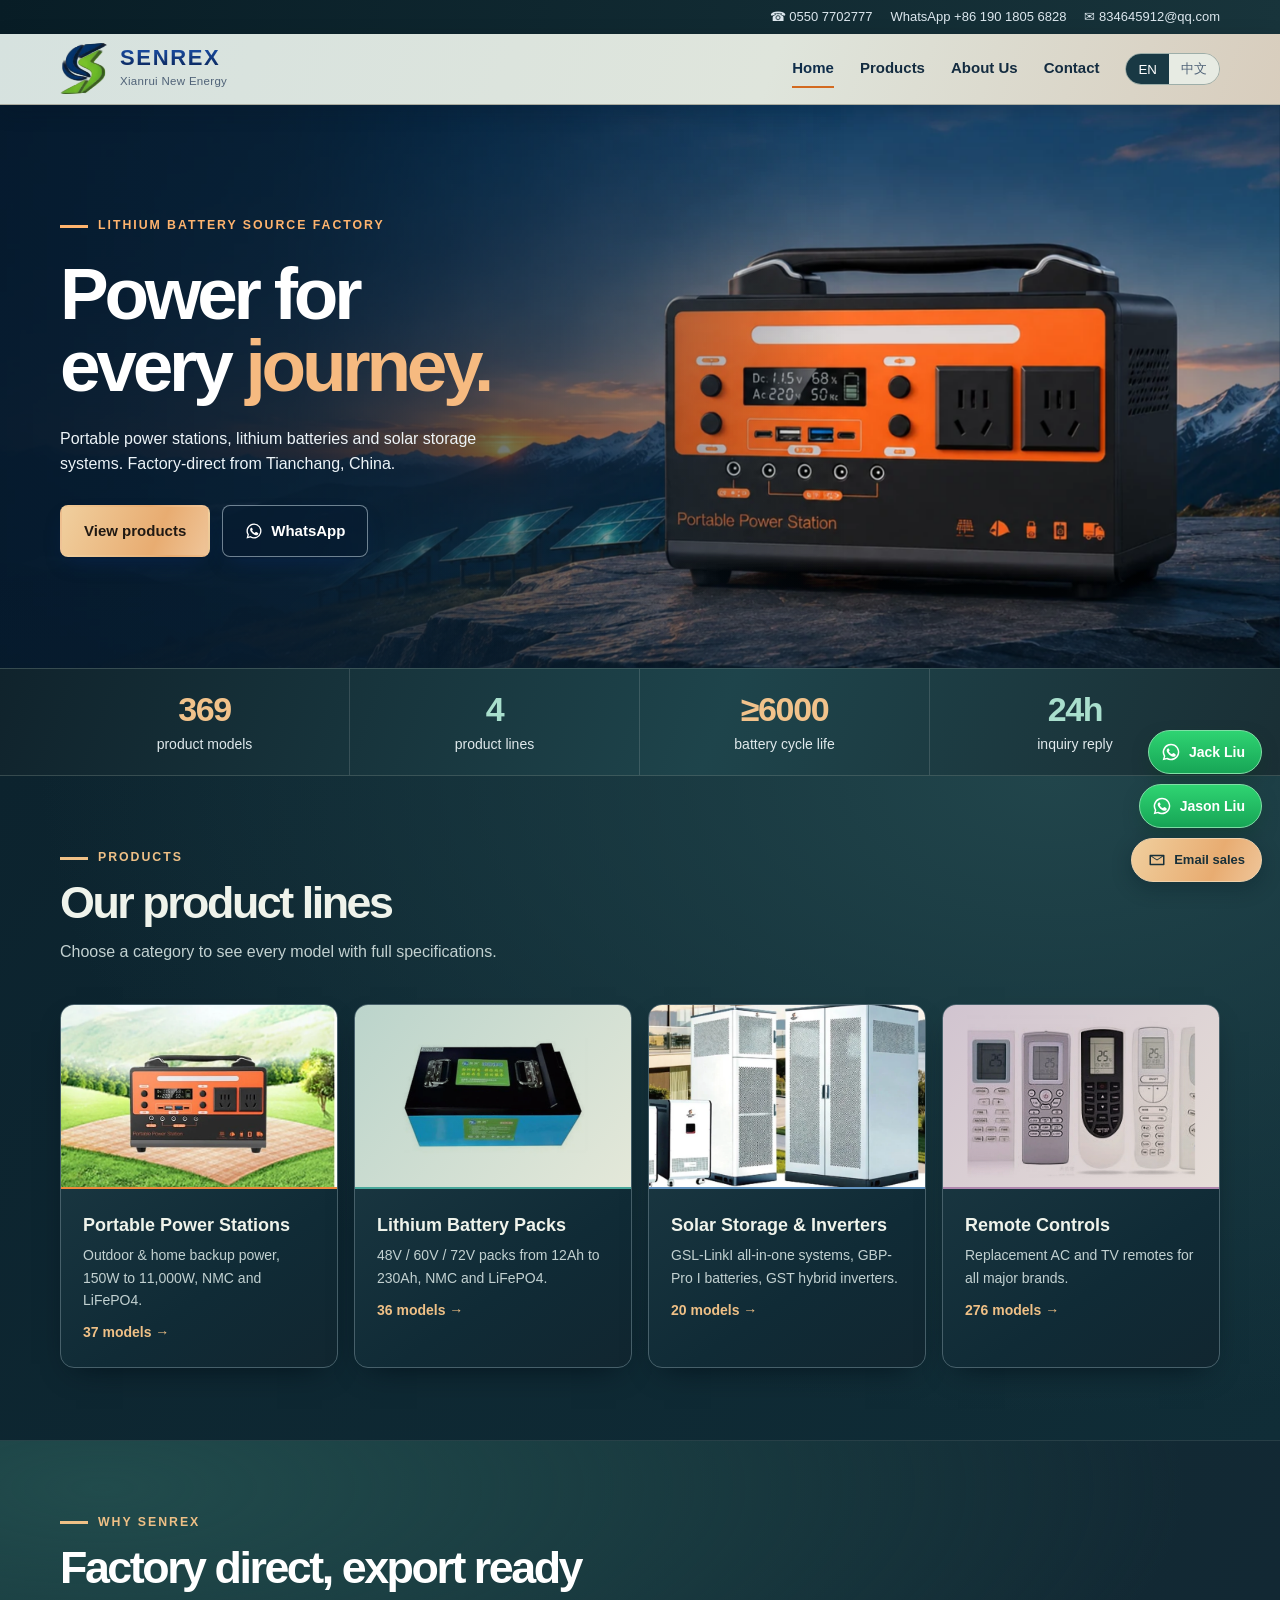
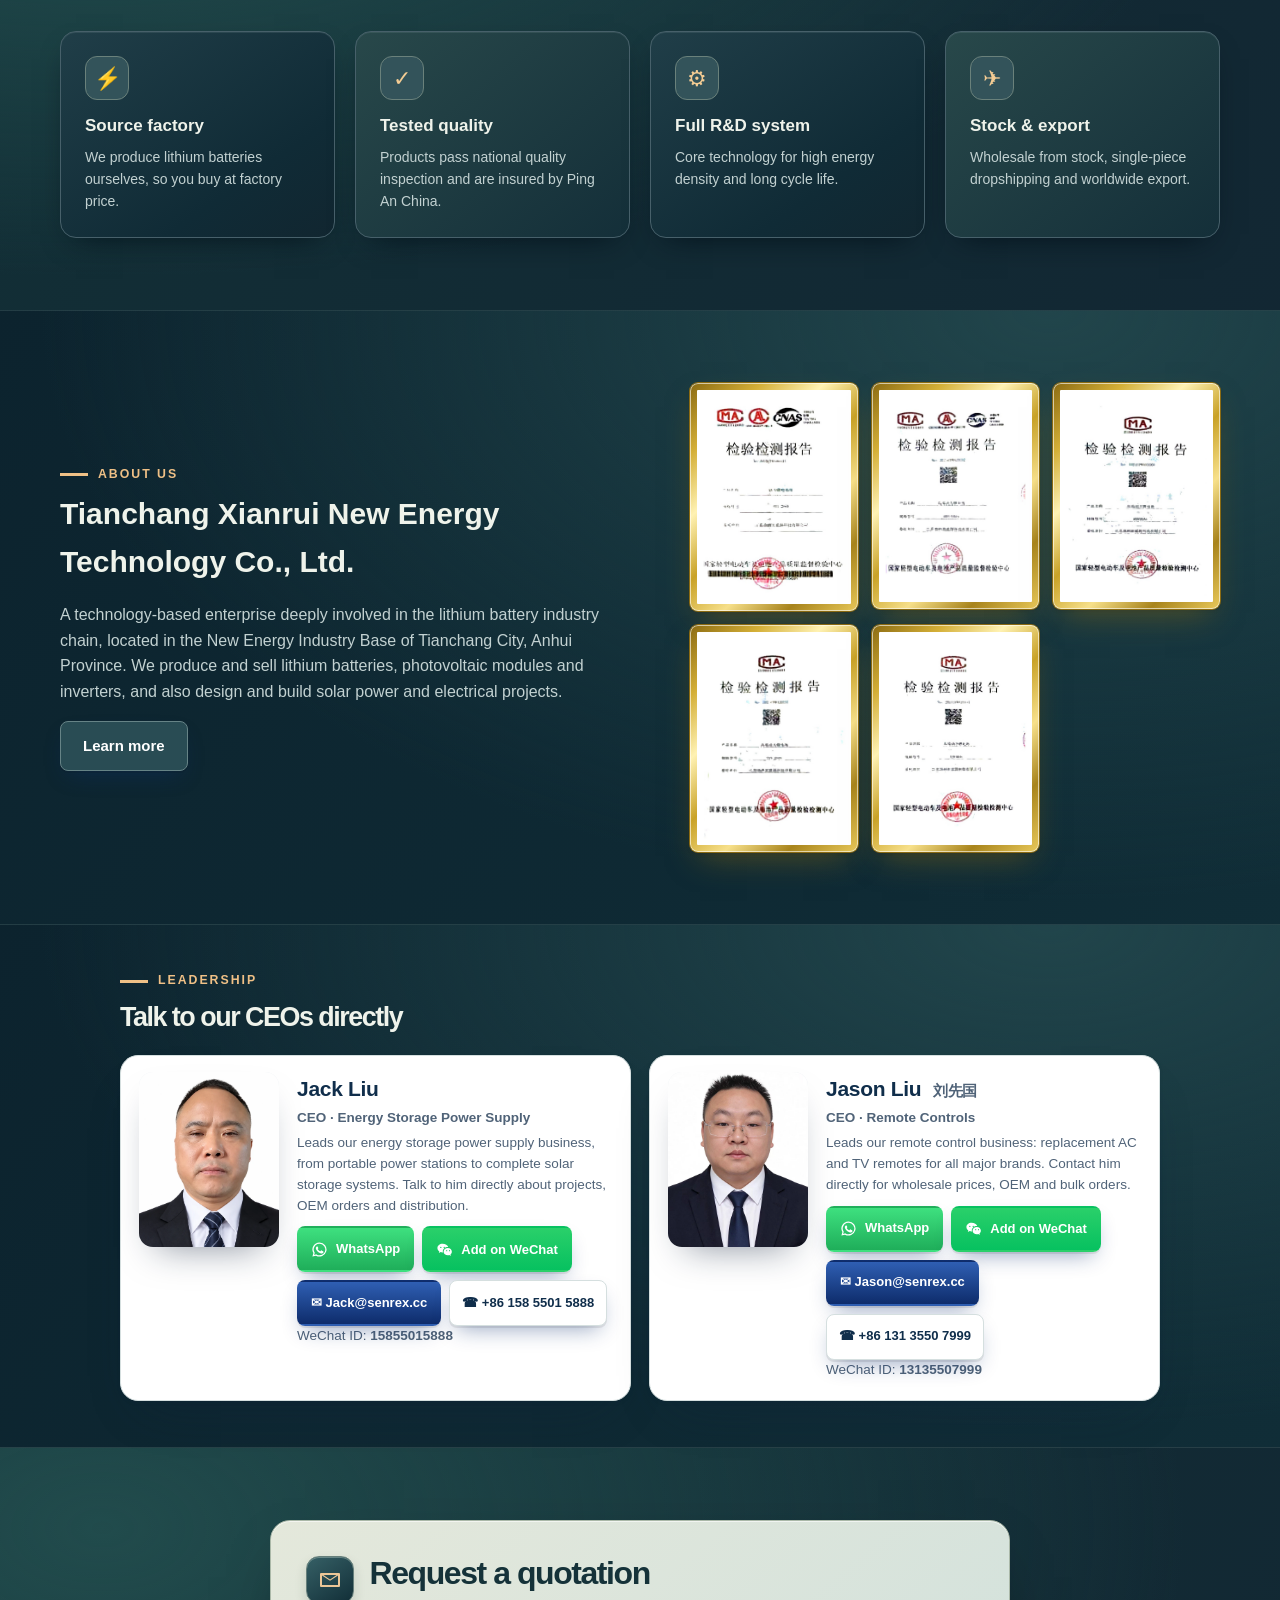
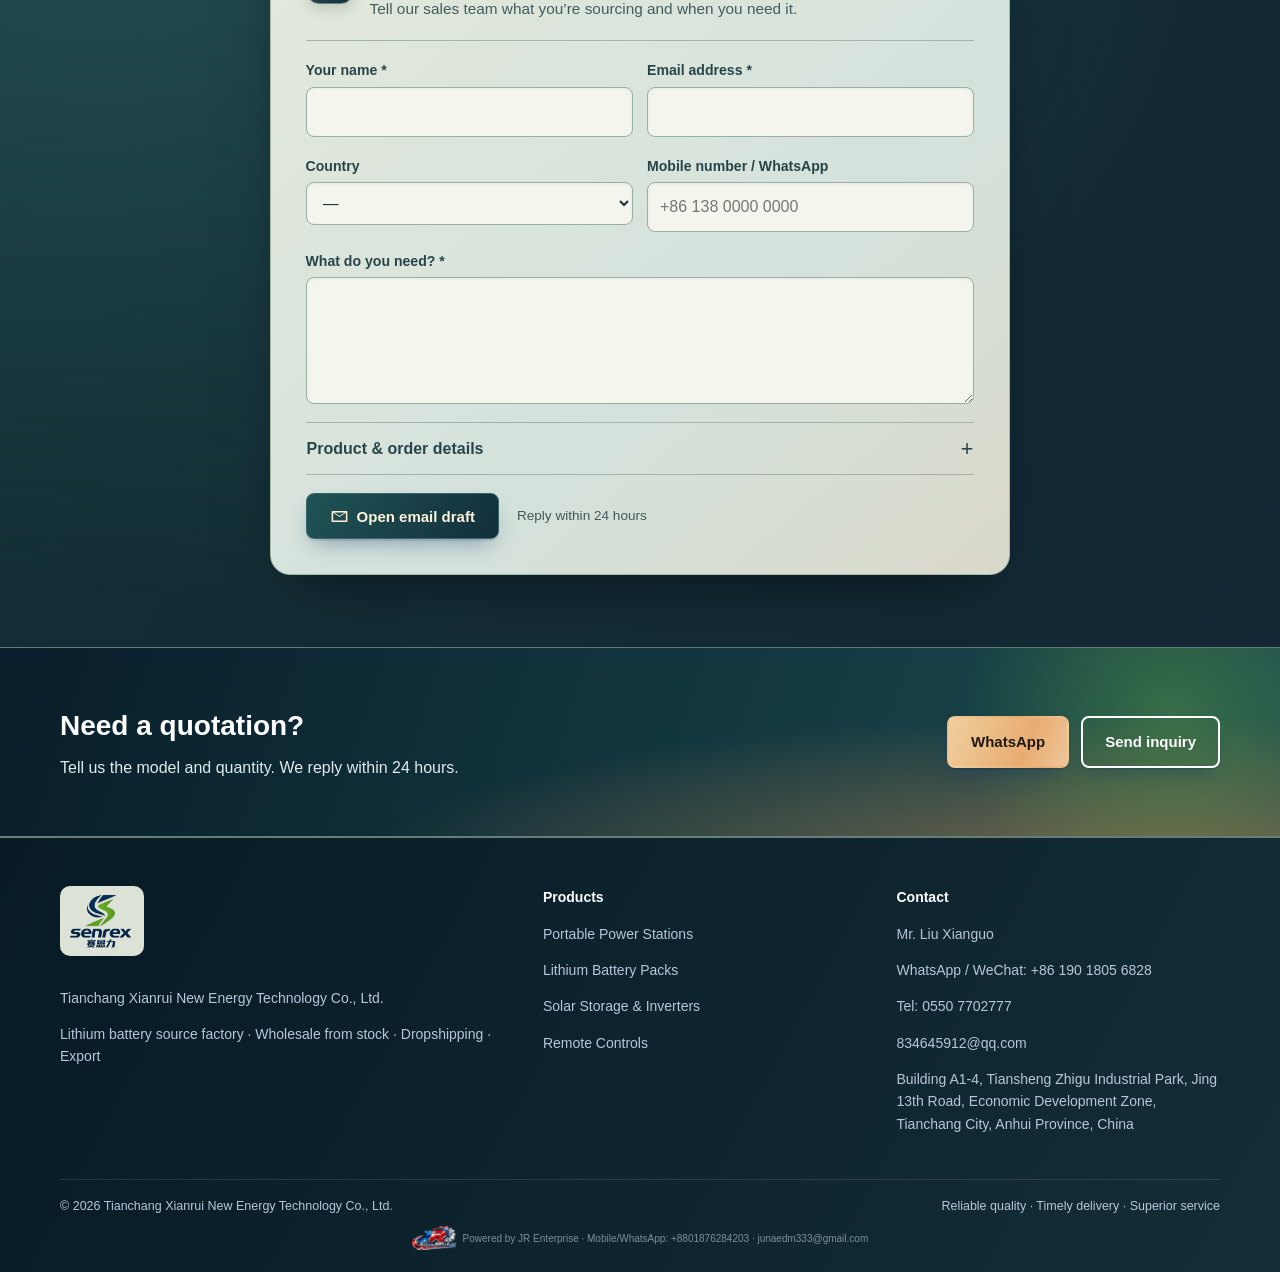
==== index.html @ 0696030a "Add CEO emails (Jack@senrex.cc, Jason@senrex.cc); order WhatsApp, WeChat, Email Co-Authored-By: Clau" ====
<!DOCTYPE html>
<html lang="en">
<head>
<meta charset="utf-8">
<meta name="viewport" content="width=device-width,initial-scale=1">
<title>Lithium Battery Factory | Senrex 赛恩力</title>
<meta name="description" content="Senrex lithium battery factory: portable power stations, 48V/60V/72V lithium battery packs, solar storage systems, inverters and remote controls. Wholesale and export.">
<link rel="icon" href="assets/img/logo_mark.png">
<link rel="stylesheet" href="assets/css/style.css?v=fdbe3cc8">
<link rel="stylesheet" href="assets/css/alpine.css?v=fdbe3cc8">
<script>try{var l=localStorage.getItem('senrex-lang');if(!l){l=(navigator.language||'').toLowerCase().indexOf('zh')===0?'zh-CN':'en'}document.documentElement.lang=l}catch(e){}</script>
</head>
<body data-page="home">
<div class="top"><div class="wrap">
  <a href="tel:+865507702777">☎ 0550 7702777</a>
  <a href="https://wa.me/8619018056828" target="_blank" rel="noopener">WhatsApp +86 190 1805 6828</a>
  <a href="mailto:834645912@qq.com">✉ 834645912@qq.com</a>
</div></div>
<header class="nav"><div class="wrap">
  <a class="brand" href="index.html"><span class="brand-depth" aria-hidden="true"><img src="assets/img/logo_mark.png" width="158" height="160" alt=""><i style="--depth:-3px"></i><i style="--depth:-2px"></i><i style="--depth:-1px"></i><i style="--depth:0px"></i><i style="--depth:1px"></i><i style="--depth:2px"></i><i style="--depth:3px"></i></span><span><b>SENREX</b><small><span class="en">Xianrui New Energy</span><span class="zh">先锐新能源</span></small></span></a>
  <nav class="menu" id="menu">
    <a href="index.html" data-p="home"><span class="en">Home</span><span class="zh">首页</span></a>
    <a href="products.html" data-p="products"><span class="en">Products</span><span class="zh">产品中心</span></a>
    <a href="about.html" data-p="about"><span class="en">About Us</span><span class="zh">关于我们</span></a>
    <a href="contact.html" data-p="contact"><span class="en">Contact</span><span class="zh">联系我们</span></a>
    <div class="lang"><button data-l="en">EN</button><button data-l="zh-CN">中文</button></div>
  </nav>
  <button class="burger" id="burger" aria-label="Menu">☰</button>
</div></header>

<section class="hero alpine">
  <picture class="alpine-scene">
    <img src="assets/img/showcase/alpine-1536.webp" srcset="assets/img/showcase/alpine-900.webp 900w, assets/img/showcase/alpine-1536.webp 1536w" sizes="100vw" width="1536" height="1024" fetchpriority="high" alt="">
  </picture>
  <div class="wrap"><div class="hero-copy">
  <span class="tag"><span class="en">Lithium battery source factory</span><span class="zh">锂电池源头工厂</span></span>
  <h1><span class="en">Power for<br>every <em>journey.</em></span><span class="zh">澎湃动力<br><em>随行致远。</em></span></h1>
  <p><span class="en">Portable power stations, lithium batteries and solar storage systems. Factory-direct from Tianchang, China.</span><span class="zh">便携式储能电源、动力锂电池与光储系统。安徽天长，厂家直供。</span></p>
  <div class="cta">
    <a class="btn btn-green" href="products.html"><span class="en">View products</span><span class="zh">浏览产品</span></a>
    <a class="btn btn-line" href="https://wa.me/8619018056828?text=Hello%20Senrex%2C%20I%20would%20like%20a%20quotation." target="_blank" rel="noopener"><svg width="18" height="18" fill="currentColor" viewBox="0 0 24 24" aria-hidden="true"><path d="M12 2a10 10 0 0 0-8.6 15.1L2 22l5-1.3A10 10 0 1 0 12 2zm0 18.2a8.2 8.2 0 0 1-4.2-1.2l-.3-.2-3 .8.8-2.9-.2-.3A8.2 8.2 0 1 1 12 20.2zm4.5-6.1c-.2-.1-1.5-.7-1.7-.8s-.4-.1-.6.1-.7.8-.8 1-.3.2-.5.1a6.7 6.7 0 0 1-3.3-2.9c-.3-.4.2-.4.7-1.3.1-.2 0-.3 0-.4l-.8-1.8c-.2-.5-.4-.4-.6-.4h-.5a1 1 0 0 0-.7.3 3 3 0 0 0-.9 2.2 5.2 5.2 0 0 0 1.1 2.8 11.9 11.9 0 0 0 4.6 4c1.7.7 2.4.8 3.2.7a2.8 2.8 0 0 0 1.8-1.3 2.3 2.3 0 0 0 .2-1.3c-.1-.1-.3-.2-.5-.3z"/></svg> WhatsApp</a>
  </div>
</div></div></section>
<div class="stats"><div class="wrap">
  <div class="stat"><b>369</b><span><span class="en">product models</span><span class="zh">个产品型号</span></span></div>
  <div class="stat"><b>4</b><span><span class="en">product lines</span><span class="zh">大产品线</span></span></div>
  <div class="stat"><b>≥6000</b><span><span class="en">battery cycle life</span><span class="zh">次电池循环寿命</span></span></div>
  <div class="stat"><b>24h</b><span><span class="en">inquiry reply</span><span class="zh">询盘回复</span></span></div>
</div></div>
<section class="s"><div class="wrap">
  <div class="head"><div class="kicker"><span class="en">Products</span><span class="zh">产品中心</span></div><h2><span class="en">Our product lines</span><span class="zh">我们的产品线</span></h2><p><span class="en">Choose a category to see every model with full specifications.</span><span class="zh">选择类别，查看所有型号及完整参数。</span></p></div>
  <div class="cats"><a class="cat cat-power" href="products.html#power"><div class="pic"><img src="assets/img/showcase/power.webp" alt="Portable Power Stations" loading="lazy"></div>
<div class="txt"><h3><span class="en">Portable Power Stations</span><span class="zh">便携式储能电源</span></h3><p><span class="en">Outdoor & home backup power, 150W to 11,000W, NMC and LiFePO4.</span><span class="zh">户外及家庭备用电源，150W–11000W，三元锂 / 磷酸铁锂。</span></p><span class="n">37 <span class="en">models</span><span class="zh">个型号</span> →</span></div></a><a class="cat cat-battery" href="products.html#battery"><div class="pic"><img src="assets/img/showcase/battery.webp" alt="Lithium Battery Packs" loading="lazy"></div>
<div class="txt"><h3><span class="en">Lithium Battery Packs</span><span class="zh">动力锂电池组</span></h3><p><span class="en">48V / 60V / 72V packs from 12Ah to 230Ah, NMC and LiFePO4.</span><span class="zh">48V / 60V / 72V，12Ah–230Ah，三元锂 / 磷酸铁锂。</span></p><span class="n">36 <span class="en">models</span><span class="zh">个型号</span> →</span></div></a><a class="cat cat-solar" href="products.html#solar"><div class="pic"><img src="assets/img/showcase/solar.webp" alt="Solar Storage &amp; Inverters" loading="lazy"></div>
<div class="txt"><h3><span class="en">Solar Storage & Inverters</span><span class="zh">光储一体机与逆变器</span></h3><p><span class="en">GSL-LinkI all-in-one systems, GBP-Pro I batteries, GST hybrid inverters.</span><span class="zh">GSL-LinkI 光储一体机、GBP-Pro I 低压电池、GST 逆变器。</span></p><span class="n">20 <span class="en">models</span><span class="zh">个型号</span> →</span></div></a><a class="cat cat-remote" href="products.html#remote"><div class="pic"><img src="assets/img/showcase/remote.webp" alt="Remote Controls" loading="lazy"></div>
<div class="txt"><h3><span class="en">Remote Controls</span><span class="zh">遥控器</span></h3><p><span class="en">Replacement AC and TV remotes for all major brands.</span><span class="zh">各大品牌空调与电视替换遥控器。</span></p><span class="n">276 <span class="en">models</span><span class="zh">个型号</span> →</span></div></a></div>
</div></section>
<section class="s alt"><div class="wrap">
  <div class="head"><div class="kicker"><span class="en">Why Senrex</span><span class="zh">为什么选择赛恩力</span></div><h2><span class="en">Factory direct, export ready</span><span class="zh">工厂直供，外贸无忧</span></h2></div>
  <div class="why">
    <div><i>⚡</i><h3><span class="en">Source factory</span><span class="zh">源头工厂</span></h3><p><span class="en">We produce lithium batteries ourselves, so you buy at factory price.</span><span class="zh">自主生产锂电池，工厂直供价格。</span></p></div>
    <div><i>✓</i><h3><span class="en">Tested quality</span><span class="zh">品质检测</span></h3><p><span class="en">Products pass national quality inspection and are insured by Ping An China.</span><span class="zh">产品通过国家质量检测认证，由中国平安承保。</span></p></div>
    <div><i>⚙</i><h3><span class="en">Full R&D system</span><span class="zh">完善研发体系</span></h3><p><span class="en">Core technology for high energy density and long cycle life.</span><span class="zh">掌握高能量密度、长循环寿命核心技术。</span></p></div>
    <div><i>✈</i><h3><span class="en">Stock & export</span><span class="zh">现货与出口</span></h3><p><span class="en">Wholesale from stock, single-piece dropshipping and worldwide export.</span><span class="zh">现货批发，一件代发，全球出口。</span></p></div>
  </div>
</div></section>
<section class="s"><div class="wrap split">
  <div>
    <div class="kicker"><span class="en">About us</span><span class="zh">关于我们</span></div>
    <h2 style="color:var(--navy);font-size:30px;margin:6px 0 12px"><span class="en">Tianchang Xianrui New Energy Technology Co., Ltd.</span><span class="zh">天长市先锐新能源科技有限公司</span></h2>
    <p><span class="en">A technology-based enterprise deeply involved in the lithium battery industry chain, located in the New Energy Industry Base of Tianchang City, Anhui Province. We produce and sell lithium batteries, photovoltaic modules and inverters, and also design and build solar power and electrical projects.</span><span class="zh">一家深耕锂电池产业链的科技型企业，坐落于安徽省天长市新能源产业基地。主营锂电池、光伏组件、逆变器等产品生产销售，同时承接光伏发电及电力工程设计施工业务。</span></p>
    <a class="btn btn-navy" href="about.html"><span class="en">Learn more</span><span class="zh">了解更多</span></a>
  </div>
  <div class="certgrid"><img src="assets/img/certs/cert1.jpg" alt="Inspection report 1" loading="lazy" data-zoom><img src="assets/img/certs/cert2.jpg" alt="Inspection report 2" loading="lazy" data-zoom><img src="assets/img/certs/cert3.jpg" alt="Inspection report 3" loading="lazy" data-zoom><img src="assets/img/certs/cert4.jpg" alt="Inspection report 4" loading="lazy" data-zoom><img src="assets/img/certs/cert5.jpg" alt="Inspection report 5" loading="lazy" data-zoom></div>
</div></section>
<section class="s ceo-s"><div class="wrap">
  <div class="head"><div class="kicker"><span class="en">Leadership</span><span class="zh">公司领导</span></div><h2><span class="en">Talk to our CEOs directly</span><span class="zh">直接联系我们的负责人</span></h2></div>
  <div class="leaders"><div class="ceo">
    <div class="ceo-photo"><img src="assets/img/team/jack-liu.webp" alt="Jack Liu, CEO" loading="lazy"></div>
    <div class="ceo-info">
      <h2>Jack Liu</h2>
      <p class="ceo-role"><span class="en">CEO · Energy Storage Power Supply</span><span class="zh">首席执行官 · 储能电源</span></p>
      <p><span class="en">Leads our energy storage power supply business, from portable power stations to complete solar storage systems. Talk to him directly about projects, OEM orders and distribution.</span><span class="zh">负责储能电源业务，涵盖便携式储能电源到完整光储系统。项目合作、OEM定制与代理经销，欢迎直接联系。</span></p>
      <div class="ceo-btns">
        <a class="btn btn-wa" href="https://wa.me/8615855015888?text=Hello%20Jack%2C%20I%20am%20interested%20in%20Senrex%20products." target="_blank" rel="noopener"><svg width="20" height="20" fill="currentColor" viewBox="0 0 24 24" aria-hidden="true"><path d="M12 2a10 10 0 0 0-8.6 15.1L2 22l5-1.3A10 10 0 1 0 12 2zm0 18.2a8.2 8.2 0 0 1-4.2-1.2l-.3-.2-3 .8.8-2.9-.2-.3A8.2 8.2 0 1 1 12 20.2zm4.5-6.1c-.2-.1-1.5-.7-1.7-.8s-.4-.1-.6.1-.7.8-.8 1-.3.2-.5.1a6.7 6.7 0 0 1-3.3-2.9c-.3-.4.2-.4.7-1.3.1-.2 0-.3 0-.4l-.8-1.8c-.2-.5-.4-.4-.6-.4h-.5a1 1 0 0 0-.7.3 3 3 0 0 0-.9 2.2 5.2 5.2 0 0 0 1.1 2.8 11.9 11.9 0 0 0 4.6 4c1.7.7 2.4.8 3.2.7a2.8 2.8 0 0 0 1.8-1.3 2.3 2.3 0 0 0 .2-1.3c-.1-.1-.3-.2-.5-.3z"/></svg> WhatsApp</a><button class="btn btn-wechat" type="button" data-wechat="15855015888"><svg viewBox="0 0 24 24" width="20" height="20" fill="currentColor" aria-hidden="true"><path d="M9.2 4C5.2 4 2 6.7 2 10c0 1.9 1 3.6 2.7 4.7L4 17l2.6-1.3c.8.2 1.7.4 2.6.4h.6a5.6 5.6 0 0 1-.2-1.5c0-3.4 3.2-6.1 7.2-6.1h.5C16.6 5.9 13.2 4 9.2 4zM6.8 8.2a.9.9 0 1 1 0 1.8.9.9 0 0 1 0-1.8zm4.8 0a.9.9 0 1 1 0 1.8.9.9 0 0 1 0-1.8zM16.8 10c-3.4 0-6.1 2.2-6.1 5s2.7 5 6.1 5c.7 0 1.4-.1 2-.3L21 21l-.6-2c1.2-.9 2-2.3 2-3.9 0-2.9-2.6-5.1-5.6-5.1zm-2 2.9a.8.8 0 1 1 0 1.5.8.8 0 0 1 0-1.5zm4 0a.8.8 0 1 1 0 1.5.8.8 0 0 1 0-1.5z"/></svg><span class="en">Add on WeChat</span><span class="zh">添加微信</span></button><a class="btn btn-mail" href="mailto:Jack@senrex.cc?subject=Senrex%20inquiry">✉ Jack@senrex.cc</a>
        <a class="btn btn-call" href="tel:+8615855015888">☎ +86 158 5501 5888</a>
      </div><p class="ceo-note"><span class="en">WeChat ID</span><span class="zh">微信号</span>: <b>15855015888</b></p>
    </div>
  </div><div class="ceo">
    <div class="ceo-photo"><img src="assets/img/team/jason-liu.webp" alt="Jason Liu, CEO" loading="lazy"></div>
    <div class="ceo-info">
      <h2>Jason Liu <span class="ceo-zh">刘先国</span></h2>
      <p class="ceo-role"><span class="en">CEO · Remote Controls</span><span class="zh">首席执行官 · 遥控器</span></p>
      <p><span class="en">Leads our remote control business: replacement AC and TV remotes for all major brands. Contact him directly for wholesale prices, OEM and bulk orders.</span><span class="zh">负责遥控器业务，提供各大品牌空调与电视替换遥控器。批发价格、OEM定制及大批量订单，欢迎直接联系。</span></p>
      <div class="ceo-btns">
        <a class="btn btn-wa" href="https://wa.me/8613135507999?text=Hello%20Jason%2C%20I%20am%20interested%20in%20Senrex%20products." target="_blank" rel="noopener"><svg width="20" height="20" fill="currentColor" viewBox="0 0 24 24" aria-hidden="true"><path d="M12 2a10 10 0 0 0-8.6 15.1L2 22l5-1.3A10 10 0 1 0 12 2zm0 18.2a8.2 8.2 0 0 1-4.2-1.2l-.3-.2-3 .8.8-2.9-.2-.3A8.2 8.2 0 1 1 12 20.2zm4.5-6.1c-.2-.1-1.5-.7-1.7-.8s-.4-.1-.6.1-.7.8-.8 1-.3.2-.5.1a6.7 6.7 0 0 1-3.3-2.9c-.3-.4.2-.4.7-1.3.1-.2 0-.3 0-.4l-.8-1.8c-.2-.5-.4-.4-.6-.4h-.5a1 1 0 0 0-.7.3 3 3 0 0 0-.9 2.2 5.2 5.2 0 0 0 1.1 2.8 11.9 11.9 0 0 0 4.6 4c1.7.7 2.4.8 3.2.7a2.8 2.8 0 0 0 1.8-1.3 2.3 2.3 0 0 0 .2-1.3c-.1-.1-.3-.2-.5-.3z"/></svg> WhatsApp</a><button class="btn btn-wechat" type="button" data-wechat="13135507999"><svg viewBox="0 0 24 24" width="20" height="20" fill="currentColor" aria-hidden="true"><path d="M9.2 4C5.2 4 2 6.7 2 10c0 1.9 1 3.6 2.7 4.7L4 17l2.6-1.3c.8.2 1.7.4 2.6.4h.6a5.6 5.6 0 0 1-.2-1.5c0-3.4 3.2-6.1 7.2-6.1h.5C16.6 5.9 13.2 4 9.2 4zM6.8 8.2a.9.9 0 1 1 0 1.8.9.9 0 0 1 0-1.8zm4.8 0a.9.9 0 1 1 0 1.8.9.9 0 0 1 0-1.8zM16.8 10c-3.4 0-6.1 2.2-6.1 5s2.7 5 6.1 5c.7 0 1.4-.1 2-.3L21 21l-.6-2c1.2-.9 2-2.3 2-3.9 0-2.9-2.6-5.1-5.6-5.1zm-2 2.9a.8.8 0 1 1 0 1.5.8.8 0 0 1 0-1.5zm4 0a.8.8 0 1 1 0 1.5.8.8 0 0 1 0-1.5z"/></svg><span class="en">Add on WeChat</span><span class="zh">添加微信</span></button><a class="btn btn-mail" href="mailto:Jason@senrex.cc?subject=Senrex%20inquiry">✉ Jason@senrex.cc</a>
        <a class="btn btn-call" href="tel:+8613135507999">☎ +86 131 3550 7999</a>
      </div><p class="ceo-note"><span class="en">WeChat ID</span><span class="zh">微信号</span>: <b>13135507999</b></p>
    </div>
  </div></div>
</div></section>
<section class="s alt" id="inquiry"><div class="wrap contact single">
  <div class="cbox">
    <form class="inq" id="inq-home" novalidate>
  <div class="inquiry-intro"><span class="mail-seal" aria-hidden="true"><svg viewBox="0 0 24 24" aria-hidden="true"><path d="M3 5h18a1 1 0 0 1 1 1v12a1 1 0 0 1-1 1H3a1 1 0 0 1-1-1V6a1 1 0 0 1 1-1zm1 2.4V17h16V7.4l-8 5.3-8-5.3zM5.4 7 12 11.4 18.6 7H5.4z"/></svg></span>
    <div><h2 id="inq-home-title"><span class="en">Request a quotation</span><span class="zh">获取报价</span></h2><p><span class="en">Tell our sales team what you’re sourcing and when you need it.</span><span class="zh">告诉销售团队您想采购的产品及交付时间。</span></p></div>
  </div>
  <div class="row"><div class="field"><label for="inq-home-name"><span class="en">Your name *</span><span class="zh">您的姓名 *</span></label><input id="inq-home-name" name="name" autocomplete="name" required></div><div class="field"><label for="inq-home-email"><span class="en">Email address *</span><span class="zh">电子邮箱 *</span></label><input id="inq-home-email" name="email" type="email" autocomplete="email" required></div></div>
  <div class="row"><div class="field"><label for="inq-home-country"><span class="en">Country</span><span class="zh">国家</span></label><select id="inq-home-country" name="country" class="country-select"><option value="">—</option></select></div><div class="field"><label for="inq-home-phone"><span class="en">Mobile number / WhatsApp</span><span class="zh">手机号码 / WhatsApp</span></label><input id="inq-home-phone" name="phone" type="tel" autocomplete="tel" placeholder="+86 138 0000 0000"></div></div>
  <div class="field"><label for="inq-home-message"><span class="en">What do you need? *</span><span class="zh">您的需求 *</span></label><textarea id="inq-home-message" name="message" rows="4" required></textarea></div>
  <details class="order-details"><summary><span class="en">Product & order details</span><span class="zh">产品与订单信息</span></summary>
    <div class="order-fields"><div class="row"><div class="field"><label for="inq-home-product_line"><span class="en">Product line</span><span class="zh">产品线</span></label><select id="inq-home-product_line" name="product_line" ><option value="">—</option><option value="Portable Power Stations">Portable Power Stations / 便携式储能电源</option><option value="Lithium Battery Packs">Lithium Battery Packs / 动力锂电池组</option><option value="Solar Storage & Inverters">Solar Storage & Inverters / 光储一体机与逆变器</option><option value="Remote Controls">Remote Controls / 遥控器</option></select></div><div class="field"><label for="inq-home-product"><span class="en">Model</span><span class="zh">型号</span></label><input id="inq-home-product" name="product" placeholder="48V100Ah"></div></div><div class="row"><div class="field"><label for="inq-home-quantity"><span class="en">Order quantity</span><span class="zh">采购数量</span></label><input id="inq-home-quantity" name="quantity" ></div><div class="field"><label for="inq-home-company"><span class="en">Company</span><span class="zh">公司名称</span></label><input id="inq-home-company" name="company" autocomplete="organization"></div></div></div>
  </details>
  <input type="text" name="_honey" style="display:none" tabindex="-1" autocomplete="off">
  <div class="inquiry-send"><button class="btn btn-green" type="submit"><svg viewBox="0 0 24 24" aria-hidden="true"><path d="M3 5h18a1 1 0 0 1 1 1v12a1 1 0 0 1-1 1H3a1 1 0 0 1-1-1V6a1 1 0 0 1 1-1zm1 2.4V17h16V7.4l-8 5.3-8-5.3zM5.4 7 12 11.4 18.6 7H5.4z"/></svg><span class="en">Open email draft</span><span class="zh">打开邮件草稿</span></button>
    <span><span class="en">Reply within 24 hours</span><span class="zh">24 小时内回复</span></span></div>
  <p class="note msg" role="status" aria-live="polite"></p>
</form>
  </div>
</div></section>
<section class="ctaband"><div class="wrap">
  <div><h2><span class="en">Need a quotation?</span><span class="zh">需要报价？</span></h2><p><span class="en">Tell us the model and quantity. We reply within 24 hours.</span><span class="zh">告诉我们型号和数量，24小时内回复。</span></p></div>
  <div style="display:flex;gap:12px;flex-wrap:wrap"><a class="btn btn-green" href="https://wa.me/8619018056828?text=Hello%20Senrex%2C%20I%20would%20like%20a%20quotation." target="_blank" rel="noopener">WhatsApp</a><a class="btn btn-line" href="#inquiry"><span class="en">Send inquiry</span><span class="zh">发送询盘</span></a></div>
</div></section>

<footer><div class="wrap">
  <div class="cols">
    <div>
      <div class="logo"><img src="assets/img/logo.png" alt="Senrex 赛恩力"></div>
      <p><span class="en">Tianchang Xianrui New Energy Technology Co., Ltd.</span><span class="zh">天长市先锐新能源科技有限公司</span></p>
      <p><span class="en">Lithium battery source factory · Wholesale from stock · Dropshipping · Export</span><span class="zh">锂电池源头工厂 · 现货批发 · 一件代发 · 外贸出口</span></p>
    </div>
    <div>
      <h4><span class="en">Products</span><span class="zh">产品中心</span></h4>
      <p><a href="products.html#power"><span class="en">Portable Power Stations</span><span class="zh">便携式储能电源</span></a></p><p><a href="products.html#battery"><span class="en">Lithium Battery Packs</span><span class="zh">动力锂电池组</span></a></p><p><a href="products.html#solar"><span class="en">Solar Storage & Inverters</span><span class="zh">光储一体机与逆变器</span></a></p><p><a href="products.html#remote"><span class="en">Remote Controls</span><span class="zh">遥控器</span></a></p>
    </div>
    <div>
      <h4><span class="en">Contact</span><span class="zh">联系我们</span></h4>
      <p><span class="en">Mr. Liu Xianguo</span><span class="zh">刘先国</span></p>
      <p><a href="https://wa.me/8619018056828" target="_blank" rel="noopener">WhatsApp / WeChat: +86 190 1805 6828</a></p>
      <p><a href="tel:+865507702777">Tel: 0550 7702777</a></p>
      <p><a href="mailto:834645912@qq.com">834645912@qq.com</a></p>
      <p><span class="en">Building A1-4, Tiansheng Zhigu Industrial Park, Jing 13th Road, Economic Development Zone, Tianchang City, Anhui Province, China</span><span class="zh">安徽省天长市经济开发区经十三路天盛智谷产业园A1-4栋</span></p>
    </div>
  </div>
  <div class="copy"><span>© 2026 <span class="en">Tianchang Xianrui New Energy Technology Co., Ltd.</span><span class="zh">天长市先锐新能源科技有限公司</span></span><span><span class="en">Reliable quality · Timely delivery · Superior service</span><span class="zh">可靠的质量 · 及时的供货 · 最佳的服务</span></span></div>
  <div class="jr-credit" style="text-align:center;font-size:10px;line-height:1.5;margin-top:10px;display:flex;align-items:center;justify-content:center;gap:6px;flex-wrap:wrap"><img src="assets/img/jr-enterprise-logo.webp" width="45" height="24" alt="JR Enterprise" loading="lazy" style="height:24px;width:auto;display:block"><span style="opacity:.65">Powered by JR Enterprise · Mobile/WhatsApp: <a href="https://wa.me/8801876284203" target="_blank" rel="noopener" style="color:inherit;text-decoration:none">+8801876284203</a> · <a href="mailto:junaedm333@gmail.com" style="color:inherit;text-decoration:none">junaedm333@gmail.com</a></span></div>
</div></footer>
<div class="float">
  <a class="wa wa-name" href="https://wa.me/8615855015888?text=Hello%20Jack%2C%20I%20am%20interested%20in%20Senrex%20energy%20storage%20products." target="_blank" rel="noopener" aria-label="WhatsApp Jack Liu"><svg viewBox="0 0 24 24" aria-hidden="true"><path d="M12 2a10 10 0 0 0-8.6 15.1L2 22l5-1.3A10 10 0 1 0 12 2zm0 18.2a8.2 8.2 0 0 1-4.2-1.2l-.3-.2-3 .8.8-2.9-.2-.3A8.2 8.2 0 1 1 12 20.2zm4.5-6.1c-.2-.1-1.5-.7-1.7-.8s-.4-.1-.6.1-.7.8-.8 1-.3.2-.5.1a6.7 6.7 0 0 1-3.3-2.9c-.3-.4.2-.4.7-1.3.1-.2 0-.3 0-.4l-.8-1.8c-.2-.5-.4-.4-.6-.4h-.5a1 1 0 0 0-.7.3 3 3 0 0 0-.9 2.2 5.2 5.2 0 0 0 1.1 2.8 11.9 11.9 0 0 0 4.6 4c1.7.7 2.4.8 3.2.7a2.8 2.8 0 0 0 1.8-1.3 2.3 2.3 0 0 0 .2-1.3c-.1-.1-.3-.2-.5-.3z"/></svg><span>Jack Liu</span></a>
  <a class="wa wa-name" href="https://wa.me/8613135507999?text=Hello%20Jason%2C%20I%20am%20interested%20in%20Senrex%20remote%20controls." target="_blank" rel="noopener" aria-label="WhatsApp Jason Liu"><svg viewBox="0 0 24 24" aria-hidden="true"><path d="M12 2a10 10 0 0 0-8.6 15.1L2 22l5-1.3A10 10 0 1 0 12 2zm0 18.2a8.2 8.2 0 0 1-4.2-1.2l-.3-.2-3 .8.8-2.9-.2-.3A8.2 8.2 0 1 1 12 20.2zm4.5-6.1c-.2-.1-1.5-.7-1.7-.8s-.4-.1-.6.1-.7.8-.8 1-.3.2-.5.1a6.7 6.7 0 0 1-3.3-2.9c-.3-.4.2-.4.7-1.3.1-.2 0-.3 0-.4l-.8-1.8c-.2-.5-.4-.4-.6-.4h-.5a1 1 0 0 0-.7.3 3 3 0 0 0-.9 2.2 5.2 5.2 0 0 0 1.1 2.8 11.9 11.9 0 0 0 4.6 4c1.7.7 2.4.8 3.2.7a2.8 2.8 0 0 0 1.8-1.3 2.3 2.3 0 0 0 .2-1.3c-.1-.1-.3-.2-.5-.3z"/></svg><span>Jason Liu</span></a>
  <a class="em" href="contact.html#form"><svg viewBox="0 0 24 24" aria-hidden="true"><path d="M3 5h18a1 1 0 0 1 1 1v12a1 1 0 0 1-1 1H3a1 1 0 0 1-1-1V6a1 1 0 0 1 1-1zm1 2.4V17h16V7.4l-8 5.3-8-5.3zM5.4 7 12 11.4 18.6 7H5.4z"/></svg><span class="en">Email sales</span><span class="zh">邮件询价</span></a>
</div>
<div class="modal" id="pmodal"><div class="box"><button class="x" data-close aria-label="Close">×</button><div class="gal"></div><div class="info"></div></div></div>
<div class="modal zoom" id="zmodal"><div class="box"><button class="x" data-close aria-label="Close">×</button><img alt=""></div></div>
<div class="modal" id="imodal" role="dialog" aria-modal="true" aria-labelledby="inq-modal-title"><div class="box" style="display:block;max-width:640px"><button class="x" data-close aria-label="Close">×</button><div class="info"><form class="inq" id="inq-modal" novalidate>
  <div class="inquiry-intro"><span class="mail-seal" aria-hidden="true"><svg viewBox="0 0 24 24" aria-hidden="true"><path d="M3 5h18a1 1 0 0 1 1 1v12a1 1 0 0 1-1 1H3a1 1 0 0 1-1-1V6a1 1 0 0 1 1-1zm1 2.4V17h16V7.4l-8 5.3-8-5.3zM5.4 7 12 11.4 18.6 7H5.4z"/></svg></span>
    <div><h2 id="inq-modal-title"><span class="en">Request a quotation</span><span class="zh">获取报价</span></h2><p><span class="en">Tell our sales team what you’re sourcing and when you need it.</span><span class="zh">告诉销售团队您想采购的产品及交付时间。</span></p></div>
  </div>
  <div class="row"><div class="field"><label for="inq-modal-name"><span class="en">Your name *</span><span class="zh">您的姓名 *</span></label><input id="inq-modal-name" name="name" autocomplete="name" required></div><div class="field"><label for="inq-modal-email"><span class="en">Email address *</span><span class="zh">电子邮箱 *</span></label><input id="inq-modal-email" name="email" type="email" autocomplete="email" required></div></div>
  <div class="row"><div class="field"><label for="inq-modal-country"><span class="en">Country</span><span class="zh">国家</span></label><select id="inq-modal-country" name="country" class="country-select"><option value="">—</option></select></div><div class="field"><label for="inq-modal-phone"><span class="en">Mobile number / WhatsApp</span><span class="zh">手机号码 / WhatsApp</span></label><input id="inq-modal-phone" name="phone" type="tel" autocomplete="tel" placeholder="+86 138 0000 0000"></div></div>
  <div class="field"><label for="inq-modal-message"><span class="en">What do you need? *</span><span class="zh">您的需求 *</span></label><textarea id="inq-modal-message" name="message" rows="4" required></textarea></div>
  <details class="order-details"><summary><span class="en">Product & order details</span><span class="zh">产品与订单信息</span></summary>
    <div class="order-fields"><div class="row"><div class="field"><label for="inq-modal-product_line"><span class="en">Product line</span><span class="zh">产品线</span></label><select id="inq-modal-product_line" name="product_line" ><option value="">—</option><option value="Portable Power Stations">Portable Power Stations / 便携式储能电源</option><option value="Lithium Battery Packs">Lithium Battery Packs / 动力锂电池组</option><option value="Solar Storage & Inverters">Solar Storage & Inverters / 光储一体机与逆变器</option><option value="Remote Controls">Remote Controls / 遥控器</option></select></div><div class="field"><label for="inq-modal-product"><span class="en">Model</span><span class="zh">型号</span></label><input id="inq-modal-product" name="product" placeholder="48V100Ah"></div></div><div class="row"><div class="field"><label for="inq-modal-quantity"><span class="en">Order quantity</span><span class="zh">采购数量</span></label><input id="inq-modal-quantity" name="quantity" ></div><div class="field"><label for="inq-modal-company"><span class="en">Company</span><span class="zh">公司名称</span></label><input id="inq-modal-company" name="company" autocomplete="organization"></div></div></div>
  </details>
  <input type="text" name="_honey" style="display:none" tabindex="-1" autocomplete="off">
  <div class="inquiry-send"><button class="btn btn-green" type="submit"><svg viewBox="0 0 24 24" aria-hidden="true"><path d="M3 5h18a1 1 0 0 1 1 1v12a1 1 0 0 1-1 1H3a1 1 0 0 1-1-1V6a1 1 0 0 1 1-1zm1 2.4V17h16V7.4l-8 5.3-8-5.3zM5.4 7 12 11.4 18.6 7H5.4z"/></svg><span class="en">Open email draft</span><span class="zh">打开邮件草稿</span></button>
    <span><span class="en">Reply within 24 hours</span><span class="zh">24 小时内回复</span></span></div>
  <p class="note msg" role="status" aria-live="polite"></p>
</form></div></div></div>
<script>window.SENREX={email:"834645912@qq.com",wa:"8619018056828"};</script>
<script src="assets/js/data.js?v=fdbe3cc8"></script>
<script src="assets/js/main.js?v=fdbe3cc8"></script>
</body></html>
---- assets/css/style.css ----
:root{
  --navy:#0d2f6e; --navy-2:#0a2456; --green:#6fb83f; --green-2:#5aa22d;
  --ink:#1b2333; --muted:#5b6578; --line:#e3e8f0; --bg:#f5f7fb; --white:#fff;
  --radius:14px; --shadow:0 6px 24px rgba(13,47,110,.08);
}
*{box-sizing:border-box}
html{scroll-behavior:smooth}
body{margin:0;font-family:-apple-system,BlinkMacSystemFont,"Segoe UI",Roboto,"Helvetica Neue",Arial,"PingFang SC","Hiragino Sans GB","Microsoft YaHei","Noto Sans SC",sans-serif;color:var(--ink);background:var(--white);line-height:1.6;-webkit-font-smoothing:antialiased}
img{max-width:100%;display:block}
a{color:inherit;text-decoration:none}
.wrap{max-width:1200px;margin:0 auto;padding:0 20px}

/* language */
html[lang="en"] .zh{display:none!important}
html[lang="zh-CN"] .en{display:none!important}

/* header */
.top{background:var(--navy-2);color:#cfd8ea;font-size:13px}
.top .wrap{display:flex;gap:18px;justify-content:flex-end;align-items:center;min-height:34px;flex-wrap:wrap}
.top a:hover{color:#fff}
header.nav{position:sticky;top:0;z-index:50;background:rgba(255,255,255,.96);backdrop-filter:saturate(1.4) blur(8px);border-bottom:1px solid var(--line)}
header.nav .wrap{display:flex;align-items:center;justify-content:space-between;min-height:70px;gap:16px}
.brand{display:flex;align-items:center;gap:10px}
.brand img{height:44px;width:auto}
.brand b{display:block;font-size:22px;letter-spacing:.5px;color:var(--navy);line-height:1}
.brand small{display:block;font-size:11px;color:var(--muted);letter-spacing:.3px;margin-top:3px}
.menu{display:flex;align-items:center;gap:26px;font-weight:600;font-size:15px}
.menu a{color:var(--ink);padding:6px 0;border-bottom:2px solid transparent}
.menu a:hover,.menu a.on{color:var(--navy);border-color:var(--green)}
.lang{display:flex;border:1px solid var(--line);border-radius:999px;overflow:hidden;font-size:13px;font-weight:700}
.lang button{border:0;background:#fff;padding:6px 12px;cursor:pointer;color:var(--muted)}
.lang button.on{background:var(--navy);color:#fff}
.burger{display:none;border:0;background:none;font-size:26px;cursor:pointer;color:var(--navy)}

/* buttons */
.btn{display:inline-flex;align-items:center;gap:8px;padding:12px 22px;border-radius:999px;font-weight:700;font-size:15px;border:2px solid transparent;cursor:pointer;transition:.15s}
.btn-green{background:var(--green);color:#fff}
.btn-green:hover{background:var(--green-2)}
.btn-line{border-color:#fff;color:#fff}
.btn-line:hover{background:#fff;color:var(--navy)}
.btn-navy{background:var(--navy);color:#fff}
.btn-navy:hover{background:var(--navy-2)}
.btn-sm{padding:8px 14px;font-size:13px}

/* hero */
.hero{position:relative;color:#fff;background:var(--navy) center/cover no-repeat;min-height:560px;display:flex;align-items:center}
.hero::before{content:"";position:absolute;inset:0;background:linear-gradient(90deg,rgba(8,30,72,.92) 0%,rgba(8,30,72,.75) 45%,rgba(8,30,72,.15) 100%)}
.hero .wrap{position:relative;width:100%}
.hero h1{font-size:46px;line-height:1.15;margin:0 0 16px;max-width:640px}
.hero p{font-size:18px;max-width:560px;color:#dbe4f5;margin:0 0 28px}
.tag{display:inline-block;background:rgba(111,184,63,.18);color:#bfe8a3;border:1px solid rgba(111,184,63,.5);padding:5px 14px;border-radius:999px;font-size:13px;font-weight:700;margin-bottom:18px}
.hero .cta{display:flex;gap:12px;flex-wrap:wrap}

.stats{background:#fff;border-bottom:1px solid var(--line)}
.stats .wrap{display:grid;grid-template-columns:repeat(4,1fr);gap:0}
.stat{padding:26px 10px;text-align:center;border-right:1px solid var(--line)}
.stat:last-child{border-right:0}
.stat b{display:block;font-size:30px;color:var(--navy)}
.stat span{color:var(--muted);font-size:14px}

/* sections */
section.s{padding:72px 0}
section.alt{background:var(--bg)}
.head{text-align:center;max-width:720px;margin:0 auto 40px}
.head h2{font-size:32px;margin:0 0 10px;color:var(--navy)}
.head p{color:var(--muted);margin:0}
.kicker{color:var(--green-2);font-weight:800;letter-spacing:1.5px;font-size:13px;text-transform:uppercase}

.cats{display:grid;grid-template-columns:repeat(4,1fr);gap:20px}
.cat{background:#fff;border:1px solid var(--line);border-radius:var(--radius);overflow:hidden;box-shadow:var(--shadow);transition:.2s;display:flex;flex-direction:column}
.cat:hover{transform:translateY(-4px)}
.cat .pic{aspect-ratio:4/3;background:#fff;display:flex;align-items:center;justify-content:center;overflow:hidden}
.cat .pic img{width:100%;height:100%;object-fit:cover}
.cat .txt{padding:18px}
.cat h3{margin:0 0 4px;font-size:18px;color:var(--navy)}
.cat p{margin:0;color:var(--muted);font-size:14px}
.cat .n{display:inline-block;margin-top:10px;font-weight:700;color:var(--green-2);font-size:14px}

.why{display:grid;grid-template-columns:repeat(4,1fr);gap:20px}
.why div{background:#fff;border-radius:var(--radius);padding:24px;border:1px solid var(--line)}
.why i{font-style:normal;display:inline-flex;width:44px;height:44px;border-radius:12px;background:#eaf5e2;color:var(--green-2);align-items:center;justify-content:center;font-size:22px;margin-bottom:12px}
.why h3{margin:0 0 6px;font-size:17px;color:var(--navy)}
.why p{margin:0;color:var(--muted);font-size:14px}

.split{display:grid;grid-template-columns:1.1fr 1fr;gap:48px;align-items:center}
.split p{color:var(--muted)}
.certs{border-radius:var(--radius);border:1px solid var(--line);background:#fff;padding:10px}

.ctaband{background:linear-gradient(110deg,var(--navy) 0%,#163f8c 100%);color:#fff;padding:56px 0}
.ctaband .wrap{display:flex;justify-content:space-between;align-items:center;gap:24px;flex-wrap:wrap}
.ctaband h2{margin:0 0 6px;font-size:28px}
.ctaband p{margin:0;color:#cfd8ea}

/* page title */
.ptitle{background:linear-gradient(110deg,var(--navy) 0%,#163f8c 100%);color:#fff;padding:48px 0 40px}
.ptitle h1{margin:0 0 6px;font-size:34px}
.ptitle p{margin:0;color:#cfd8ea}

/* products */
.tabs{position:sticky;top:70px;z-index:40;background:#fff;border-bottom:1px solid var(--line)}
.tabs .wrap{display:flex;gap:8px;overflow-x:auto;padding-top:12px;padding-bottom:12px;scrollbar-width:none}
.tabs a{white-space:nowrap;padding:9px 16px;border-radius:999px;background:var(--bg);font-weight:700;font-size:14px;color:var(--muted);border:1px solid var(--line)}
.tabs a.on,.tabs a:hover{background:var(--navy);color:#fff;border-color:var(--navy)}
.tabs a em{font-style:normal;opacity:.7;font-weight:600;margin-left:4px}
.group{padding:48px 0 16px;scroll-margin-top:140px}
.group>h2{font-size:26px;color:var(--navy);margin:0 0 4px}
.group>p.sub{color:var(--muted);margin:0 0 24px}
.grid{display:grid;grid-template-columns:repeat(4,1fr);gap:18px}
.card{background:#fff;border:1px solid var(--line);border-radius:var(--radius);overflow:hidden;display:flex;flex-direction:column;transition:.18s;cursor:pointer}
.card:hover{box-shadow:var(--shadow);transform:translateY(-3px);border-color:#cdd7e6}
.card .pic{aspect-ratio:1/1;background:#fff;display:flex;align-items:center;justify-content:center;padding:10px;border-bottom:1px solid var(--line)}
.card .pic img{max-height:100%;object-fit:contain}
.card .body{padding:14px 16px 16px;display:flex;flex-direction:column;gap:6px;flex:1}
.card .code{font-size:12px;font-weight:800;color:var(--green-2);letter-spacing:.5px}
.card h3{margin:0;font-size:16px;line-height:1.35;color:var(--ink)}
.card .meta{font-size:13px;color:var(--muted)}
.card .chips{display:flex;flex-wrap:wrap;gap:6px;margin-top:2px}
.chip{font-size:12px;background:var(--bg);border:1px solid var(--line);border-radius:999px;padding:2px 9px;color:var(--muted);font-weight:600}
.card .go{margin-top:auto;padding-top:8px;font-weight:700;color:var(--navy);font-size:14px}

.series{display:grid;grid-template-columns:1fr 1.4fr;gap:28px;align-items:start;background:#fff;border:1px solid var(--line);border-radius:var(--radius);padding:22px;margin-bottom:22px}
.series img{border-radius:10px}
.series h3{margin:0 0 6px;color:var(--navy);font-size:20px}
.series p{color:var(--muted);margin:0 0 12px;font-size:14px}
table.t{width:100%;border-collapse:collapse;font-size:13.5px}
table.t th,table.t td{border-bottom:1px solid var(--line);padding:8px 10px;text-align:left;vertical-align:top}
table.t th{background:var(--bg);color:var(--navy);font-weight:700;white-space:nowrap}
table.t tr:hover td{background:#fafcff}
.tscroll{overflow-x:auto}

.remotes{display:grid;grid-template-columns:repeat(2,1fr);gap:20px}
.rem{background:#fff;border:1px solid var(--line);border-radius:var(--radius);overflow:hidden}
.rem img{width:100%;max-height:340px;object-fit:contain;background:#fff;border-bottom:1px solid var(--line);cursor:zoom-in}
.rem .body{padding:16px}
.rem h3{margin:0 0 10px;font-size:17px;color:var(--navy)}
.rem h3 span.ty{font-size:12px;background:#eaf5e2;color:var(--green-2);padding:2px 8px;border-radius:999px;margin-left:6px;vertical-align:middle}
.rem .models{display:flex;flex-wrap:wrap;gap:6px}
.rem .models a{font-size:12.5px;border:1px solid var(--line);border-radius:6px;padding:3px 8px;background:var(--bg);font-weight:600;color:var(--ink)}
.rem .models a:hover{border-color:var(--green);color:var(--green-2);background:#fff}

/* modal */
.modal{position:fixed;inset:0;background:rgba(10,20,40,.6);z-index:100;display:none;align-items:center;justify-content:center;padding:20px}
.modal.open{display:flex}
.modal .box{background:#fff;border-radius:16px;max-width:980px;width:100%;max-height:92vh;overflow:auto;position:relative;display:grid;grid-template-columns:1fr 1.15fr}
.modal .x{position:absolute;top:10px;right:12px;border:0;background:#fff;font-size:28px;cursor:pointer;color:var(--muted);z-index:2;line-height:1}
.modal .gal{background:#fff;padding:24px;border-right:1px solid var(--line);display:flex;flex-direction:column;gap:10px}
.modal .gal img{border-radius:10px;max-height:420px;object-fit:contain;margin:0 auto}
.modal .gal .thumbs{display:flex;gap:8px;justify-content:center}
.modal .gal .thumbs img{width:70px;height:70px;object-fit:cover;border:2px solid var(--line);cursor:pointer}
.modal .info{padding:28px 28px 24px}
.modal .info h2{margin:2px 0 6px;color:var(--navy);font-size:22px;padding-right:30px}
.modal .info .actions{display:flex;gap:10px;flex-wrap:wrap;margin-top:18px}
.zoom .box{display:block;max-width:1200px;background:#fff}
.zoom .box img{width:100%}

/* contact */
.contact{display:grid;grid-template-columns:1fr 1fr;gap:28px}
.cbox{background:#fff;border:1px solid var(--line);border-radius:var(--radius);padding:26px}
.cbox h3{margin:0 0 14px;color:var(--navy)}
.cline{display:flex;gap:12px;padding:10px 0;border-bottom:1px solid var(--line)}
.cline:last-child{border-bottom:0}
.cline b{min-width:96px;color:var(--navy)}
.qr{display:flex;gap:20px;margin-top:16px}
.qr figure{margin:0;text-align:center;font-size:13px;color:var(--muted)}
.qr img{width:130px;height:130px;border:1px solid var(--line);border-radius:10px;padding:6px;background:#fff}
form.inq{display:grid;gap:12px}
form.inq label{font-size:13px;font-weight:700;color:var(--navy)}
form.inq input,form.inq textarea,form.inq select{width:100%;padding:11px 12px;border:1px solid #cfd7e4;border-radius:10px;font:inherit;background:#fff}
form.inq textarea{min-height:110px;resize:vertical}
form.inq .row{display:grid;grid-template-columns:1fr 1fr;gap:12px}
.note{font-size:12.5px;color:var(--muted)}

/* footer */
footer{background:var(--navy-2);color:#b9c5dc;padding:48px 0 22px;font-size:14px}
footer .cols{display:grid;grid-template-columns:1.4fr 1fr 1fr;gap:30px}
footer h4{color:#fff;margin:0 0 12px}
footer a:hover{color:#fff}
footer .logo{background:#fff;border-radius:10px;padding:8px;display:inline-block;margin-bottom:10px}
footer .logo img{height:54px}
footer .copy{border-top:1px solid rgba(255,255,255,.12);margin-top:30px;padding-top:16px;font-size:12.5px;display:flex;justify-content:space-between;flex-wrap:wrap;gap:8px}

/* floating contact */
.float{position:fixed;right:18px;bottom:18px;z-index:90;display:flex;flex-direction:column;gap:10px}
.float a{width:52px;height:52px;border-radius:50%;display:flex;align-items:center;justify-content:center;color:#fff;box-shadow:0 6px 18px rgba(0,0,0,.2);font-weight:800;font-size:13px}
.float .wa{background:#25d366}
.float .em{background:var(--navy)}
.float svg{width:26px;height:26px;fill:#fff}

@media (max-width:1024px){
  .cats,.why{grid-template-columns:repeat(2,1fr)}
  .grid{grid-template-columns:repeat(3,1fr)}
  .split,.contact{grid-template-columns:1fr}
  .series{grid-template-columns:1fr}
}
@media (max-width:760px){
  .menu{display:none;position:absolute;top:70px;left:0;right:0;background:#fff;flex-direction:column;align-items:flex-start;padding:14px 20px;border-bottom:1px solid var(--line);gap:12px}
  .menu.open{display:flex}
  .burger{display:block}
  .hero{min-height:480px}
  .hero h1{font-size:32px}
  .hero p{font-size:16px}
  .stats .wrap{grid-template-columns:repeat(2,1fr)}
  .stat:nth-child(2){border-right:0}
  .grid{grid-template-columns:repeat(2,1fr);gap:12px}
  .remotes{grid-template-columns:1fr}
  .modal .box{grid-template-columns:1fr}
  .modal .gal{border-right:0;border-bottom:1px solid var(--line)}
  footer .cols{grid-template-columns:1fr}
  form.inq .row{grid-template-columns:1fr}
  .top .wrap{justify-content:center}
  .brand small{display:none}
  section.s{padding:52px 0}
  .head h2{font-size:26px}
}
@media (max-width:420px){.cats,.why{grid-template-columns:1fr}}

/* ===== Premium 3D layer ===== */
:root{--shadow:0 1px 2px rgba(13,47,110,.06),0 8px 20px rgba(13,47,110,.08),0 24px 48px -12px rgba(13,47,110,.18);--shadow-hi:0 2px 4px rgba(13,47,110,.08),0 18px 36px rgba(13,47,110,.14),0 40px 70px -18px rgba(13,47,110,.32)}
body{background:#fbfcfe}
header.nav{box-shadow:0 6px 24px -10px rgba(13,47,110,.25)}
.brand img{filter:drop-shadow(0 4px 6px rgba(13,47,110,.25))}
.brand b{background:linear-gradient(180deg,#1a4fa8,#0a2456);-webkit-background-clip:text;background-clip:text;color:transparent}
.hero{min-height:620px;overflow:hidden}
.hero::after{content:"";position:absolute;left:0;right:0;bottom:-1px;height:90px;background:linear-gradient(180deg,transparent,rgba(251,252,254,.0) 10%,#fbfcfe);pointer-events:none}
.hero .wrap>*{position:relative;z-index:1}
.hero h1{text-shadow:0 2px 0 rgba(0,0,0,.15),0 10px 30px rgba(0,0,0,.35);letter-spacing:-.5px}
.hero .glass{display:inline-block;background:linear-gradient(135deg,rgba(255,255,255,.14),rgba(255,255,255,.04));border:1px solid rgba(255,255,255,.22);backdrop-filter:blur(10px);-webkit-backdrop-filter:blur(10px);border-radius:22px;padding:34px 36px;box-shadow:0 30px 60px -20px rgba(0,0,0,.45),inset 0 1px 0 rgba(255,255,255,.25);max-width:680px}
.btn{box-shadow:0 2px 0 rgba(0,0,0,.08),0 10px 22px -8px rgba(13,47,110,.45);transform:translateY(0)}
.btn:hover{transform:translateY(-2px);box-shadow:0 4px 0 rgba(0,0,0,.06),0 16px 28px -10px rgba(13,47,110,.55)}
.btn-green{background:linear-gradient(180deg,#83cc52,#5aa22d)}
.btn-navy{background:linear-gradient(180deg,#1b4a9c,#0a2456)}
.stats{position:relative;z-index:2;background:transparent;border:0;margin-top:-56px}
.stats .wrap{background:#fff;border-radius:20px;box-shadow:var(--shadow-hi);overflow:hidden}
.stat b{background:linear-gradient(180deg,#1a4fa8,#0a2456);-webkit-background-clip:text;background-clip:text;color:transparent;font-size:34px}
.head h2,.group>h2,.ptitle h1{letter-spacing:-.3px}
.cat,.card,.series,.rem,.why div,.cbox{box-shadow:var(--shadow);border-color:#e9eef6;transition:transform .35s cubic-bezier(.2,.8,.2,1),box-shadow .35s}
.cat:hover,.card:hover,.rem:hover,.why div:hover{transform:translateY(-6px) perspective(900px) rotateX(2deg);box-shadow:var(--shadow-hi)}
.cat .pic,.card .pic{background:radial-gradient(120% 90% at 50% 15%,#ffffff 0%,#f1f5fb 60%,#e6edf7 100%)}
.card .pic img,.cat .pic img[src*="battery"],.cat .pic img[src*="remote"]{filter:drop-shadow(0 18px 16px rgba(13,47,110,.22)) drop-shadow(0 4px 4px rgba(0,0,0,.08));transition:transform .4s}
.card:hover .pic img{transform:scale(1.05) translateY(-4px)}
.card .pic{position:relative}
.card .pic::after{content:"";position:absolute;left:18%;right:18%;bottom:8%;height:10px;border-radius:50%;background:radial-gradient(closest-side,rgba(13,47,110,.18),transparent);filter:blur(2px)}
.why i{box-shadow:inset 0 -3px 0 rgba(0,0,0,.06),0 8px 16px -6px rgba(90,162,45,.5);background:linear-gradient(180deg,#f2faea,#dff0d0)}
.certs{box-shadow:var(--shadow-hi);border-radius:18px}
.series img,.split img{box-shadow:var(--shadow-hi);border-radius:16px}
.rem img{background:radial-gradient(120% 90% at 50% 15%,#fff 0%,#f3f6fb 100%)}
.ptitle{position:relative;overflow:hidden;padding:64px 0 54px}
.ptitle::before{content:"";position:absolute;right:-120px;top:-120px;width:420px;height:420px;border-radius:50%;background:radial-gradient(closest-side,rgba(111,184,63,.35),transparent)}
.ptitle::after{content:"";position:absolute;left:-80px;bottom:-160px;width:380px;height:380px;border-radius:50%;background:radial-gradient(closest-side,rgba(255,255,255,.12),transparent)}
.ctaband{position:relative;overflow:hidden}
.ctaband::before{content:"";position:absolute;right:-100px;top:-140px;width:420px;height:420px;border-radius:50%;background:radial-gradient(closest-side,rgba(111,184,63,.35),transparent)}
.ctaband .wrap{position:relative}
.tabs{box-shadow:0 10px 24px -16px rgba(13,47,110,.35)}
.tabs a.on{box-shadow:0 8px 18px -8px rgba(13,47,110,.6)}
.modal .box{box-shadow:0 40px 90px -20px rgba(0,0,0,.5)}
.modal .gal{background:radial-gradient(120% 90% at 50% 20%,#fff 0%,#eef3fa 100%)}
.modal .gal img{filter:drop-shadow(0 22px 20px rgba(13,47,110,.25))}
.float a{box-shadow:0 10px 24px -6px rgba(0,0,0,.35),inset 0 -3px 0 rgba(0,0,0,.12)}
footer{background:linear-gradient(180deg,#0a2456,#071a40)}
@media (max-width:760px){.hero .glass{padding:22px}.stats{margin-top:-30px}}
.card[data-kind="power"] .pic{padding:0;aspect-ratio:4/5;overflow:hidden}
.card[data-kind="power"] .pic img{width:100%;height:100%;max-height:none;object-fit:cover;filter:none}
.card[data-kind="power"] .pic::after{display:none}
.series-head{margin:26px 0 16px;scroll-margin-top:140px}
.series-head h3{margin:0 0 4px;color:var(--navy);font-size:20px}
.series-head p{margin:0;color:var(--muted);font-size:14px}
.card[data-kind="solar"] .pic{padding:0;overflow:hidden}
.card[data-kind="solar"] .pic img{width:100%;height:100%;max-height:none;object-fit:cover;filter:none}
.card[data-kind="solar"] .pic::after{display:none}
.card .pic img{image-rendering:auto}
.certgrid{display:grid;grid-template-columns:repeat(5,1fr);gap:14px}
.certgrid img{background:#fff;border-radius:6px;box-shadow:0 1px 2px rgba(0,0,0,.08),0 10px 24px -8px rgba(13,47,110,.28);transition:transform .3s;cursor:zoom-in}
.certgrid img:hover{transform:translateY(-6px) rotate(-.6deg)}
.split .certgrid{grid-template-columns:repeat(3,1fr)}
@media (max-width:760px){.certgrid{grid-template-columns:repeat(3,1fr)}}
.card[data-kind="solar"] .pic{padding:8px;background:#fff}
.card[data-kind="solar"] .pic img{object-fit:contain;height:auto;border-radius:8px}
.card[data-kind="power"] .pic.fit{padding:14px;background:radial-gradient(120% 90% at 50% 15%,#fff 0%,#f1f5fb 60%,#e6edf7 100%)}
.card[data-kind="power"] .pic.fit img{object-fit:contain;filter:drop-shadow(0 16px 14px rgba(13,47,110,.22))}
/* golden frame around certificates */
.certgrid img{padding:7px;border-radius:8px;background:linear-gradient(135deg,#8a6a12 0%,#d4af37 18%,#fff2b3 34%,#c9a227 50%,#f7e08a 66%,#a8841c 82%,#e9c95a 100%);box-shadow:0 0 0 1px #8a6a12,inset 0 0 0 1px rgba(255,255,255,.6),0 2px 4px rgba(0,0,0,.12),0 14px 30px -10px rgba(138,106,18,.55)}
.certgrid img:hover{box-shadow:0 0 0 1px #8a6a12,0 4px 8px rgba(0,0,0,.14),0 22px 40px -12px rgba(138,106,18,.7)}
---- assets/css/alpine.css ----
/* The mountain light in the campaign photograph carries through the catalogue. */
:root {
  --navy: #102e4b;
  --navy-2: #081c30;
  --ink: #142c40;
  --muted: #506378;
  --green-2: #25614d;
  --bg: #eef4f3;
  --line: #d5dfdf;
  --sun: #ff9a45;
  --radius: 16px;
}
body { background: #f5f7f3; }
.top { background: #081c30; color: #dce7ee; }
header.nav { background: #fcfdf8; box-shadow: 0 3px 20px #06122415; }
.brand { perspective: 320px; gap: 13px; }
.brand .brand-depth {
  width: 47px; height: 48px; display: grid; position: relative;
  transform-style: preserve-3d;
  transform: rotateY(-16deg) rotateX(7deg) rotateZ(-3deg);
}
.brand-depth i, .brand-depth::after, .brand .brand-depth img {
  position: absolute; inset: 0; width: 100%; height: 100%;
}
.brand-depth i, .brand-depth::after { background: center / contain no-repeat url("../img/logo_mark.png"); }
.brand-depth i { transform: translateZ(var(--depth)); filter: brightness(.54); }
.brand-depth::after { content: ""; transform: translateZ(-4px); }
.brand .brand-depth img { transform: translateZ(4px); filter: none; }
.brand b { font-weight: 900; letter-spacing: .075em; }
.brand small { font-size: .72rem; }
.menu a:hover, .menu a.on { border-color: #d36a20; }
.lang button.on, .btn-navy { background: var(--navy); color: white; }
.btn { min-height: 46px; border-radius: 8px; justify-content: center; }
.btn-green { color: #201913; background: var(--sun); }
.btn-green:hover { color: #201913; background: #ffae67; }
:focus-visible { outline: 3px solid #e88734; outline-offset: 4px; }

.hero.alpine {
  display: grid; align-items: center; isolation: isolate; background: #0b243a;
  min-height: clamp(540px,44vw,760px);
}
.alpine-scene, .alpine::before, .alpine::after { position: absolute; inset: 0; pointer-events: none; }
.alpine-scene { z-index: -3; overflow: hidden; }
.alpine-scene img { width: 100%; height: 100%; object-fit: cover; object-position: 58% 56%; }
.alpine::before {
  z-index: -2; background: linear-gradient(90deg,#061a2def 0%,#091f32d9 23%,#09223783 43%,transparent 66%);
}
.alpine::after { z-index: -1; height: auto; background: linear-gradient(0deg,#071b2d70,transparent 19%); }
.alpine .wrap { padding-block: 64px; }
.hero-copy { max-width: min(47%,560px); }
.alpine .tag, .kicker {
  display: flex; align-items: center; gap: 10px; padding: 0; border: 0; border-radius: 0; background: transparent;
  text-transform: uppercase; font-size: .77rem; letter-spacing: .16em; font-weight: 800;
}
.alpine .tag { color: #ffb46e; margin-bottom: 22px; }
.alpine .tag::before, .kicker::before { content: ""; width: 28px; height: 3px; background: currentColor; }
.alpine h1 {
  font-size: clamp(3.5rem,5.7vw,6.15rem); font-weight: 760; line-height: .99;
  letter-spacing: -.058em; text-shadow: none; margin-bottom: 23px;
}
.alpine h1 em { color: #ffab61; font-style: normal; }
.alpine p { color: #edf4f8; max-width: 430px; font-size: clamp(1rem,1.22vw,1.125rem); line-height: 1.6; }
.alpine .btn-line { border: 1px solid #c0d3dd8f; background: #071b3080; }
.alpine .btn-line:hover { color: white; background: #163949; }
.stats { margin: 0; background: #0d293b; }
.stats .wrap { border-radius: 0; box-shadow: none; background: transparent; }
.stat { border-color: #ffffff24; padding: 19px 12px; }
.stat b { color: #ffd09a; background: none; letter-spacing: -.04em; line-height: 1.25; }
.stat:nth-child(even) b { color: #a9dfcd; }
.stat span { color: #e0e9ec; }

.head { max-width: none; text-align: left; }
.head .kicker, .split .kicker, .cbox .kicker { color: #35715c; }
.head h2, .ptitle h1 { font-size: clamp(2.15rem,3.5vw,3.6rem); line-height: 1.09; letter-spacing: -.055em; margin-block: 10px 12px; }
.cats { gap: 16px; }
.cat { --accent: #ed893b; border: 1px solid #ccd8d5; box-shadow: 0 8px 22px #162d4310; border-radius: 14px; }
.cat-battery { --accent: #48a79a; }
.cat-solar { --accent: #6292be; }
.cat-remote { --accent: #ae86ae; }
.cat .pic { aspect-ratio: 1.5; border-bottom: 4px solid var(--accent); position: relative; }
.cat .pic img { width: 100%; height: 100%; object-fit: cover; filter: none !important; }
.cat-battery .pic, .cat-remote .pic { background: #e9f3f0; }
.cat-remote .pic { background: #f1eaf3; }
.cat-battery .pic img, .cat-remote .pic img { mix-blend-mode: multiply; object-fit: contain; padding: 10px; }
.cat .txt { padding: 21px; }
.cat .n { color: #255247; }
.card .pic img { filter: none; }
.card .pic::after { display: none; }
section.alt { background: #e3eeea; }
body[data-page="home"] section.s.alt:has(.why) { background: #10394a; }
section.alt:has(.why) .kicker { color: #9cd9bd; }
section.alt:has(.why) .head h2 { color: white; }
.why div { box-shadow: none; border-color: #b9cfc8; }
.why i { color: #214e46; background: #dff0e5; }
.why div:nth-child(2n) i { background: #ffdfbb; color: #78390e; }
.cbox { border-top: 4px solid #3e9583; }
.cbox:has(form) { border-top-color: #e58842; }
.ptitle, .ctaband {
  background: radial-gradient(ellipse at 94% 110%,#7a593b 0%,transparent 41%),linear-gradient(110deg,#102a42 4%,#144751 66%,#27766c);
}
.ptitle .wrap { position: relative; z-index: 1; }
.ptitle p, .ctaband p { color: #dfebed; }
.ptitle::after, .ctaband::before { pointer-events: none; }
.tabs { background: #f7faf7; }
.group { --stripe: #dd843a; }
#battery.group { --stripe: #298677; }
#solar.group { --stripe: #5281ae; }
#remote.group { --stripe: #986a97; }
.group > h2 { border-inline-start: 5px solid var(--stripe); padding-inline-start: 12px; }
.card, .rem { box-shadow: 0 5px 18px #0c343b0d; border-color: #d2deda; }
footer { background: #0b2536; }
@keyframes brand-turn {
  from { transform: rotateX(5deg) rotateY(-10deg); }
  to { transform: rotateX(5deg) rotateY(350deg); }
}
@keyframes scene-arrive {
  from { transform: perspective(1500px) scale(1.044) rotateY(-.65deg); }
  to { transform: none; }
}
@media (prefers-reduced-motion: no-preference) {
  .brand-depth { animation: brand-turn 18s linear infinite; }
  .alpine-scene img { animation: scene-arrive 2.4s cubic-bezier(.15,.7,.35,1) both; }
}
@media (hover: hover) and (pointer: fine) and (prefers-reduced-motion: no-preference) {
  .cat { transition: transform .35s ease, box-shadow .35s; }
  .cat:hover { transform: perspective(900px) rotateX(3deg) rotateY(-2deg) translateY(-5px); }
  .cat:hover img { transform: scale(1.04); transition: transform .45s; }
}
@media (max-width: 760px) {
  .alpine.hero { min-height: 0; display: flex; flex-direction: column; }
  .alpine .wrap { order: 0; padding: 35px 20px 19px; }
  .hero-copy { max-width: 100%; }
  .alpine h1 { font-size: clamp(3.2rem,9.5vw,4.4rem); margin-bottom: 16px; }
  .alpine .tag { margin-bottom: 15px; }
  .alpine p { margin-bottom: 18px; max-width: 38ch; }
  .alpine-scene { position: relative; inset: auto; order: 1; z-index: 0; width: 100%; aspect-ratio: 1.95; }
  .alpine-scene img { object-position: 50% 61%; }
  .alpine-scene::after { content: ""; position: absolute; inset: -1px 0 0; background: linear-gradient(#0b243a,transparent 32%); }
  .alpine::before,.alpine::after { display: none; }
  .stat { padding: 14px 8px; }
  .stat b { font-size: 1.65rem; }
  .stat:nth-child(-n+2) { border-bottom: 1px solid #ffffff24; }
  .top .wrap { gap: 3px 12px; padding-block: 4px; }
  .head { margin-bottom: 25px; }
  .group, .grid, .split > *, .contact > * { min-width: 0; }
  .cline { overflow-wrap: anywhere; }
  .float { right: 10px; }
}
@media (prefers-reduced-motion: reduce) {
  html { scroll-behavior: auto; }
  *, *::before, *::after { animation-duration: .01ms !important; transition-duration: .01ms !important; animation-iteration-count: 1 !important; }
  .cat:hover, .card:hover, .card:hover img, .why div:hover, .rem:hover, .btn:hover, .certgrid img:hover { transform: none; }
}

/* Smoked jade, ink and brushed brass throughout the public pages. */
:root {
  --night: #0b2029;
  --pearl: #eff3eb;
  --silver: #c2d1d1;
  --brass: #efc086;
  --edge: #47606a;
  --enamel: linear-gradient(145deg,#203e48,#102b36 70%,#112630);
  --metal: linear-gradient(112deg,#f0cf9e,#e8ac71 65%,#efc599);
}
body {
  background: radial-gradient(ellipse 80% 680px at 90% 0,#1e4d52,transparent 80%), var(--night);
  color: var(--pearl);
}
header.nav {
  background: linear-gradient(110deg,#d6e2df,#dfe5dc 60%,#d8cdbd);
  border-bottom: 1px solid #abaca0; box-shadow: 0 6px 20px #0514212e;
}
.lang { border-color: #9daea9; }
.lang button { background: #e7ebe3; }
.lang button.on { background: #193944; }
.top { background: linear-gradient(100deg,#081d26,#18343b); }
.alpine .btn-green,.ctaband .btn-green { background: var(--metal); }
.alpine h1 em { color: #f6ba80; }
.stats { background: linear-gradient(110deg,#10232c,#1e444b 56%,#1a2f35); border-block: 1px solid #61777577; }
.stat b { color: #f1c28b; }
section.s {
  background: radial-gradient(ellipse at 82% 0%,#21454b,transparent 68%),linear-gradient(130deg,#0c232e,#102d37);
}
section.s.alt,body[data-page="home"] section.s.alt:has(.why) {
  background: radial-gradient(ellipse at 8% 10%,#214b4c,transparent 65%),linear-gradient(120deg,#122f36,#122733);
}
section.s + section.s { border-top: 1px solid #75928d36; }
.head h2,.group>h2,.series-head h3,.why h3 { color: var(--pearl); }
.head .kicker,.split .kicker,.cbox .kicker,section.alt:has(.why) .kicker { color: var(--brass); }
.head p,.group>p.sub,.series-head p,.why p { color: var(--silver); }
.split { --navy: var(--pearl); --muted: var(--silver); }
.split .btn-navy { background: #294c54; border: 1px solid #668386; }
.cat,.why div,.card,.rem,.contact .cbox:first-child {
  background: var(--enamel); border: 1px solid var(--edge);
  box-shadow: inset 0 1px #c7dad41a,0 12px 30px -16px #020e17;
}
.cat .txt { padding: 22px; }
.cat h3,.card h3,.rem h3 { color: var(--pearl); }
.cat p,.card .meta { color: var(--silver); }
.cat .n,.card .go,.card .code { color: var(--brass); }
.cat .pic { border-bottom-width: 2px; }
.cat-battery .pic { background: linear-gradient(130deg,#bbd4cb,#e4e8d9); }
.cat-remote .pic { background: linear-gradient(130deg,#d1c4d0,#e6ded8); }
.why div:nth-child(even) { background: linear-gradient(140deg,#28484a,#142f39); }
.why i, .why div:nth-child(2n) i { background: #33535a; color: #f4cc93; border: 1px solid #6a817b; box-shadow: none; }
.ptitle,.ctaband {
  background: radial-gradient(ellipse at 90% 112%,#71634a 0%,transparent 48%),linear-gradient(108deg,#091e2a,#1b4c50);
  border-block: 1px solid #637c75;
}
.tabs { background: #102a34; border-color: #49636b; }
.tabs a,.rem .models a,.chip { background: #203e49; border-color: #546b71; color: #dae5df; }
.tabs a.on,.tabs a:hover,.rem .models a:hover { background: var(--metal); border-color: #dcb47c; color: #182c34; }
.card[data-kind="solar"] .pic,.card[data-kind="power"] .pic.fit,.card[data-kind="battery"] .pic { background: linear-gradient(135deg,#d3ddd6,#e6e6d9); }
.card[data-kind="battery"] .pic img,.card[data-kind="solar"] .pic img,.rem>img { mix-blend-mode: multiply; }
.rem>img { background: #dee4da; mix-blend-mode: normal; }
.modal { background: #061720cc; }
#pmodal .box,#pmodal .x,.zoom .box { color: var(--ink); background: #e7ede6; }
#pmodal table.t th { background: #d5e1da; }
#pmodal table.t tr:hover td { background: #dfe9e0; }

.contact { grid-template-columns: minmax(0,.85fr) minmax(0,1.15fr); align-items: start; gap: clamp(16px,3vw,40px); }
.contact .cbox { border-radius: 20px; padding: clamp(22px,2.7vw,38px); }
.contact .cbox:first-child { --navy: var(--pearl); --muted: var(--silver); color: var(--pearl); }
.contact .cline { border-color: #61797c70; }
.contact .cline b { color: #eac897; }
.contact .cline a:hover { color: #f6cc9c; }
.qr figure { color: #d0dcda; }
.qr img { border: 1px solid #b9c7b9; box-shadow: 0 4px 16px #07192244; }
.contact .cbox:has(.inq),#imodal .box {
  background: linear-gradient(140deg,#e4e8db,#d4e2dc 60%,#dad9ca);
  border: 1px solid #aab8a8; color: #172e34; box-shadow: inset 0 1px #fff9,0 22px 65px -35px #000c;
}
#imodal .box { border-radius: 20px; }
#imodal .info { padding: clamp(23px,4vw,38px); }
#imodal .x { background: #cbd8ce; border-radius: 50%; color: #264047; width: 32px; height: 32px; }
form.inq { gap: 18px; }
.inquiry-intro { display: flex; gap: 16px; align-items: flex-start; padding-bottom: 20px; border-bottom: 1px solid #a1b5aa; }
.mail-seal {
  flex: 0 0 48px; height: 48px; display: grid; place-items: center; color: #ecc697; border-radius: 13px;
  background: linear-gradient(145deg,#366066,#112e37); border: 1px solid #667f7b; box-shadow: inset 0 1px #d6e8dc55,0 6px 12px #16352e25;
}
.mail-seal svg { width: 24px; fill: currentColor; }
.inquiry-intro h2,#imodal .inquiry-intro h2 { margin: 0; color: #153239; font-size: clamp(1.65rem,2.5vw,2.35rem); line-height: 1.1; letter-spacing: -.045em; padding: 0; }
#imodal .inquiry-intro { padding-inline-end: 18px; }
.inquiry-intro p { margin: 7px 0 0; color: #425b5d; line-height: 1.45; font-size: .96rem; }
form.inq .row { grid-template-columns: repeat(2,minmax(0,1fr)); gap: 14px; }
.field { min-width: 0; }
form.inq label { display: block; color: #284449; margin-bottom: 5px; font-size: .88rem; }
form.inq :is(input,textarea,select) { background: #f4f6ee; border: 1px solid #98afa5; border-radius: 8px; color: #153239; box-shadow: inset 0 1px 3px #203d3910; font-size: 1rem; }
form.inq :is(input,textarea,select):focus-visible { outline: 2px solid #35756c; outline-offset: 1px; border-color: #35756c; }
form.inq textarea { display:block; min-height: 112px; }
.order-details { border-block: 1px solid #a1b5aa; }
.order-details summary { display:flex; justify-content:space-between; align-items:center; gap:12px; color:#28464a; font-weight:650; cursor:pointer; padding:13px 1px; list-style:none; }
.order-details summary::-webkit-details-marker { display:none; }
.order-details summary::after { content:"+"; font-size:1.35rem; font-weight:400; line-height:1; }
.order-details[open] summary::after { content:"−"; }
.order-fields { display:grid; gap:14px; padding: 0 0 18px; }
.inquiry-send { display:flex; align-items:center; flex-wrap:wrap; gap:10px 18px; }
.inquiry-send .btn { background:linear-gradient(115deg,#1f5356,#122f3b); color:#fff2d9; border:1px solid #39666a; padding:12px 23px; }
.inquiry-send .btn:hover { background:#26575b; }
.inquiry-send .btn:disabled { opacity:.7; cursor:progress; }
.inquiry-send svg { width:19px; fill:currentColor; }
.inquiry-send>span { color:#41595a; font-size:.85rem; }
.inq .msg:empty { display:none; }
.inq .msg { margin:0; padding:10px 14px; border-inline-start:3px solid currentColor; background:#ffffff69; color:#22524b; font-size:.9rem; }
.inq .msg[data-state="error"] { color:#8b3327; }
.float { align-items:flex-end; }
.float .em { width:auto; height:44px; padding:0 16px; gap:8px; background:var(--metal); color:#183039; border:1px solid #efd1ab; border-radius:999px; box-shadow:0 6px 20px #07182055; }
.float .em svg { width:18px; fill:currentColor; }
.float .wa { width:44px; height:44px; background:#195a4f; border:1px solid #6ca694; }
footer { background:linear-gradient(118deg,#071a25,#132d36); border-top:1px solid #69807a; }
footer .logo { background:#dce2d5; }
footer .logo img { mix-blend-mode:multiply; }
#form, #inquiry { scroll-margin-top:84px; }
@media (max-width:900px) {
  .contact { grid-template-columns:1fr; }
  .contact .cbox:has(form) { order:-1; }
}
@media (max-width:760px) {
  .menu { background:#d9e2dc; }
  .float .em { height:42px; padding:0 12px; }
  .float { gap:6px; bottom:10px; }
  .float .wa { width:40px; height:40px; }
  footer { padding-bottom:65px; }
}
@media (max-width:480px) {
  form.inq .row { grid-template-columns:1fr; }
  .contact .cbox { padding:20px; }
  .inquiry-intro { gap:12px; }
  .mail-seal { flex-basis:40px; height:40px; }
  .inquiry-send { align-items:flex-start; flex-direction:column; }
}
@media (max-width:480px) {
  #imodal .inquiry-intro { padding-inline-end:26px; }
  #imodal .inquiry-intro h2 { font-size:1.5rem; }
}
/* transparent cut-out product photos: no white box, soft shadow */
.card .pic img[src$=".webp"],.modal .gal img[src$=".webp"]{mix-blend-mode:normal !important;object-fit:contain;padding:10px;filter:drop-shadow(0 16px 14px rgba(8,28,36,.38)) drop-shadow(0 3px 3px rgba(0,0,0,.12)) !important}
/* CEO profile */
.ceo-s{background:linear-gradient(180deg,#f5f7f3,#e8f0ee)}
.ceo{display:grid;grid-template-columns:minmax(220px,340px) 1fr;gap:44px;align-items:center;background:#fff;border:1px solid var(--line);border-radius:22px;padding:28px;box-shadow:0 2px 4px #10203a10,0 24px 50px -24px #10203a55}
.ceo-photo{border-radius:18px;overflow:hidden;background:linear-gradient(160deg,#eef3f6,#dfe8ee);box-shadow:0 18px 36px -18px #10203a80;aspect-ratio:4/5}
.ceo-photo img{width:100%;height:100%;object-fit:cover;object-position:top}
.ceo-info h2{font-size:34px;margin:6px 0 2px;color:var(--navy);letter-spacing:-.3px}
.ceo-role{margin:0 0 14px;font-weight:800;color:var(--green-2);font-size:16px}
.ceo-info>p{color:var(--muted)}
.ceo-btns{display:flex;gap:10px;flex-wrap:wrap;margin-top:18px}
.btn-wechat{background:linear-gradient(180deg,#2ad06a,#07c160);color:#fff}
.btn-wa{background:linear-gradient(180deg,#3ee07f,#1fae5a);color:#fff}
.btn-call{background:#fff;color:var(--navy);border:1px solid var(--line)}
.btn-mail{background:linear-gradient(180deg,#2f5fb3,#0e2c6b);color:#fff}
.ceo-note{font-size:14px;margin-top:12px}
.toast{position:fixed;left:50%;bottom:90px;transform:translateX(-50%);background:#102e4b;color:#fff;padding:12px 18px;border-radius:12px;box-shadow:0 12px 30px -8px #0008;z-index:200;font-size:14px;max-width:90vw;text-align:center}
@media (max-width:760px){.ceo{grid-template-columns:1fr;gap:20px;padding:18px}.ceo-photo{max-width:300px;margin:0 auto}.ceo-info h2{font-size:28px}}
.leaders{display:grid;grid-template-columns:1fr 1fr;gap:22px}
.leaders .ceo{grid-template-columns:200px 1fr;gap:24px;padding:22px;align-items:start}
.leaders .ceo-info h2{font-size:26px;margin-top:2px}
.ceo-zh{font-size:.7em;color:var(--muted);font-weight:700;margin-left:6px}
.leaders .ceo-btns .btn{padding:10px 14px;font-size:14px}
@media (max-width:1100px){.leaders{grid-template-columns:1fr}}
@media (max-width:760px){.leaders .ceo{grid-template-columns:1fr}.leaders .ceo-photo{max-width:260px;margin:0 auto}}
/* single-column inquiry on home */
.contact.single{grid-template-columns:1fr;max-width:780px}
/* two named WhatsApp buttons */
.float .wa.wa-name{width:auto;height:44px;padding:0 16px 0 12px;gap:8px;border-radius:999px;background:linear-gradient(180deg,#2fd472,#17a556);border:1px solid #7fe0a6;color:#fff;font-weight:800;font-size:14px;box-shadow:0 8px 20px -6px #0b3a2299}
.float .wa.wa-name svg{width:20px;height:20px;fill:#fff}
@media (max-width:760px){.float .wa.wa-name{height:40px;padding:0 12px 0 10px;font-size:13px}.float .wa.wa-name svg{width:18px;height:18px}}
/* compact leadership block on desktop */
.ceo-s{padding:46px 0 !important}
.ceo-s .head{margin-bottom:22px}
.ceo-s .head h2{font-size:clamp(22px,2.1vw,28px) !important;line-height:1.2}
.ceo-s .leaders{max-width:1040px;margin:0 auto;gap:18px}
.leaders .ceo{grid-template-columns:140px 1fr;gap:18px;padding:16px 18px;border-radius:18px}
.leaders .ceo-photo{border-radius:14px}
.leaders .ceo-info h2{font-size:21px;margin:0 0 2px}
.leaders .ceo-role{font-size:14px;margin-bottom:8px}
.leaders .ceo-info>p{font-size:13.5px;line-height:1.55;margin:0 0 4px}
.leaders .ceo-btns{margin-top:10px;gap:8px}
.leaders .ceo-btns .btn{padding:8px 12px;font-size:13px}
.leaders .ceo-btns .btn svg{width:17px;height:17px}
.leaders .ceo-note{font-size:12.5px;margin-top:8px}
@media (max-width:760px){.leaders .ceo{grid-template-columns:1fr}.leaders .ceo-photo{max-width:220px}}
.ceo-s .head{max-width:1040px;margin-left:auto;margin-right:auto}
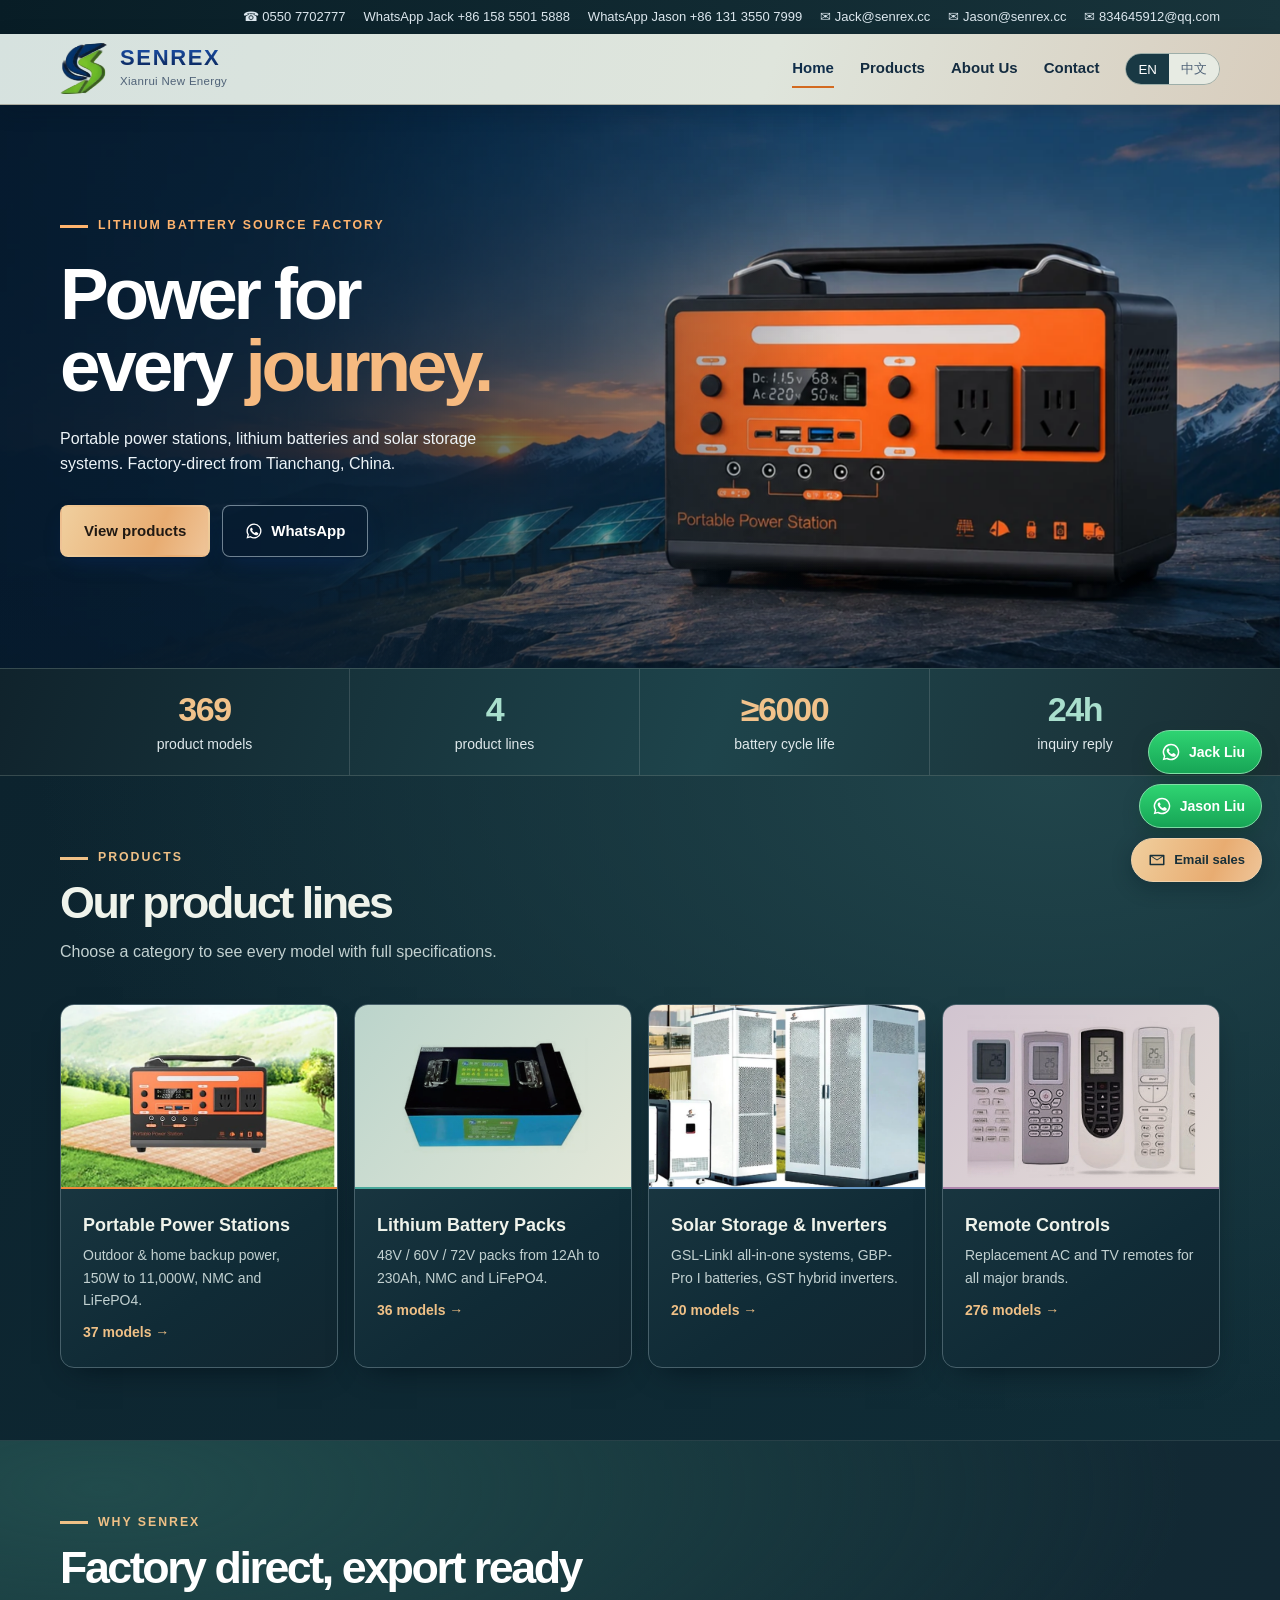
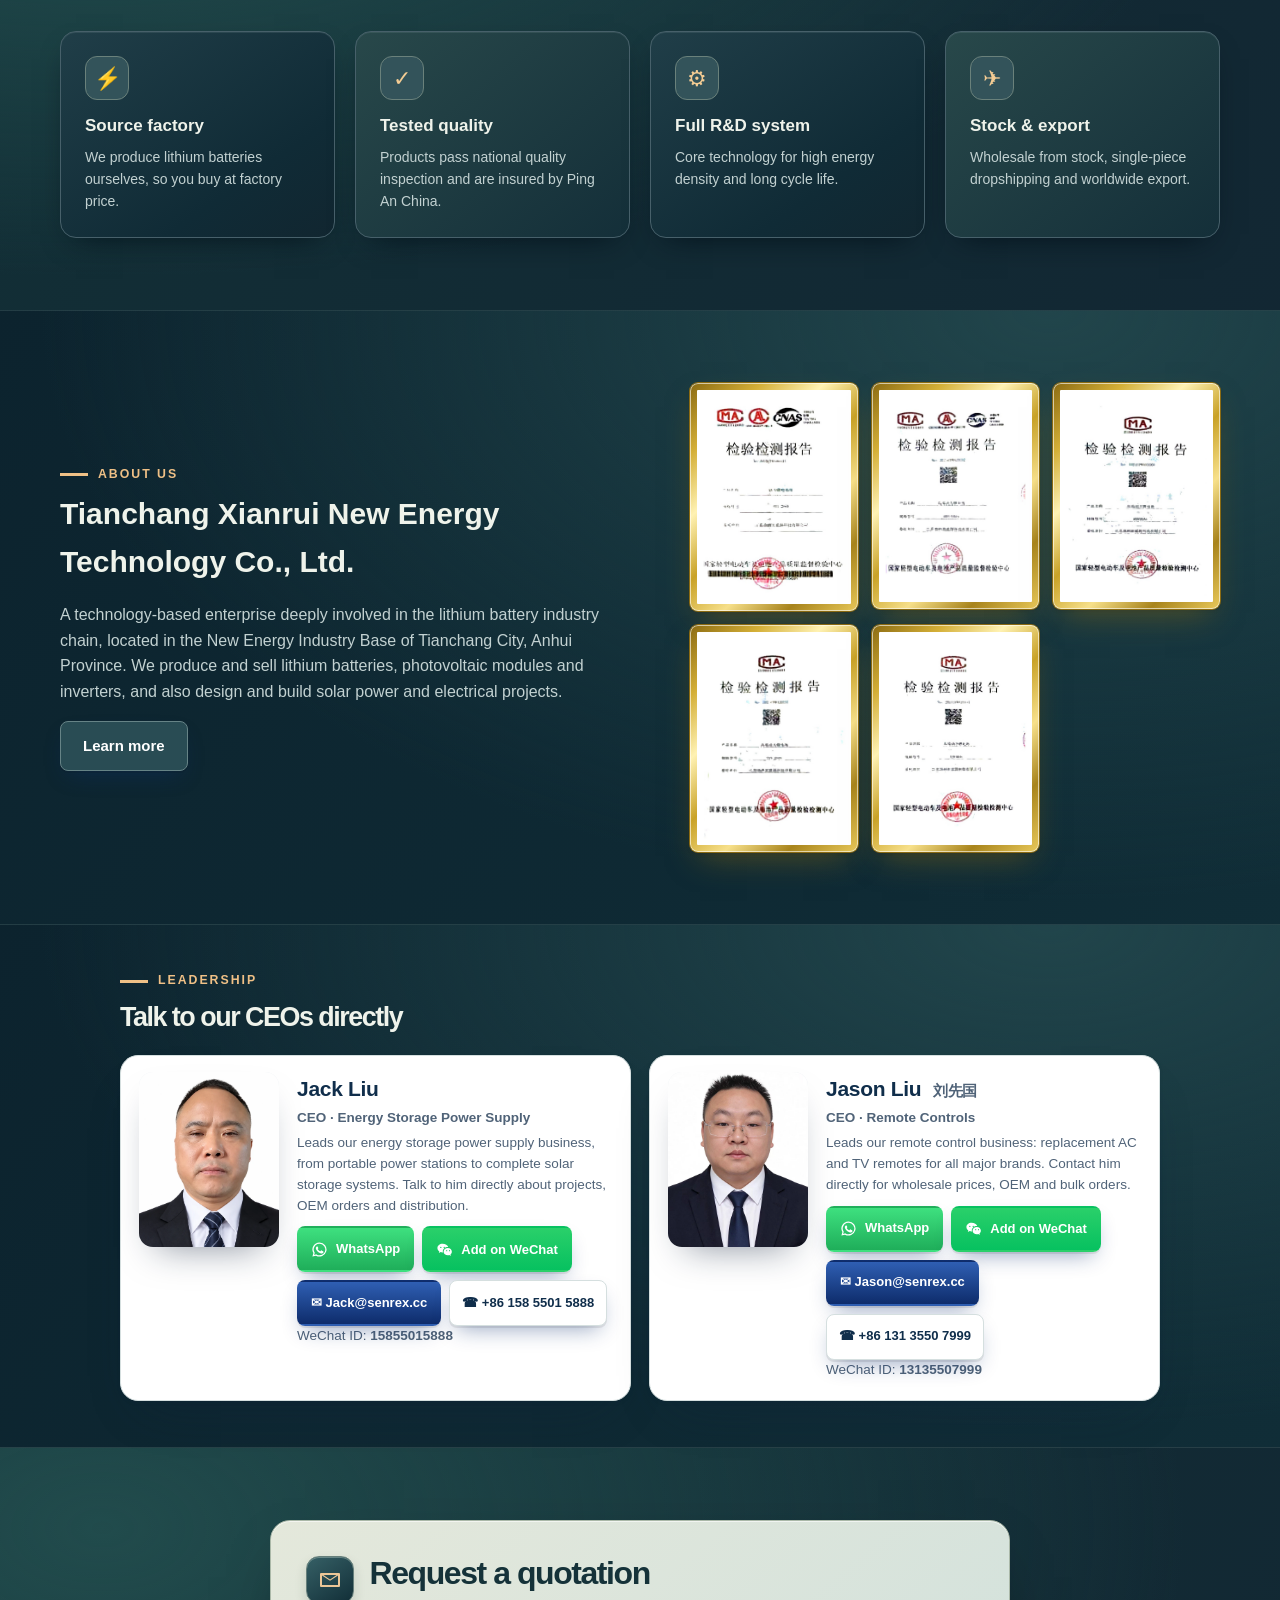
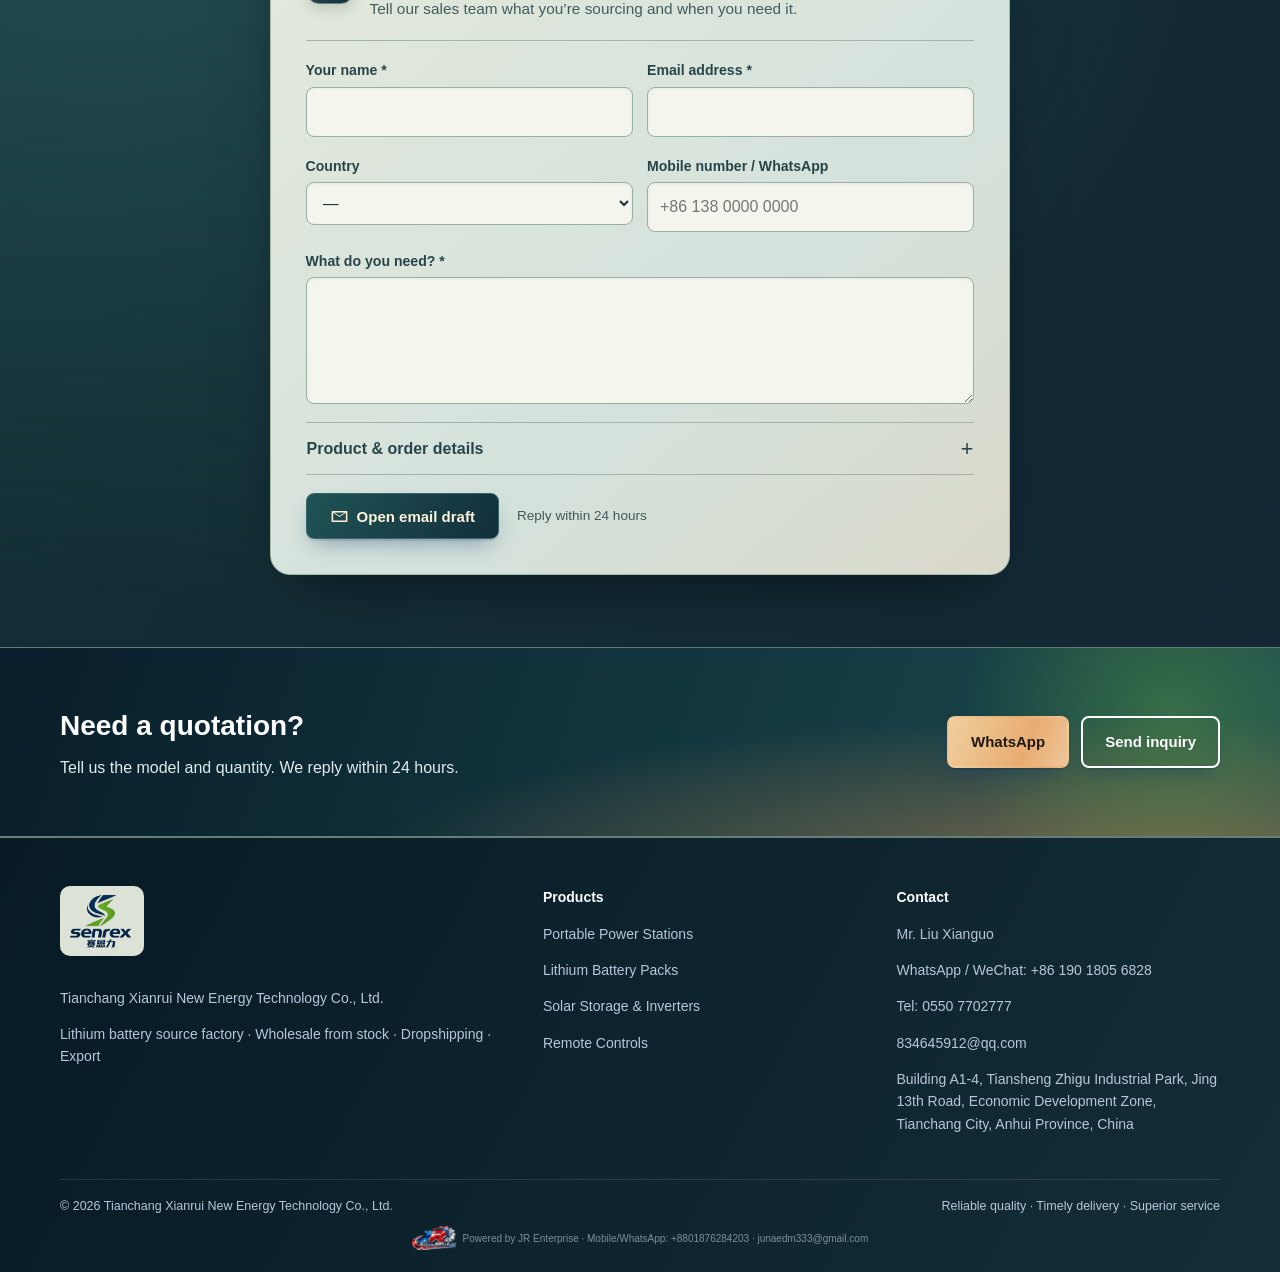
==== commit e516d2d1: "Top bar: both CEOs' WhatsApp numbers and emails, keep QQ mail Co-Authored-By: Claude Opus 5.5 <norep" ====
--- a/index.html
+++ b/index.html
@@ -13,7 +13,10 @@
 <body data-page="home">
 <div class="top"><div class="wrap">
   <a href="tel:+865507702777">☎ 0550 7702777</a>
-  <a href="https://wa.me/8619018056828" target="_blank" rel="noopener">WhatsApp +86 190 1805 6828</a>
+  <a href="https://wa.me/8615855015888" target="_blank" rel="noopener">WhatsApp Jack +86 158 5501 5888</a>
+  <a href="https://wa.me/8613135507999" target="_blank" rel="noopener">WhatsApp Jason +86 131 3550 7999</a>
+  <a href="mailto:Jack@senrex.cc">✉ Jack@senrex.cc</a>
+  <a href="mailto:Jason@senrex.cc">✉ Jason@senrex.cc</a>
   <a href="mailto:834645912@qq.com">✉ 834645912@qq.com</a>
 </div></div>
 <header class="nav"><div class="wrap">
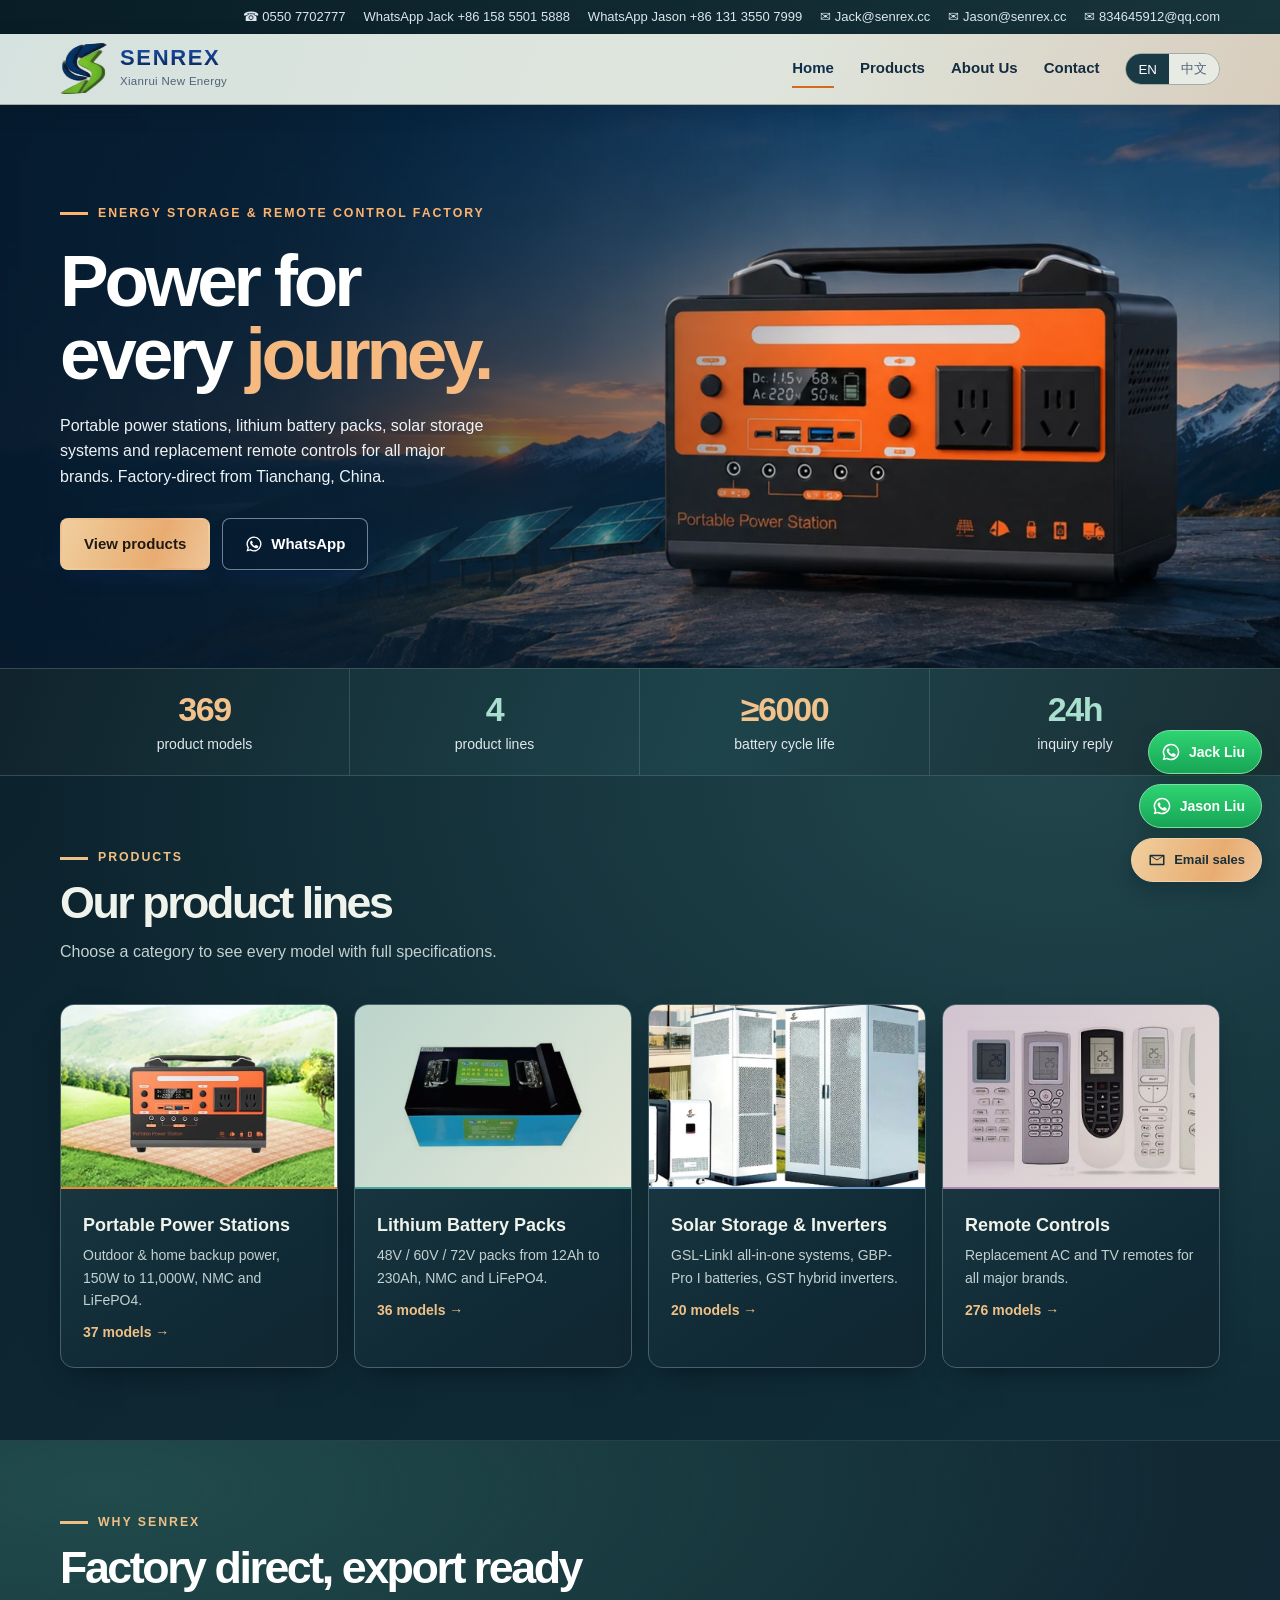
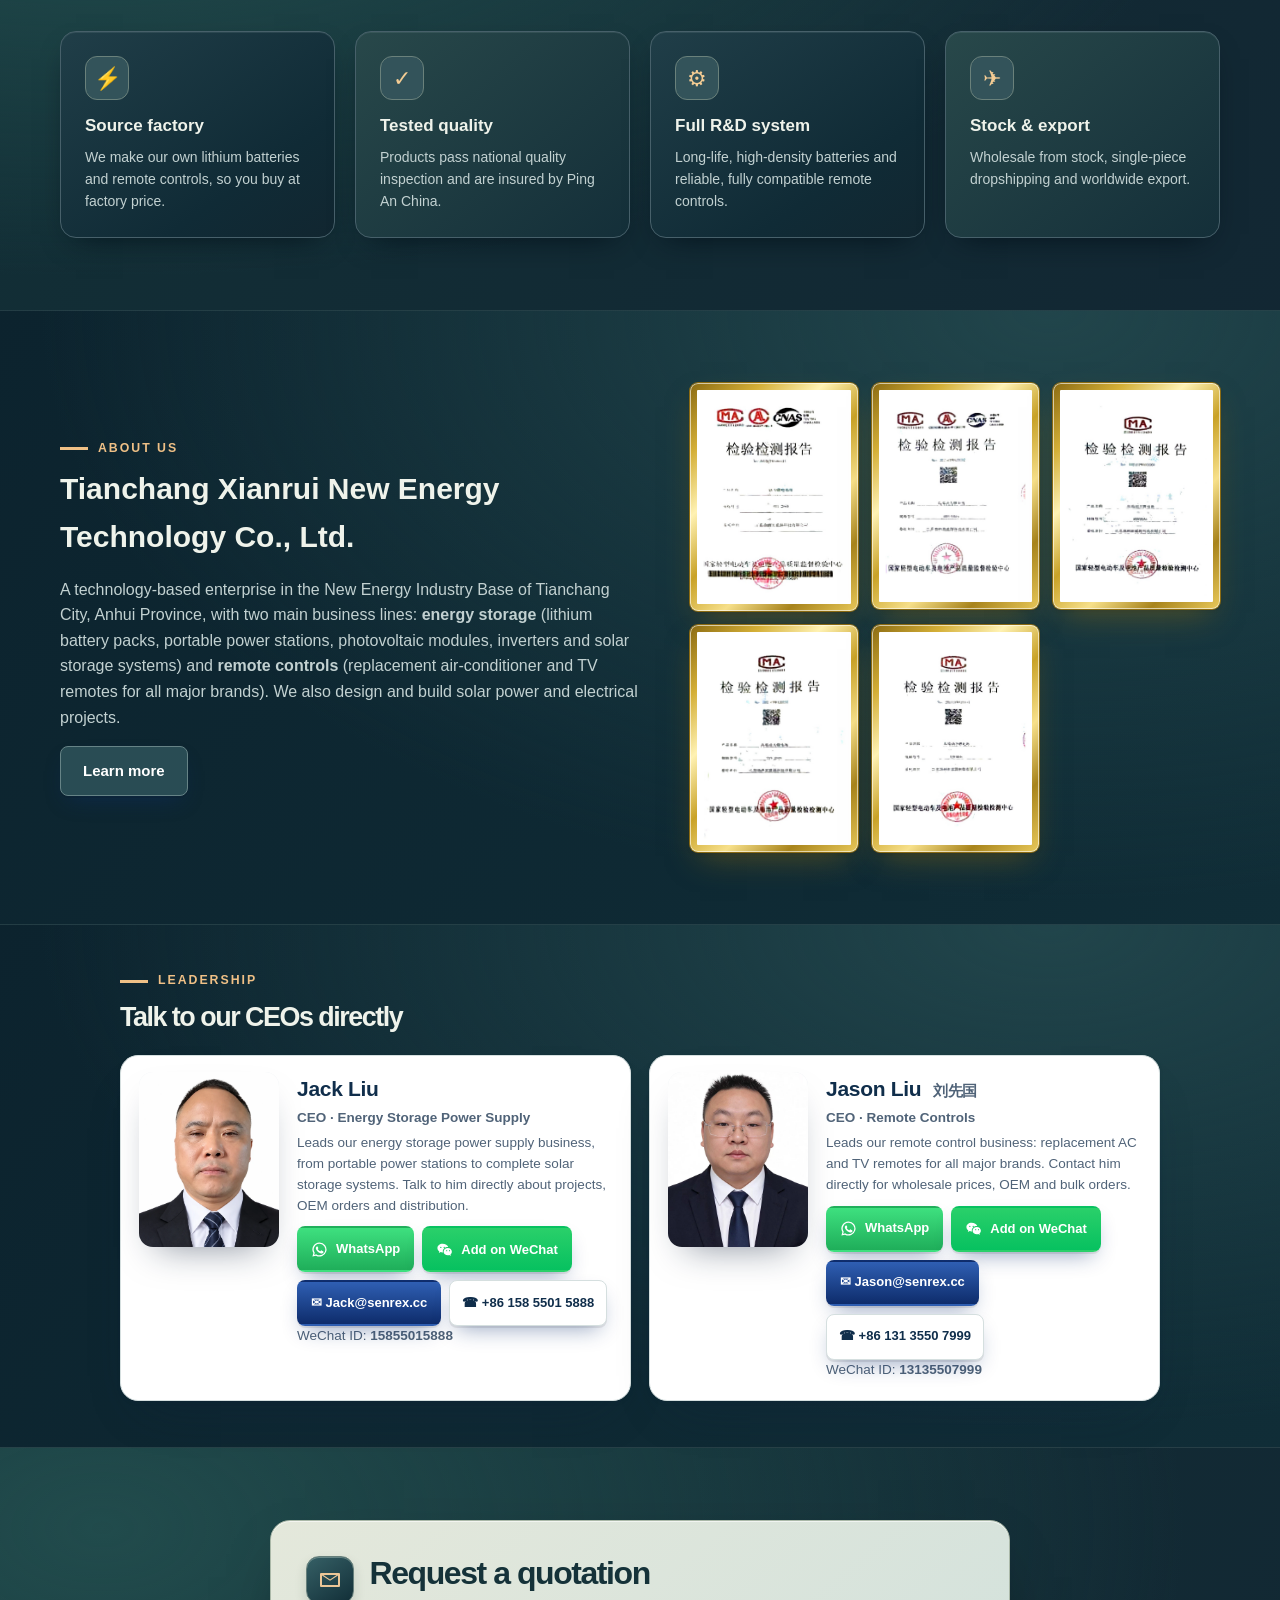
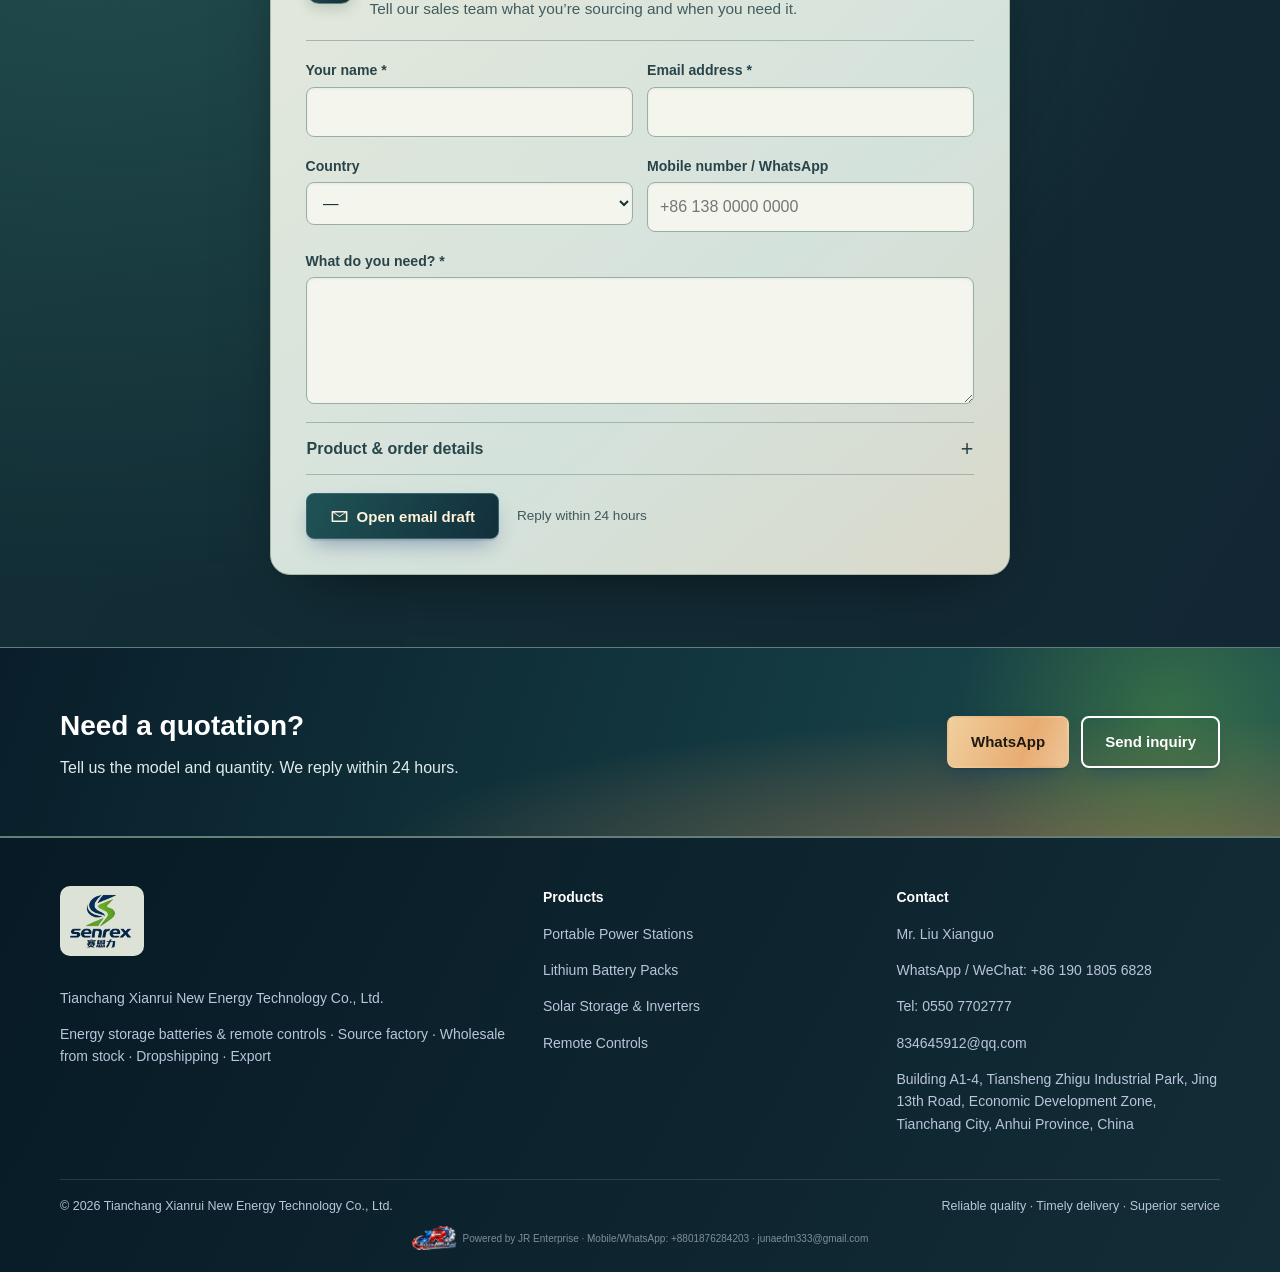
==== commit 6fca7e83: "Describe both business lines: energy storage batteries and remote controls (EN/中文) Co-Authored-By: C" ====
--- a/index.html
+++ b/index.html
@@ -6,8 +6,8 @@
 <title>Lithium Battery Factory | Senrex 赛恩力</title>
 <meta name="description" content="Senrex lithium battery factory: portable power stations, 48V/60V/72V lithium battery packs, solar storage systems, inverters and remote controls. Wholesale and export.">
 <link rel="icon" href="assets/img/logo_mark.png">
-<link rel="stylesheet" href="assets/css/style.css?v=fdbe3cc8">
-<link rel="stylesheet" href="assets/css/alpine.css?v=fdbe3cc8">
+<link rel="stylesheet" href="assets/css/style.css?v=d3caae30">
+<link rel="stylesheet" href="assets/css/alpine.css?v=d3caae30">
 <script>try{var l=localStorage.getItem('senrex-lang');if(!l){l=(navigator.language||'').toLowerCase().indexOf('zh')===0?'zh-CN':'en'}document.documentElement.lang=l}catch(e){}</script>
 </head>
 <body data-page="home">
@@ -36,9 +36,9 @@
     <img src="assets/img/showcase/alpine-1536.webp" srcset="assets/img/showcase/alpine-900.webp 900w, assets/img/showcase/alpine-1536.webp 1536w" sizes="100vw" width="1536" height="1024" fetchpriority="high" alt="">
   </picture>
   <div class="wrap"><div class="hero-copy">
-  <span class="tag"><span class="en">Lithium battery source factory</span><span class="zh">锂电池源头工厂</span></span>
+  <span class="tag"><span class="en">Energy storage &amp; remote control factory</span><span class="zh">储能电池 · 遥控器 源头工厂</span></span>
   <h1><span class="en">Power for<br>every <em>journey.</em></span><span class="zh">澎湃动力<br><em>随行致远。</em></span></h1>
-  <p><span class="en">Portable power stations, lithium batteries and solar storage systems. Factory-direct from Tianchang, China.</span><span class="zh">便携式储能电源、动力锂电池与光储系统。安徽天长，厂家直供。</span></p>
+  <p><span class="en">Portable power stations, lithium battery packs, solar storage systems and replacement remote controls for all major brands. Factory-direct from Tianchang, China.</span><span class="zh">便携式储能电源、动力锂电池、光储系统，以及各大品牌替换遥控器。安徽天长，厂家直供。</span></p>
   <div class="cta">
     <a class="btn btn-green" href="products.html"><span class="en">View products</span><span class="zh">浏览产品</span></a>
     <a class="btn btn-line" href="https://wa.me/8619018056828?text=Hello%20Senrex%2C%20I%20would%20like%20a%20quotation." target="_blank" rel="noopener"><svg width="18" height="18" fill="currentColor" viewBox="0 0 24 24" aria-hidden="true"><path d="M12 2a10 10 0 0 0-8.6 15.1L2 22l5-1.3A10 10 0 1 0 12 2zm0 18.2a8.2 8.2 0 0 1-4.2-1.2l-.3-.2-3 .8.8-2.9-.2-.3A8.2 8.2 0 1 1 12 20.2zm4.5-6.1c-.2-.1-1.5-.7-1.7-.8s-.4-.1-.6.1-.7.8-.8 1-.3.2-.5.1a6.7 6.7 0 0 1-3.3-2.9c-.3-.4.2-.4.7-1.3.1-.2 0-.3 0-.4l-.8-1.8c-.2-.5-.4-.4-.6-.4h-.5a1 1 0 0 0-.7.3 3 3 0 0 0-.9 2.2 5.2 5.2 0 0 0 1.1 2.8 11.9 11.9 0 0 0 4.6 4c1.7.7 2.4.8 3.2.7a2.8 2.8 0 0 0 1.8-1.3 2.3 2.3 0 0 0 .2-1.3c-.1-.1-.3-.2-.5-.3z"/></svg> WhatsApp</a>
@@ -61,9 +61,9 @@
 <section class="s alt"><div class="wrap">
   <div class="head"><div class="kicker"><span class="en">Why Senrex</span><span class="zh">为什么选择赛恩力</span></div><h2><span class="en">Factory direct, export ready</span><span class="zh">工厂直供，外贸无忧</span></h2></div>
   <div class="why">
-    <div><i>⚡</i><h3><span class="en">Source factory</span><span class="zh">源头工厂</span></h3><p><span class="en">We produce lithium batteries ourselves, so you buy at factory price.</span><span class="zh">自主生产锂电池，工厂直供价格。</span></p></div>
+    <div><i>⚡</i><h3><span class="en">Source factory</span><span class="zh">源头工厂</span></h3><p><span class="en">We make our own lithium batteries and remote controls, so you buy at factory price.</span><span class="zh">自主生产锂电池与遥控器，工厂直供价格。</span></p></div>
     <div><i>✓</i><h3><span class="en">Tested quality</span><span class="zh">品质检测</span></h3><p><span class="en">Products pass national quality inspection and are insured by Ping An China.</span><span class="zh">产品通过国家质量检测认证，由中国平安承保。</span></p></div>
-    <div><i>⚙</i><h3><span class="en">Full R&D system</span><span class="zh">完善研发体系</span></h3><p><span class="en">Core technology for high energy density and long cycle life.</span><span class="zh">掌握高能量密度、长循环寿命核心技术。</span></p></div>
+    <div><i>⚙</i><h3><span class="en">Full R&D system</span><span class="zh">完善研发体系</span></h3><p><span class="en">Long-life, high-density batteries and reliable, fully compatible remote controls.</span><span class="zh">掌握高能量密度、长循环寿命电池技术，遥控器兼容稳定、经久耐用。</span></p></div>
     <div><i>✈</i><h3><span class="en">Stock & export</span><span class="zh">现货与出口</span></h3><p><span class="en">Wholesale from stock, single-piece dropshipping and worldwide export.</span><span class="zh">现货批发，一件代发，全球出口。</span></p></div>
   </div>
 </div></section>
@@ -71,7 +71,7 @@
   <div>
     <div class="kicker"><span class="en">About us</span><span class="zh">关于我们</span></div>
     <h2 style="color:var(--navy);font-size:30px;margin:6px 0 12px"><span class="en">Tianchang Xianrui New Energy Technology Co., Ltd.</span><span class="zh">天长市先锐新能源科技有限公司</span></h2>
-    <p><span class="en">A technology-based enterprise deeply involved in the lithium battery industry chain, located in the New Energy Industry Base of Tianchang City, Anhui Province. We produce and sell lithium batteries, photovoltaic modules and inverters, and also design and build solar power and electrical projects.</span><span class="zh">一家深耕锂电池产业链的科技型企业，坐落于安徽省天长市新能源产业基地。主营锂电池、光伏组件、逆变器等产品生产销售，同时承接光伏发电及电力工程设计施工业务。</span></p>
+    <p><span class="en">A technology-based enterprise in the New Energy Industry Base of Tianchang City, Anhui Province, with two main business lines: <b>energy storage</b> (lithium battery packs, portable power stations, photovoltaic modules, inverters and solar storage systems) and <b>remote controls</b> (replacement air-conditioner and TV remotes for all major brands). We also design and build solar power and electrical projects.</span><span class="zh">一家坐落于安徽省天长市新能源产业基地的科技型企业，拥有两大主营业务：<b>储能电池</b>（动力锂电池组、便携式储能电源、光伏组件、逆变器及光储系统）与<b>遥控器</b>（各大品牌空调、电视替换遥控器）。同时承接光伏发电及电力工程设计施工业务。</span></p>
     <a class="btn btn-navy" href="about.html"><span class="en">Learn more</span><span class="zh">了解更多</span></a>
   </div>
   <div class="certgrid"><img src="assets/img/certs/cert1.jpg" alt="Inspection report 1" loading="lazy" data-zoom><img src="assets/img/certs/cert2.jpg" alt="Inspection report 2" loading="lazy" data-zoom><img src="assets/img/certs/cert3.jpg" alt="Inspection report 3" loading="lazy" data-zoom><img src="assets/img/certs/cert4.jpg" alt="Inspection report 4" loading="lazy" data-zoom><img src="assets/img/certs/cert5.jpg" alt="Inspection report 5" loading="lazy" data-zoom></div>
@@ -131,7 +131,7 @@
     <div>
       <div class="logo"><img src="assets/img/logo.png" alt="Senrex 赛恩力"></div>
       <p><span class="en">Tianchang Xianrui New Energy Technology Co., Ltd.</span><span class="zh">天长市先锐新能源科技有限公司</span></p>
-      <p><span class="en">Lithium battery source factory · Wholesale from stock · Dropshipping · Export</span><span class="zh">锂电池源头工厂 · 现货批发 · 一件代发 · 外贸出口</span></p>
+      <p><span class="en">Energy storage batteries &amp; remote controls · Source factory · Wholesale from stock · Dropshipping · Export</span><span class="zh">储能电池与遥控器源头工厂 · 现货批发 · 一件代发 · 外贸出口</span></p>
     </div>
     <div>
       <h4><span class="en">Products</span><span class="zh">产品中心</span></h4>
@@ -172,6 +172,6 @@
   <p class="note msg" role="status" aria-live="polite"></p>
 </form></div></div></div>
 <script>window.SENREX={email:"834645912@qq.com",wa:"8619018056828"};</script>
-<script src="assets/js/data.js?v=fdbe3cc8"></script>
-<script src="assets/js/main.js?v=fdbe3cc8"></script>
+<script src="assets/js/data.js?v=d3caae30"></script>
+<script src="assets/js/main.js?v=d3caae30"></script>
 </body></html>
--- a/assets/css/alpine.css
+++ b/assets/css/alpine.css
@@ -341,3 +341,6 @@
 .leaders .ceo-note{font-size:12.5px;margin-top:8px}
 @media (max-width:760px){.leaders .ceo{grid-template-columns:1fr}.leaders .ceo-photo{max-width:220px}}
 .ceo-s .head{max-width:1040px;margin-left:auto;margin-right:auto}
+.inq .msg[data-state="ok"] { color:#1f7a3a; font-weight:700; }
+.inq .msg[data-state="sending"] { color:#4a5a70; }
+.inq [type=submit]:disabled { opacity:.6; cursor:wait; }
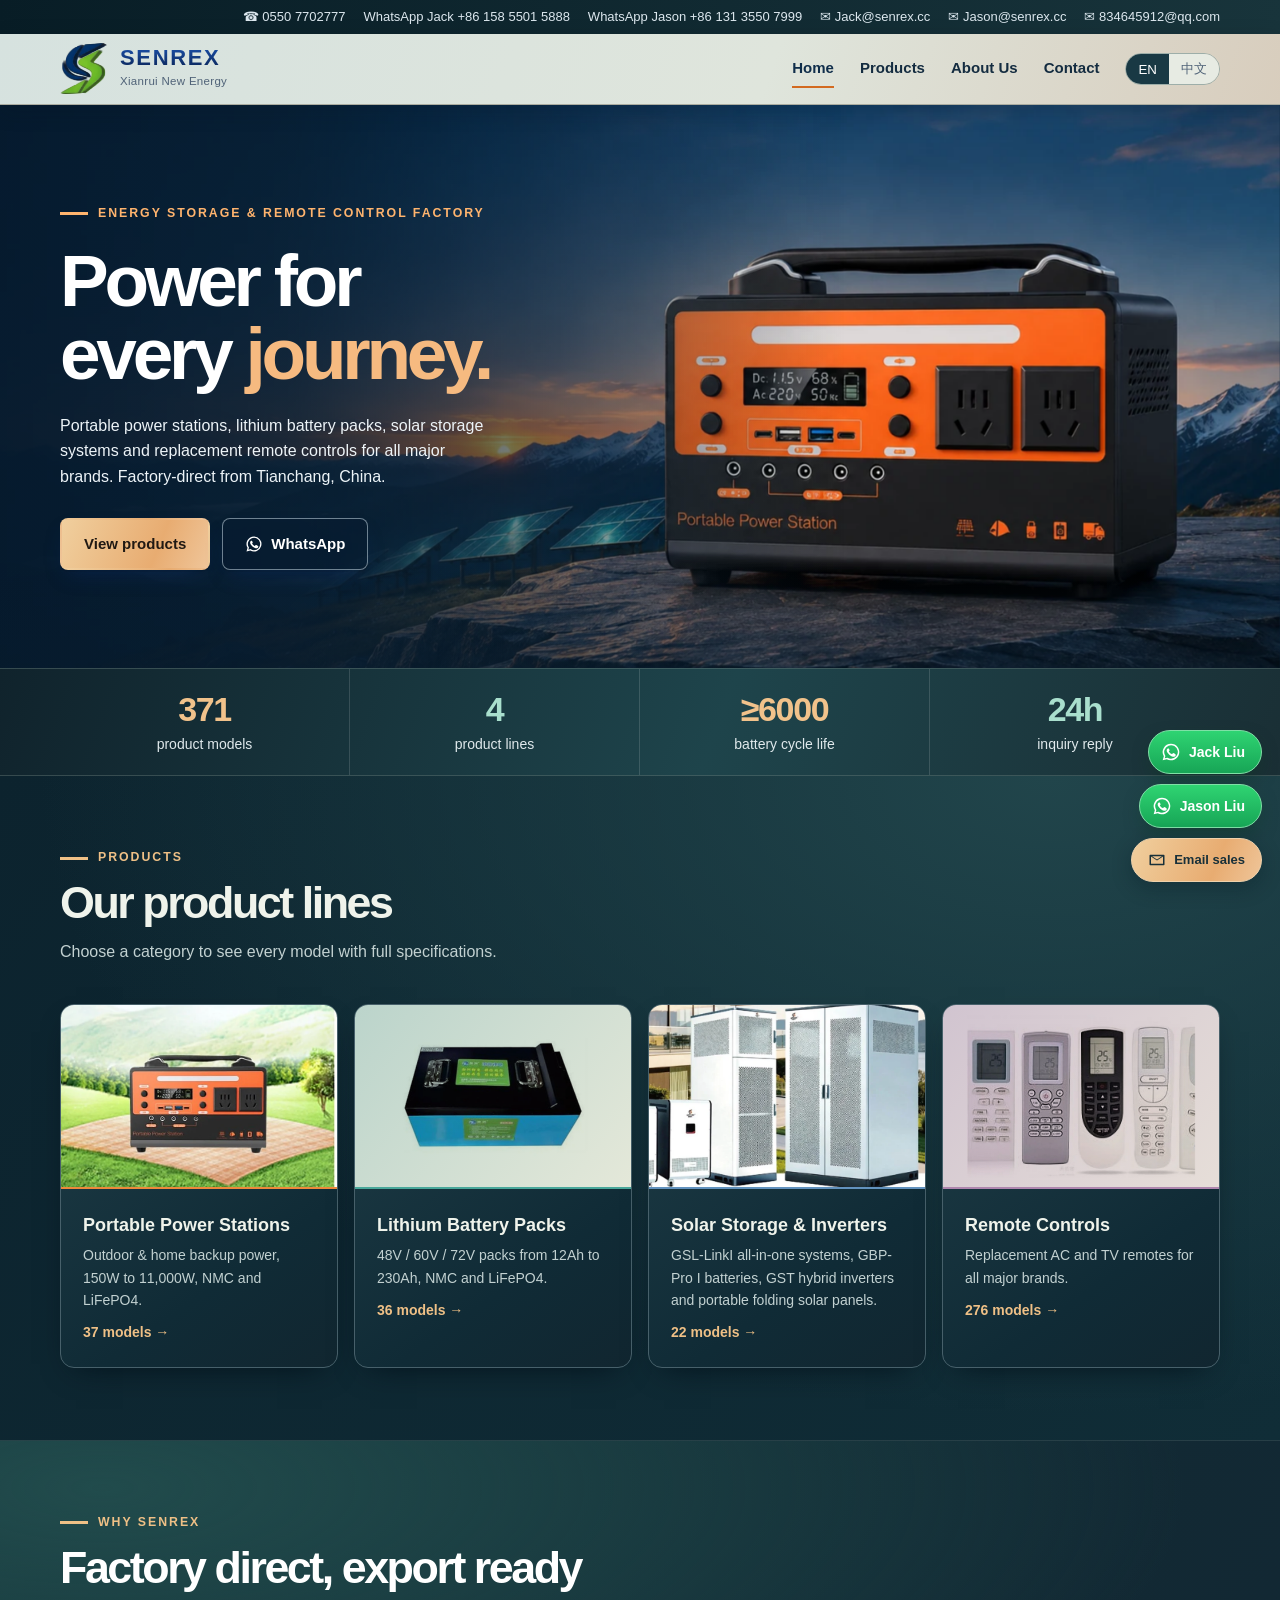
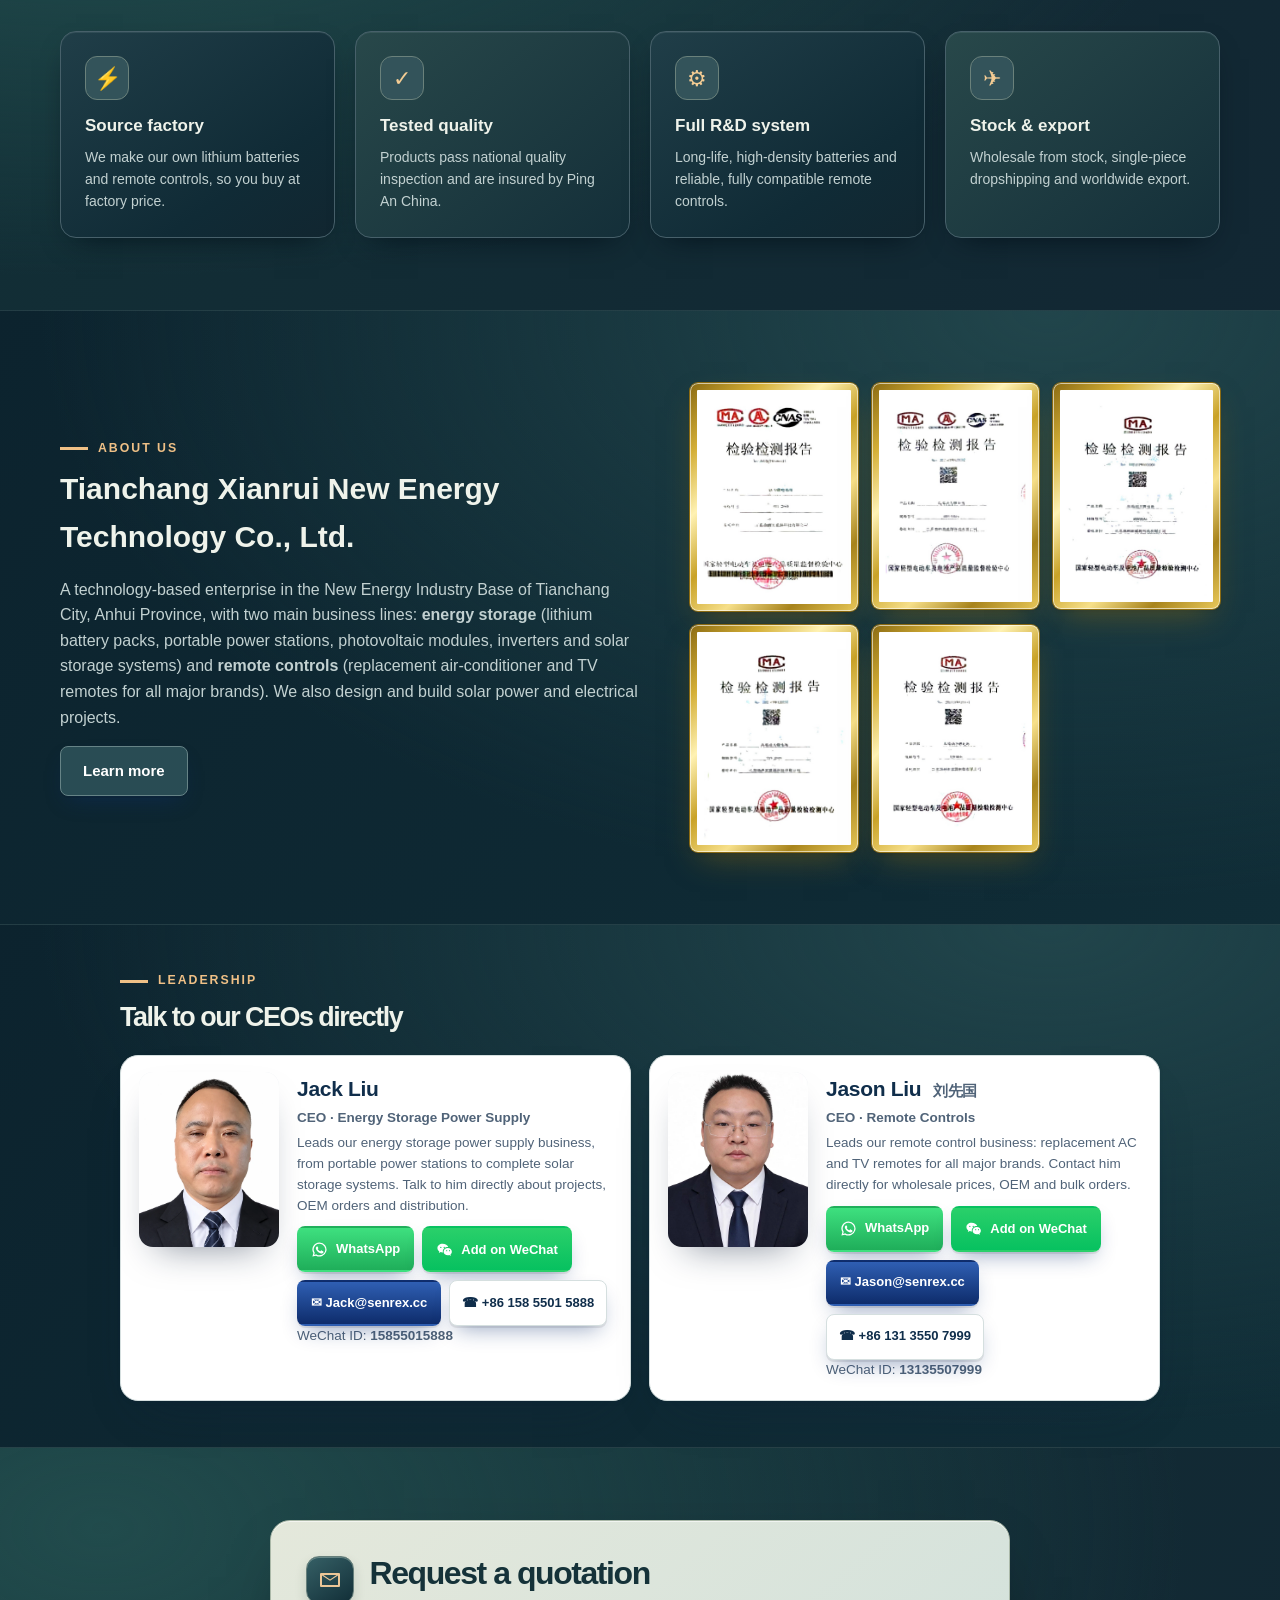
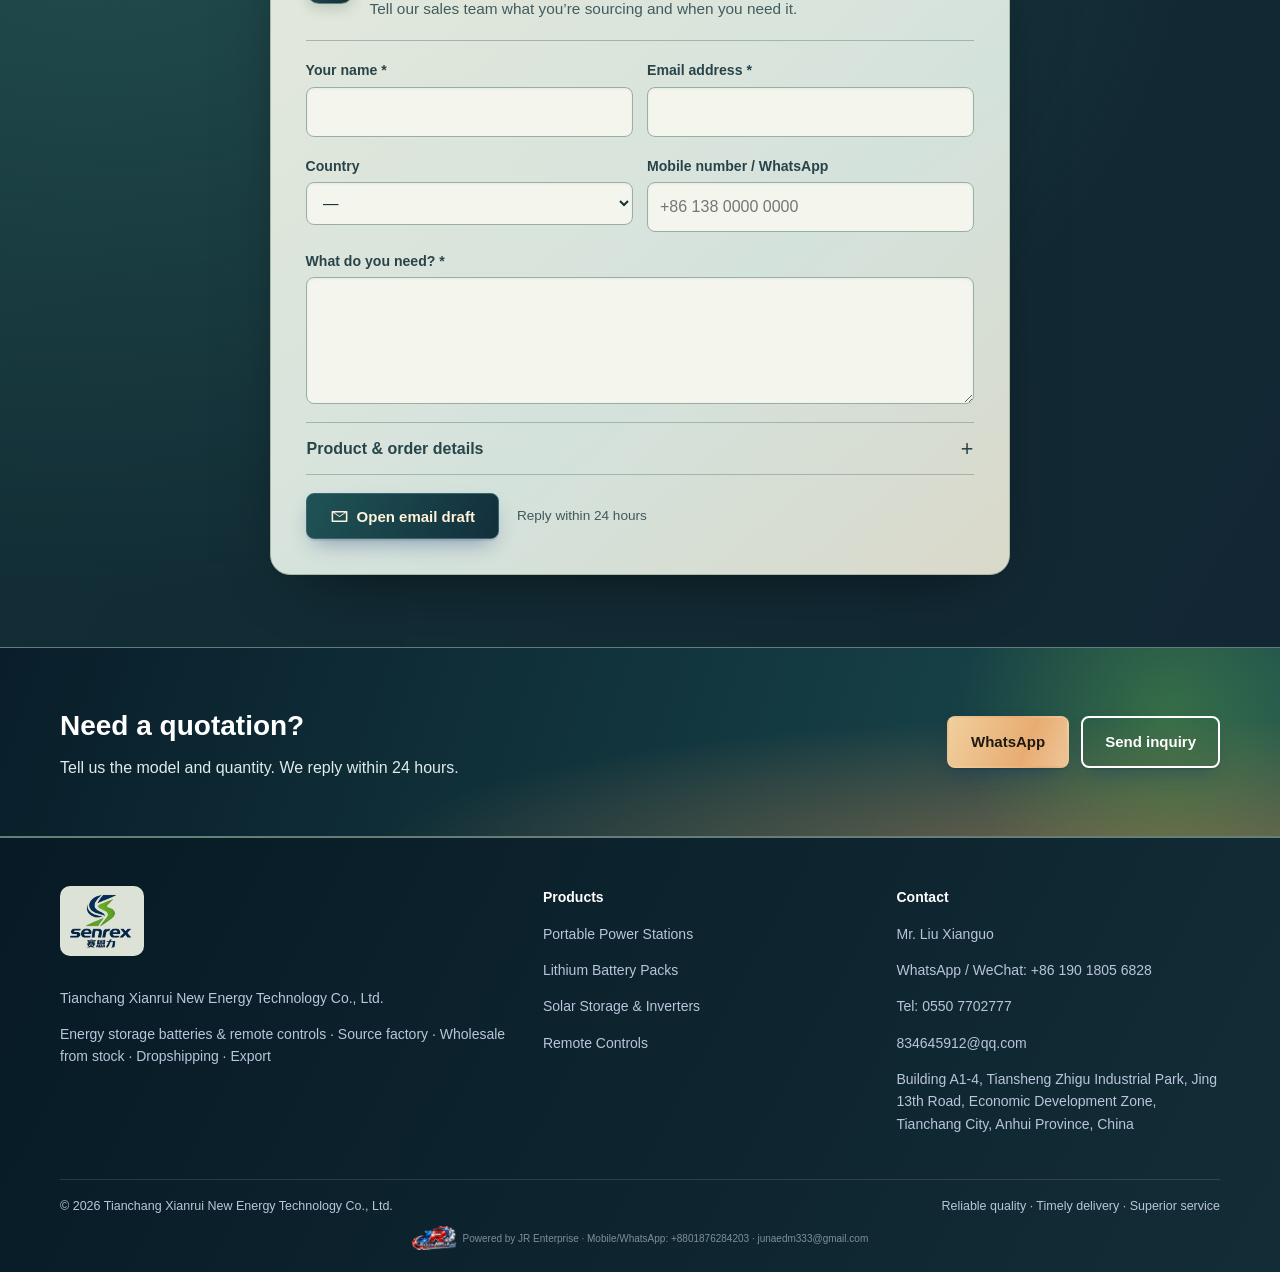
==== commit 5191f34b: "Add portable folding solar panels (multi-fold & double-fold), EN/中文 Co-Authored-By: Claude Opus 5.5 " ====
--- a/index.html
+++ b/index.html
@@ -6,8 +6,8 @@
 <title>Lithium Battery Factory | Senrex 赛恩力</title>
 <meta name="description" content="Senrex lithium battery factory: portable power stations, 48V/60V/72V lithium battery packs, solar storage systems, inverters and remote controls. Wholesale and export.">
 <link rel="icon" href="assets/img/logo_mark.png">
-<link rel="stylesheet" href="assets/css/style.css?v=d3caae30">
-<link rel="stylesheet" href="assets/css/alpine.css?v=d3caae30">
+<link rel="stylesheet" href="assets/css/style.css?v=abf9cbbb">
+<link rel="stylesheet" href="assets/css/alpine.css?v=abf9cbbb">
 <script>try{var l=localStorage.getItem('senrex-lang');if(!l){l=(navigator.language||'').toLowerCase().indexOf('zh')===0?'zh-CN':'en'}document.documentElement.lang=l}catch(e){}</script>
 </head>
 <body data-page="home">
@@ -45,7 +45,7 @@
   </div>
 </div></div></section>
 <div class="stats"><div class="wrap">
-  <div class="stat"><b>369</b><span><span class="en">product models</span><span class="zh">个产品型号</span></span></div>
+  <div class="stat"><b>371</b><span><span class="en">product models</span><span class="zh">个产品型号</span></span></div>
   <div class="stat"><b>4</b><span><span class="en">product lines</span><span class="zh">大产品线</span></span></div>
   <div class="stat"><b>≥6000</b><span><span class="en">battery cycle life</span><span class="zh">次电池循环寿命</span></span></div>
   <div class="stat"><b>24h</b><span><span class="en">inquiry reply</span><span class="zh">询盘回复</span></span></div>
@@ -55,7 +55,7 @@
   <div class="cats"><a class="cat cat-power" href="products.html#power"><div class="pic"><img src="assets/img/showcase/power.webp" alt="Portable Power Stations" loading="lazy"></div>
 <div class="txt"><h3><span class="en">Portable Power Stations</span><span class="zh">便携式储能电源</span></h3><p><span class="en">Outdoor & home backup power, 150W to 11,000W, NMC and LiFePO4.</span><span class="zh">户外及家庭备用电源，150W–11000W，三元锂 / 磷酸铁锂。</span></p><span class="n">37 <span class="en">models</span><span class="zh">个型号</span> →</span></div></a><a class="cat cat-battery" href="products.html#battery"><div class="pic"><img src="assets/img/showcase/battery.webp" alt="Lithium Battery Packs" loading="lazy"></div>
 <div class="txt"><h3><span class="en">Lithium Battery Packs</span><span class="zh">动力锂电池组</span></h3><p><span class="en">48V / 60V / 72V packs from 12Ah to 230Ah, NMC and LiFePO4.</span><span class="zh">48V / 60V / 72V，12Ah–230Ah，三元锂 / 磷酸铁锂。</span></p><span class="n">36 <span class="en">models</span><span class="zh">个型号</span> →</span></div></a><a class="cat cat-solar" href="products.html#solar"><div class="pic"><img src="assets/img/showcase/solar.webp" alt="Solar Storage &amp; Inverters" loading="lazy"></div>
-<div class="txt"><h3><span class="en">Solar Storage & Inverters</span><span class="zh">光储一体机与逆变器</span></h3><p><span class="en">GSL-LinkI all-in-one systems, GBP-Pro I batteries, GST hybrid inverters.</span><span class="zh">GSL-LinkI 光储一体机、GBP-Pro I 低压电池、GST 逆变器。</span></p><span class="n">20 <span class="en">models</span><span class="zh">个型号</span> →</span></div></a><a class="cat cat-remote" href="products.html#remote"><div class="pic"><img src="assets/img/showcase/remote.webp" alt="Remote Controls" loading="lazy"></div>
+<div class="txt"><h3><span class="en">Solar Storage & Inverters</span><span class="zh">光储一体机与逆变器</span></h3><p><span class="en">GSL-LinkI all-in-one systems, GBP-Pro I batteries, GST hybrid inverters and portable folding solar panels.</span><span class="zh">GSL-LinkI 光储一体机、GBP-Pro I 低压电池、GST 逆变器及便携式折叠太阳能板。</span></p><span class="n">22 <span class="en">models</span><span class="zh">个型号</span> →</span></div></a><a class="cat cat-remote" href="products.html#remote"><div class="pic"><img src="assets/img/showcase/remote.webp" alt="Remote Controls" loading="lazy"></div>
 <div class="txt"><h3><span class="en">Remote Controls</span><span class="zh">遥控器</span></h3><p><span class="en">Replacement AC and TV remotes for all major brands.</span><span class="zh">各大品牌空调与电视替换遥控器。</span></p><span class="n">276 <span class="en">models</span><span class="zh">个型号</span> →</span></div></a></div>
 </div></section>
 <section class="s alt"><div class="wrap">
@@ -172,6 +172,6 @@
   <p class="note msg" role="status" aria-live="polite"></p>
 </form></div></div></div>
 <script>window.SENREX={email:"834645912@qq.com",wa:"8619018056828"};</script>
-<script src="assets/js/data.js?v=d3caae30"></script>
-<script src="assets/js/main.js?v=d3caae30"></script>
+<script src="assets/js/data.js?v=abf9cbbb"></script>
+<script src="assets/js/main.js?v=abf9cbbb"></script>
 </body></html>
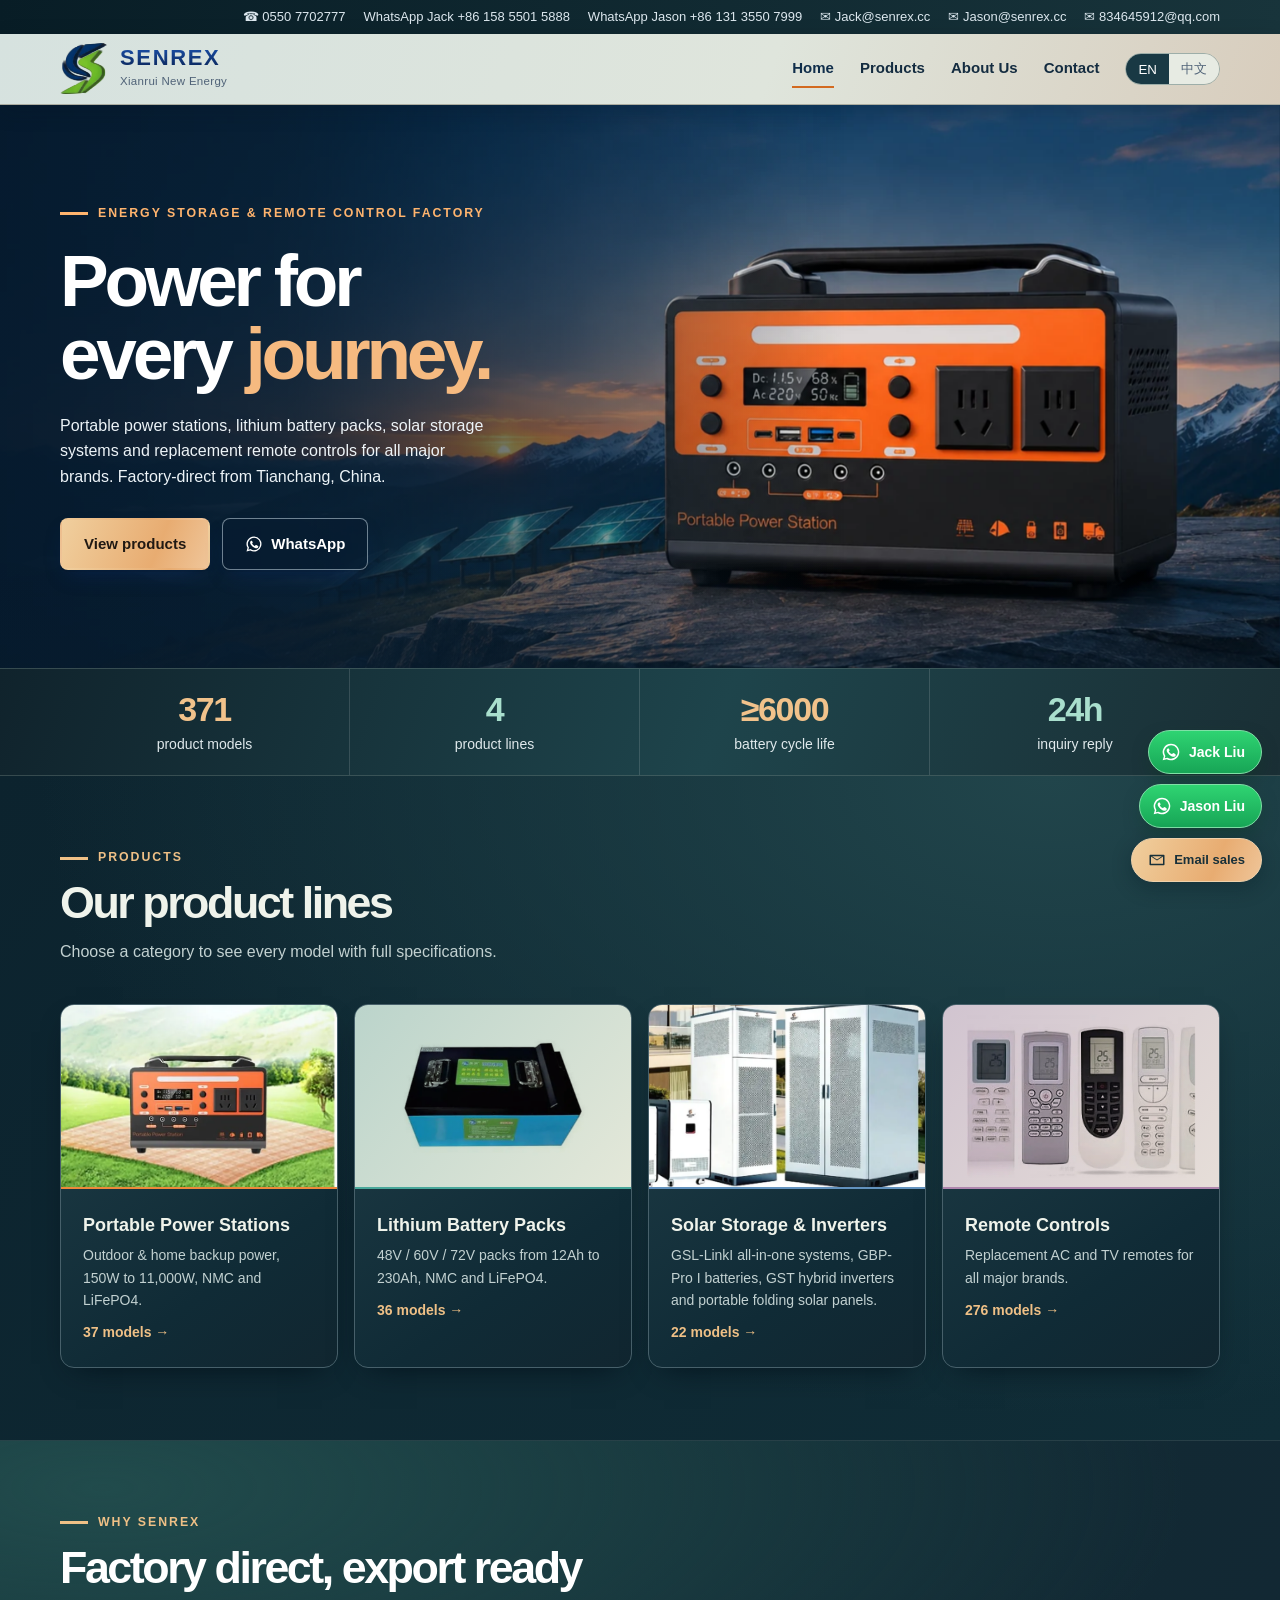
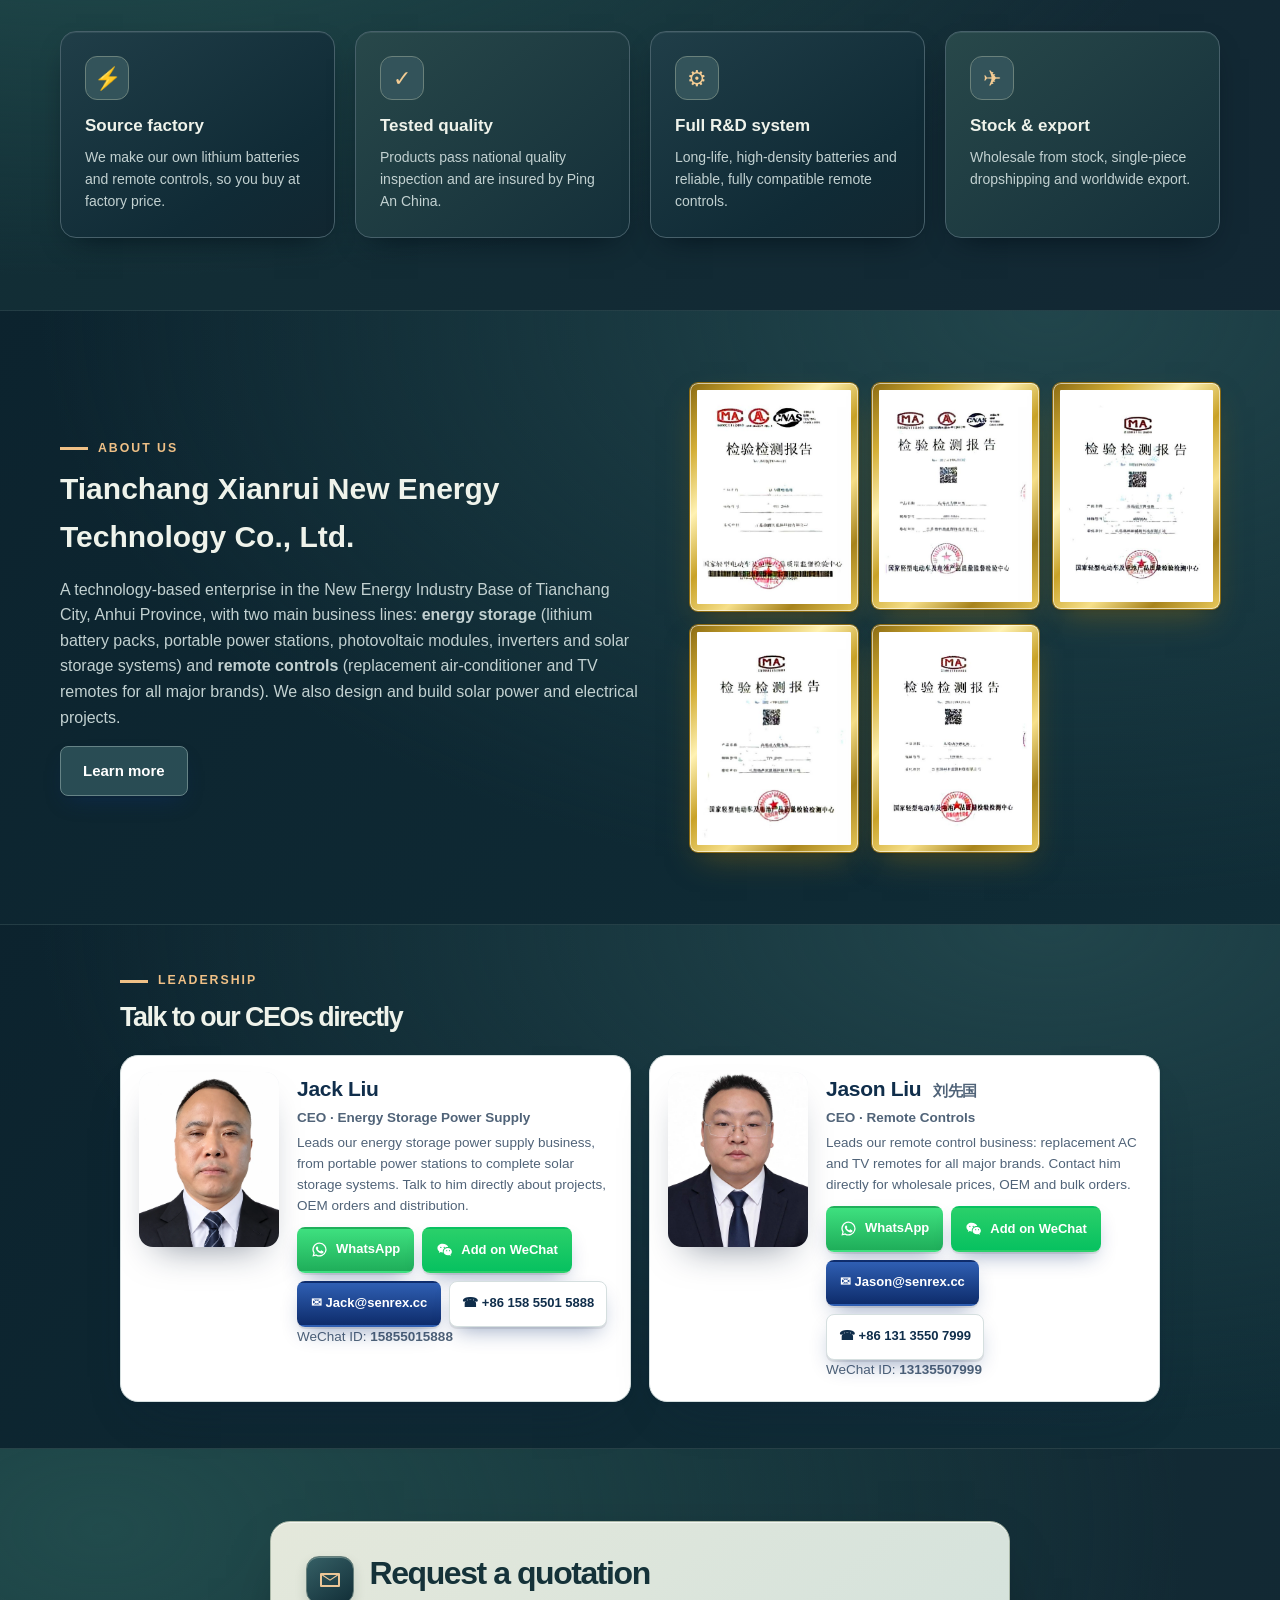
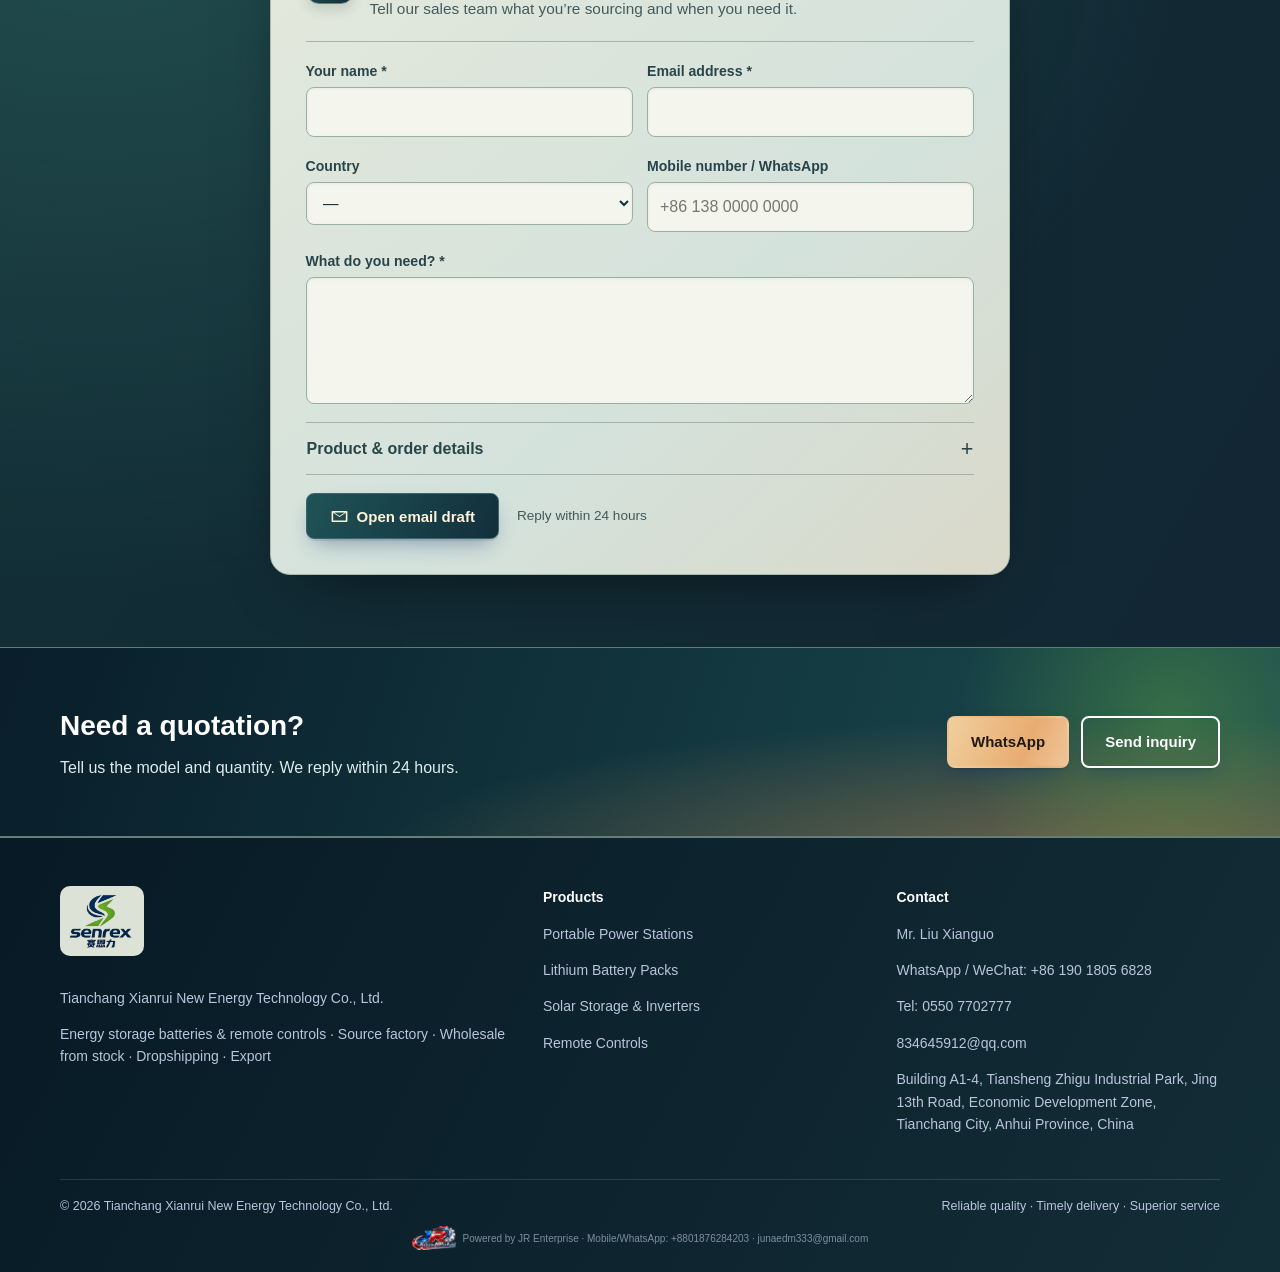
==== commit 32c533f3: "Send remote control inquiries to Jason Liu's WhatsApp; speed up pages with compressed photos and thu" ====
--- a/index.html
+++ b/index.html
@@ -6,8 +6,8 @@
 <title>Lithium Battery Factory | Senrex 赛恩力</title>
 <meta name="description" content="Senrex lithium battery factory: portable power stations, 48V/60V/72V lithium battery packs, solar storage systems, inverters and remote controls. Wholesale and export.">
 <link rel="icon" href="assets/img/logo_mark.png">
-<link rel="stylesheet" href="assets/css/style.css?v=abf9cbbb">
-<link rel="stylesheet" href="assets/css/alpine.css?v=abf9cbbb">
+<link rel="stylesheet" href="assets/css/style.css?v=3957d001">
+<link rel="stylesheet" href="assets/css/alpine.css?v=3957d001">
 <script>try{var l=localStorage.getItem('senrex-lang');if(!l){l=(navigator.language||'').toLowerCase().indexOf('zh')===0?'zh-CN':'en'}document.documentElement.lang=l}catch(e){}</script>
 </head>
 <body data-page="home">
@@ -52,10 +52,10 @@
 </div></div>
 <section class="s"><div class="wrap">
   <div class="head"><div class="kicker"><span class="en">Products</span><span class="zh">产品中心</span></div><h2><span class="en">Our product lines</span><span class="zh">我们的产品线</span></h2><p><span class="en">Choose a category to see every model with full specifications.</span><span class="zh">选择类别，查看所有型号及完整参数。</span></p></div>
-  <div class="cats"><a class="cat cat-power" href="products.html#power"><div class="pic"><img src="assets/img/showcase/power.webp" alt="Portable Power Stations" loading="lazy"></div>
-<div class="txt"><h3><span class="en">Portable Power Stations</span><span class="zh">便携式储能电源</span></h3><p><span class="en">Outdoor & home backup power, 150W to 11,000W, NMC and LiFePO4.</span><span class="zh">户外及家庭备用电源，150W–11000W，三元锂 / 磷酸铁锂。</span></p><span class="n">37 <span class="en">models</span><span class="zh">个型号</span> →</span></div></a><a class="cat cat-battery" href="products.html#battery"><div class="pic"><img src="assets/img/showcase/battery.webp" alt="Lithium Battery Packs" loading="lazy"></div>
-<div class="txt"><h3><span class="en">Lithium Battery Packs</span><span class="zh">动力锂电池组</span></h3><p><span class="en">48V / 60V / 72V packs from 12Ah to 230Ah, NMC and LiFePO4.</span><span class="zh">48V / 60V / 72V，12Ah–230Ah，三元锂 / 磷酸铁锂。</span></p><span class="n">36 <span class="en">models</span><span class="zh">个型号</span> →</span></div></a><a class="cat cat-solar" href="products.html#solar"><div class="pic"><img src="assets/img/showcase/solar.webp" alt="Solar Storage &amp; Inverters" loading="lazy"></div>
-<div class="txt"><h3><span class="en">Solar Storage & Inverters</span><span class="zh">光储一体机与逆变器</span></h3><p><span class="en">GSL-LinkI all-in-one systems, GBP-Pro I batteries, GST hybrid inverters and portable folding solar panels.</span><span class="zh">GSL-LinkI 光储一体机、GBP-Pro I 低压电池、GST 逆变器及便携式折叠太阳能板。</span></p><span class="n">22 <span class="en">models</span><span class="zh">个型号</span> →</span></div></a><a class="cat cat-remote" href="products.html#remote"><div class="pic"><img src="assets/img/showcase/remote.webp" alt="Remote Controls" loading="lazy"></div>
+  <div class="cats"><a class="cat cat-power" href="products.html#power"><div class="pic"><img src="assets/img/thumbs/showcase/power.webp" alt="Portable Power Stations" loading="lazy"></div>
+<div class="txt"><h3><span class="en">Portable Power Stations</span><span class="zh">便携式储能电源</span></h3><p><span class="en">Outdoor & home backup power, 150W to 11,000W, NMC and LiFePO4.</span><span class="zh">户外及家庭备用电源，150W–11000W，三元锂 / 磷酸铁锂。</span></p><span class="n">37 <span class="en">models</span><span class="zh">个型号</span> →</span></div></a><a class="cat cat-battery" href="products.html#battery"><div class="pic"><img src="assets/img/thumbs/showcase/battery.webp" alt="Lithium Battery Packs" loading="lazy"></div>
+<div class="txt"><h3><span class="en">Lithium Battery Packs</span><span class="zh">动力锂电池组</span></h3><p><span class="en">48V / 60V / 72V packs from 12Ah to 230Ah, NMC and LiFePO4.</span><span class="zh">48V / 60V / 72V，12Ah–230Ah，三元锂 / 磷酸铁锂。</span></p><span class="n">36 <span class="en">models</span><span class="zh">个型号</span> →</span></div></a><a class="cat cat-solar" href="products.html#solar"><div class="pic"><img src="assets/img/thumbs/showcase/solar.webp" alt="Solar Storage &amp; Inverters" loading="lazy"></div>
+<div class="txt"><h3><span class="en">Solar Storage & Inverters</span><span class="zh">光储一体机与逆变器</span></h3><p><span class="en">GSL-LinkI all-in-one systems, GBP-Pro I batteries, GST hybrid inverters and portable folding solar panels.</span><span class="zh">GSL-LinkI 光储一体机、GBP-Pro I 低压电池、GST 逆变器及便携式折叠太阳能板。</span></p><span class="n">22 <span class="en">models</span><span class="zh">个型号</span> →</span></div></a><a class="cat cat-remote" href="products.html#remote"><div class="pic"><img src="assets/img/thumbs/showcase/remote.webp" alt="Remote Controls" loading="lazy"></div>
 <div class="txt"><h3><span class="en">Remote Controls</span><span class="zh">遥控器</span></h3><p><span class="en">Replacement AC and TV remotes for all major brands.</span><span class="zh">各大品牌空调与电视替换遥控器。</span></p><span class="n">276 <span class="en">models</span><span class="zh">个型号</span> →</span></div></a></div>
 </div></section>
 <section class="s alt"><div class="wrap">
@@ -74,7 +74,7 @@
     <p><span class="en">A technology-based enterprise in the New Energy Industry Base of Tianchang City, Anhui Province, with two main business lines: <b>energy storage</b> (lithium battery packs, portable power stations, photovoltaic modules, inverters and solar storage systems) and <b>remote controls</b> (replacement air-conditioner and TV remotes for all major brands). We also design and build solar power and electrical projects.</span><span class="zh">一家坐落于安徽省天长市新能源产业基地的科技型企业，拥有两大主营业务：<b>储能电池</b>（动力锂电池组、便携式储能电源、光伏组件、逆变器及光储系统）与<b>遥控器</b>（各大品牌空调、电视替换遥控器）。同时承接光伏发电及电力工程设计施工业务。</span></p>
     <a class="btn btn-navy" href="about.html"><span class="en">Learn more</span><span class="zh">了解更多</span></a>
   </div>
-  <div class="certgrid"><img src="assets/img/certs/cert1.jpg" alt="Inspection report 1" loading="lazy" data-zoom><img src="assets/img/certs/cert2.jpg" alt="Inspection report 2" loading="lazy" data-zoom><img src="assets/img/certs/cert3.jpg" alt="Inspection report 3" loading="lazy" data-zoom><img src="assets/img/certs/cert4.jpg" alt="Inspection report 4" loading="lazy" data-zoom><img src="assets/img/certs/cert5.jpg" alt="Inspection report 5" loading="lazy" data-zoom></div>
+  <div class="certgrid"><img src="assets/img/thumbs/certs/cert1.jpg" data-full="assets/img/certs/cert1.jpg" alt="Inspection report 1" loading="lazy" data-zoom><img src="assets/img/thumbs/certs/cert2.jpg" data-full="assets/img/certs/cert2.jpg" alt="Inspection report 2" loading="lazy" data-zoom><img src="assets/img/thumbs/certs/cert3.jpg" data-full="assets/img/certs/cert3.jpg" alt="Inspection report 3" loading="lazy" data-zoom><img src="assets/img/thumbs/certs/cert4.jpg" data-full="assets/img/certs/cert4.jpg" alt="Inspection report 4" loading="lazy" data-zoom><img src="assets/img/thumbs/certs/cert5.jpg" data-full="assets/img/certs/cert5.jpg" alt="Inspection report 5" loading="lazy" data-zoom></div>
 </div></section>
 <section class="s ceo-s"><div class="wrap">
   <div class="head"><div class="kicker"><span class="en">Leadership</span><span class="zh">公司领导</span></div><h2><span class="en">Talk to our CEOs directly</span><span class="zh">直接联系我们的负责人</span></h2></div>
@@ -129,7 +129,7 @@
 <footer><div class="wrap">
   <div class="cols">
     <div>
-      <div class="logo"><img src="assets/img/logo.png" alt="Senrex 赛恩力"></div>
+      <div class="logo"><img src="assets/img/thumbs/logo.png" alt="Senrex 赛恩力"></div>
       <p><span class="en">Tianchang Xianrui New Energy Technology Co., Ltd.</span><span class="zh">天长市先锐新能源科技有限公司</span></p>
       <p><span class="en">Energy storage batteries &amp; remote controls · Source factory · Wholesale from stock · Dropshipping · Export</span><span class="zh">储能电池与遥控器源头工厂 · 现货批发 · 一件代发 · 外贸出口</span></p>
     </div>
@@ -172,6 +172,6 @@
   <p class="note msg" role="status" aria-live="polite"></p>
 </form></div></div></div>
 <script>window.SENREX={email:"834645912@qq.com",wa:"8619018056828"};</script>
-<script src="assets/js/data.js?v=abf9cbbb"></script>
-<script src="assets/js/main.js?v=abf9cbbb"></script>
+<script src="assets/js/data.js?v=3957d001"></script>
+<script src="assets/js/main.js?v=3957d001"></script>
 </body></html>
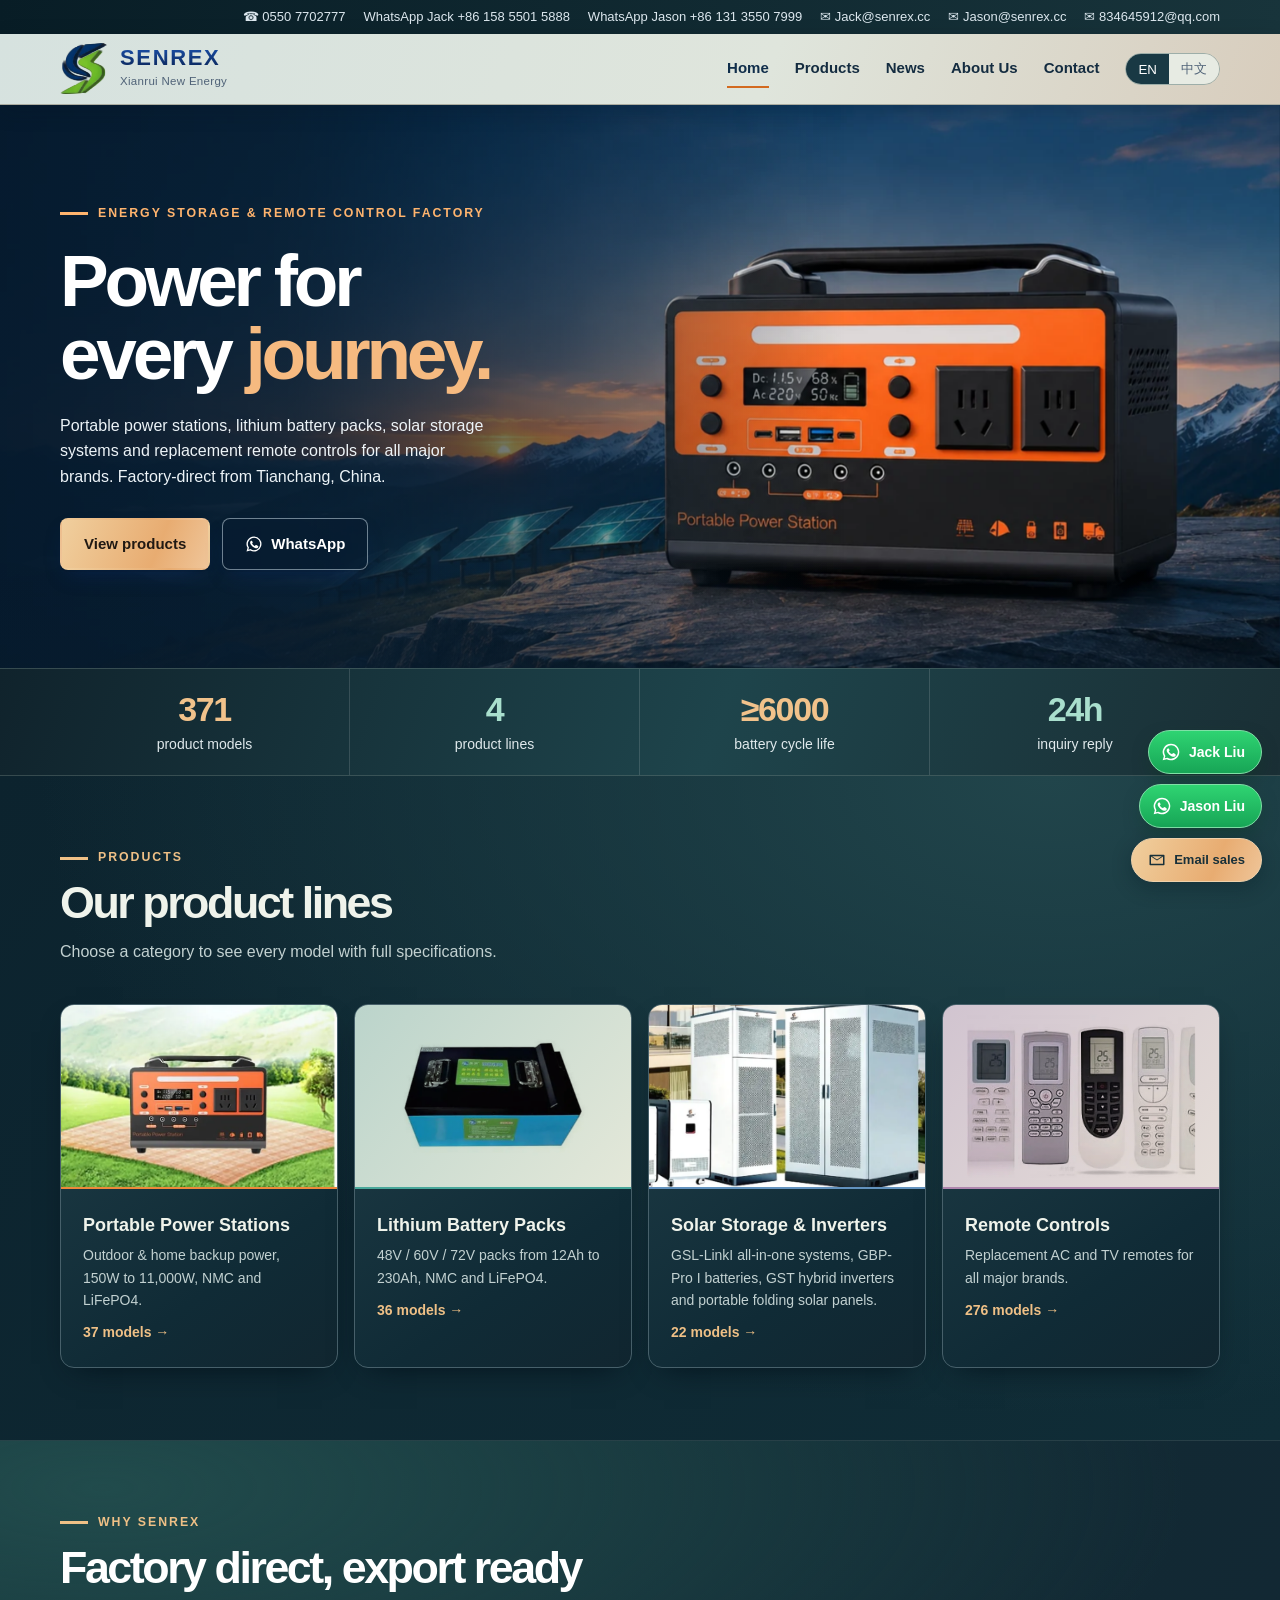
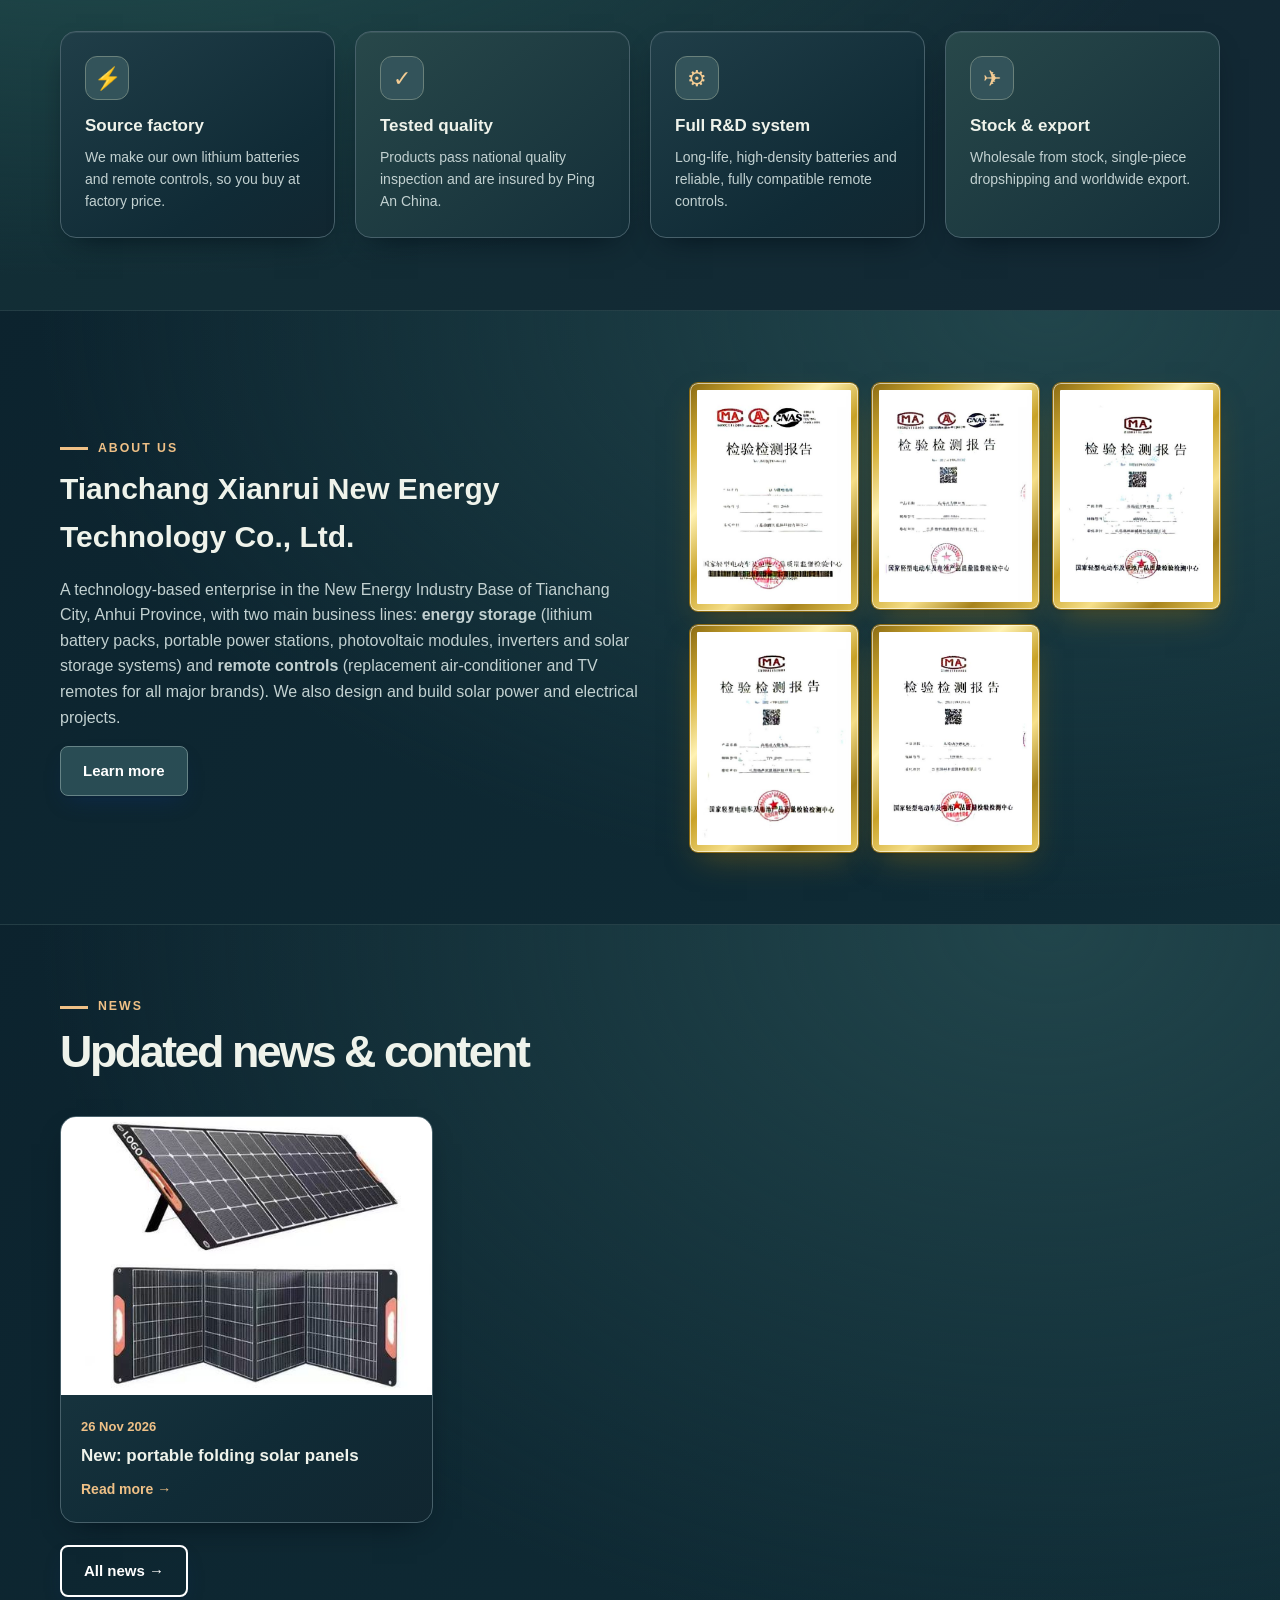
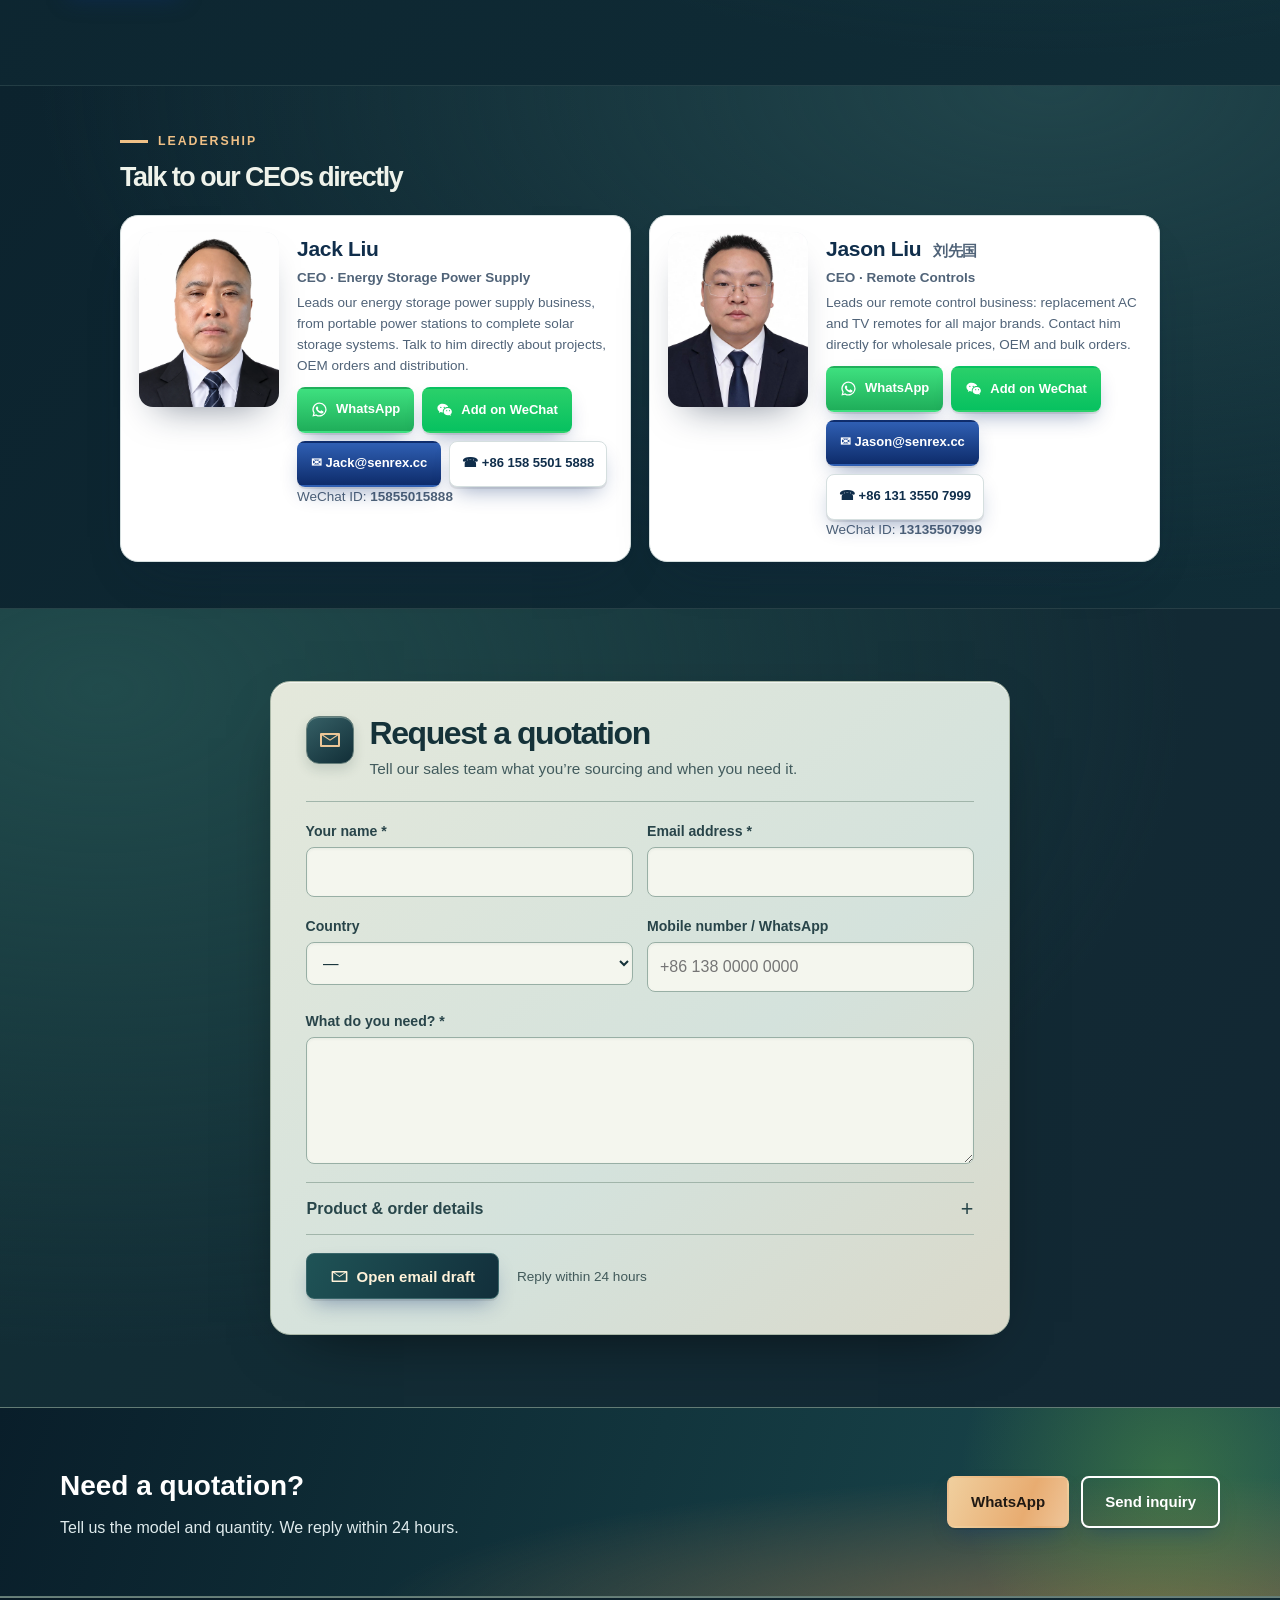
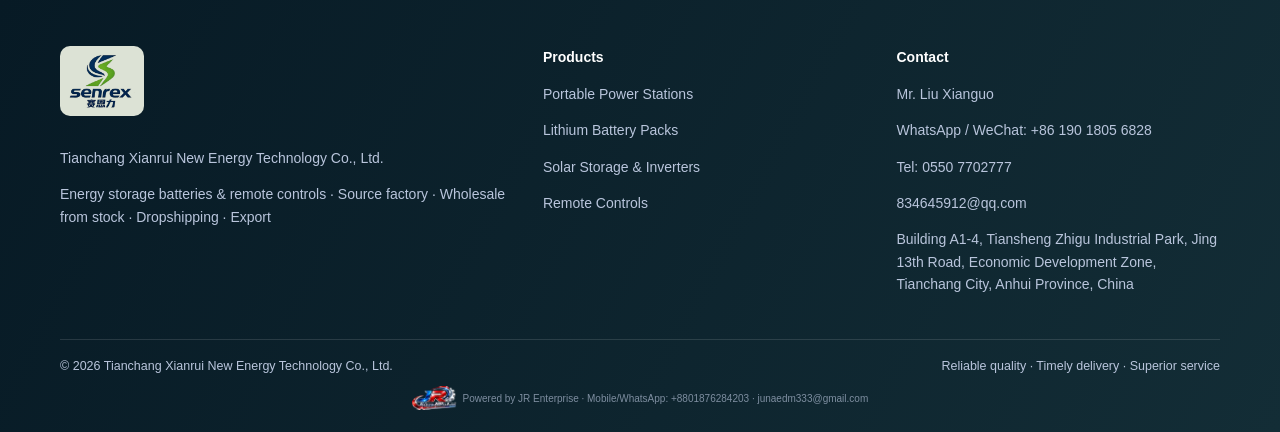
==== commit 4edb7e5b: "Add News & Content page with photo and short video uploads from the admin (EN/中文) Co-Authored-By: Cl" ====
--- a/index.html
+++ b/index.html
@@ -6,8 +6,8 @@
 <title>Lithium Battery Factory | Senrex 赛恩力</title>
 <meta name="description" content="Senrex lithium battery factory: portable power stations, 48V/60V/72V lithium battery packs, solar storage systems, inverters and remote controls. Wholesale and export.">
 <link rel="icon" href="assets/img/logo_mark.png">
-<link rel="stylesheet" href="assets/css/style.css?v=3957d001">
-<link rel="stylesheet" href="assets/css/alpine.css?v=3957d001">
+<link rel="stylesheet" href="assets/css/style.css?v=f46a3988">
+<link rel="stylesheet" href="assets/css/alpine.css?v=f46a3988">
 <script>try{var l=localStorage.getItem('senrex-lang');if(!l){l=(navigator.language||'').toLowerCase().indexOf('zh')===0?'zh-CN':'en'}document.documentElement.lang=l}catch(e){}</script>
 </head>
 <body data-page="home">
@@ -24,6 +24,7 @@
   <nav class="menu" id="menu">
     <a href="index.html" data-p="home"><span class="en">Home</span><span class="zh">首页</span></a>
     <a href="products.html" data-p="products"><span class="en">Products</span><span class="zh">产品中心</span></a>
+    <a href="news.html" data-p="news"><span class="en">News</span><span class="zh">新闻动态</span></a>
     <a href="about.html" data-p="about"><span class="en">About Us</span><span class="zh">关于我们</span></a>
     <a href="contact.html" data-p="contact"><span class="en">Contact</span><span class="zh">联系我们</span></a>
     <div class="lang"><button data-l="en">EN</button><button data-l="zh-CN">中文</button></div>
@@ -75,6 +76,11 @@
     <a class="btn btn-navy" href="about.html"><span class="en">Learn more</span><span class="zh">了解更多</span></a>
   </div>
   <div class="certgrid"><img src="assets/img/thumbs/certs/cert1.jpg" data-full="assets/img/certs/cert1.jpg" alt="Inspection report 1" loading="lazy" data-zoom><img src="assets/img/thumbs/certs/cert2.jpg" data-full="assets/img/certs/cert2.jpg" alt="Inspection report 2" loading="lazy" data-zoom><img src="assets/img/thumbs/certs/cert3.jpg" data-full="assets/img/certs/cert3.jpg" alt="Inspection report 3" loading="lazy" data-zoom><img src="assets/img/thumbs/certs/cert4.jpg" data-full="assets/img/certs/cert4.jpg" alt="Inspection report 4" loading="lazy" data-zoom><img src="assets/img/thumbs/certs/cert5.jpg" data-full="assets/img/certs/cert5.jpg" alt="Inspection report 5" loading="lazy" data-zoom></div>
+</div></section>
+<section class="s"><div class="wrap">
+  <div class="head"><div class="kicker"><span class="en">News</span><span class="zh">新闻动态</span></div><h2><span class="en">Updated news &amp; content</span><span class="zh">最新动态</span></h2></div>
+  <div class="news-grid"><a class="post short" href="news.html#post-0"><div class="media one"><img src="assets/img/thumbs/solar/spv-multifold.jpg" data-full="assets/img/solar/spv-multifold.jpg" alt="" loading="lazy" data-zoom></div><div class="post-txt"><time datetime="2026-11-26"><span class="en">26 Nov 2026</span><span class="zh">2026年11月26日</span></time><h3><span class="en">New: portable folding solar panels</span><span class="zh">新品上市：便携式折叠太阳能板</span></h3><span class="go"><span class="en">Read more →</span><span class="zh">查看详情 →</span></span></div></a></div>
+  <p style="margin-top:22px"><a class="btn btn-line" href="news.html"><span class="en">All news →</span><span class="zh">全部动态 →</span></a></p>
 </div></section>
 <section class="s ceo-s"><div class="wrap">
   <div class="head"><div class="kicker"><span class="en">Leadership</span><span class="zh">公司领导</span></div><h2><span class="en">Talk to our CEOs directly</span><span class="zh">直接联系我们的负责人</span></h2></div>
@@ -172,6 +178,6 @@
   <p class="note msg" role="status" aria-live="polite"></p>
 </form></div></div></div>
 <script>window.SENREX={email:"834645912@qq.com",wa:"8619018056828"};</script>
-<script src="assets/js/data.js?v=3957d001"></script>
-<script src="assets/js/main.js?v=3957d001"></script>
+<script src="assets/js/data.js?v=f46a3988"></script>
+<script src="assets/js/main.js?v=f46a3988"></script>
 </body></html>
--- a/assets/css/alpine.css
+++ b/assets/css/alpine.css
@@ -344,3 +344,21 @@
 .inq .msg[data-state="ok"] { color:#1f7a3a; font-weight:700; }
 .inq .msg[data-state="sending"] { color:#4a5a70; }
 .inq [type=submit]:disabled { opacity:.6; cursor:wait; }
+/* news */
+.news-list{display:flex;flex-direction:column;gap:26px;max-width:920px}
+.news-grid{display:grid;grid-template-columns:repeat(3,1fr);gap:20px}
+.post{display:block;background:var(--enamel);border:1px solid var(--edge);border-radius:var(--radius,14px);overflow:hidden;box-shadow:inset 0 1px #c7dad41a,0 12px 30px -16px #020e17;color:var(--pearl);scroll-margin-top:90px}
+.post .media{display:grid;grid-template-columns:repeat(auto-fit,minmax(200px,1fr));gap:4px;background:#0a1c24}
+.post .media img,.post .media video{width:100%;height:100%;max-height:520px;object-fit:cover;display:block;background:#0a1c24}
+.post .media.one img,.post .media.one video{object-fit:contain;max-height:560px}
+.post.short .media{display:block;aspect-ratio:4/3}
+.post.short .media img,.post.short .media video{height:100%;object-fit:cover}
+.post-txt{padding:18px 20px 20px}
+.post time{font-size:13px;font-weight:700;color:var(--brass)}
+.post h3{margin:6px 0 8px;font-size:20px;line-height:1.35;color:var(--pearl)}
+.post p{margin:0 0 10px;color:var(--silver);line-height:1.7}
+.post.short h3{font-size:17px}
+.post .go{color:var(--brass);font-weight:700;font-size:14px}
+.empty{color:var(--silver)}
+@media (max-width:900px){.news-grid{grid-template-columns:1fr 1fr}}
+@media (max-width:600px){.news-grid{grid-template-columns:1fr}.post .media{grid-template-columns:1fr 1fr}.post-txt{padding:14px 16px 16px}}
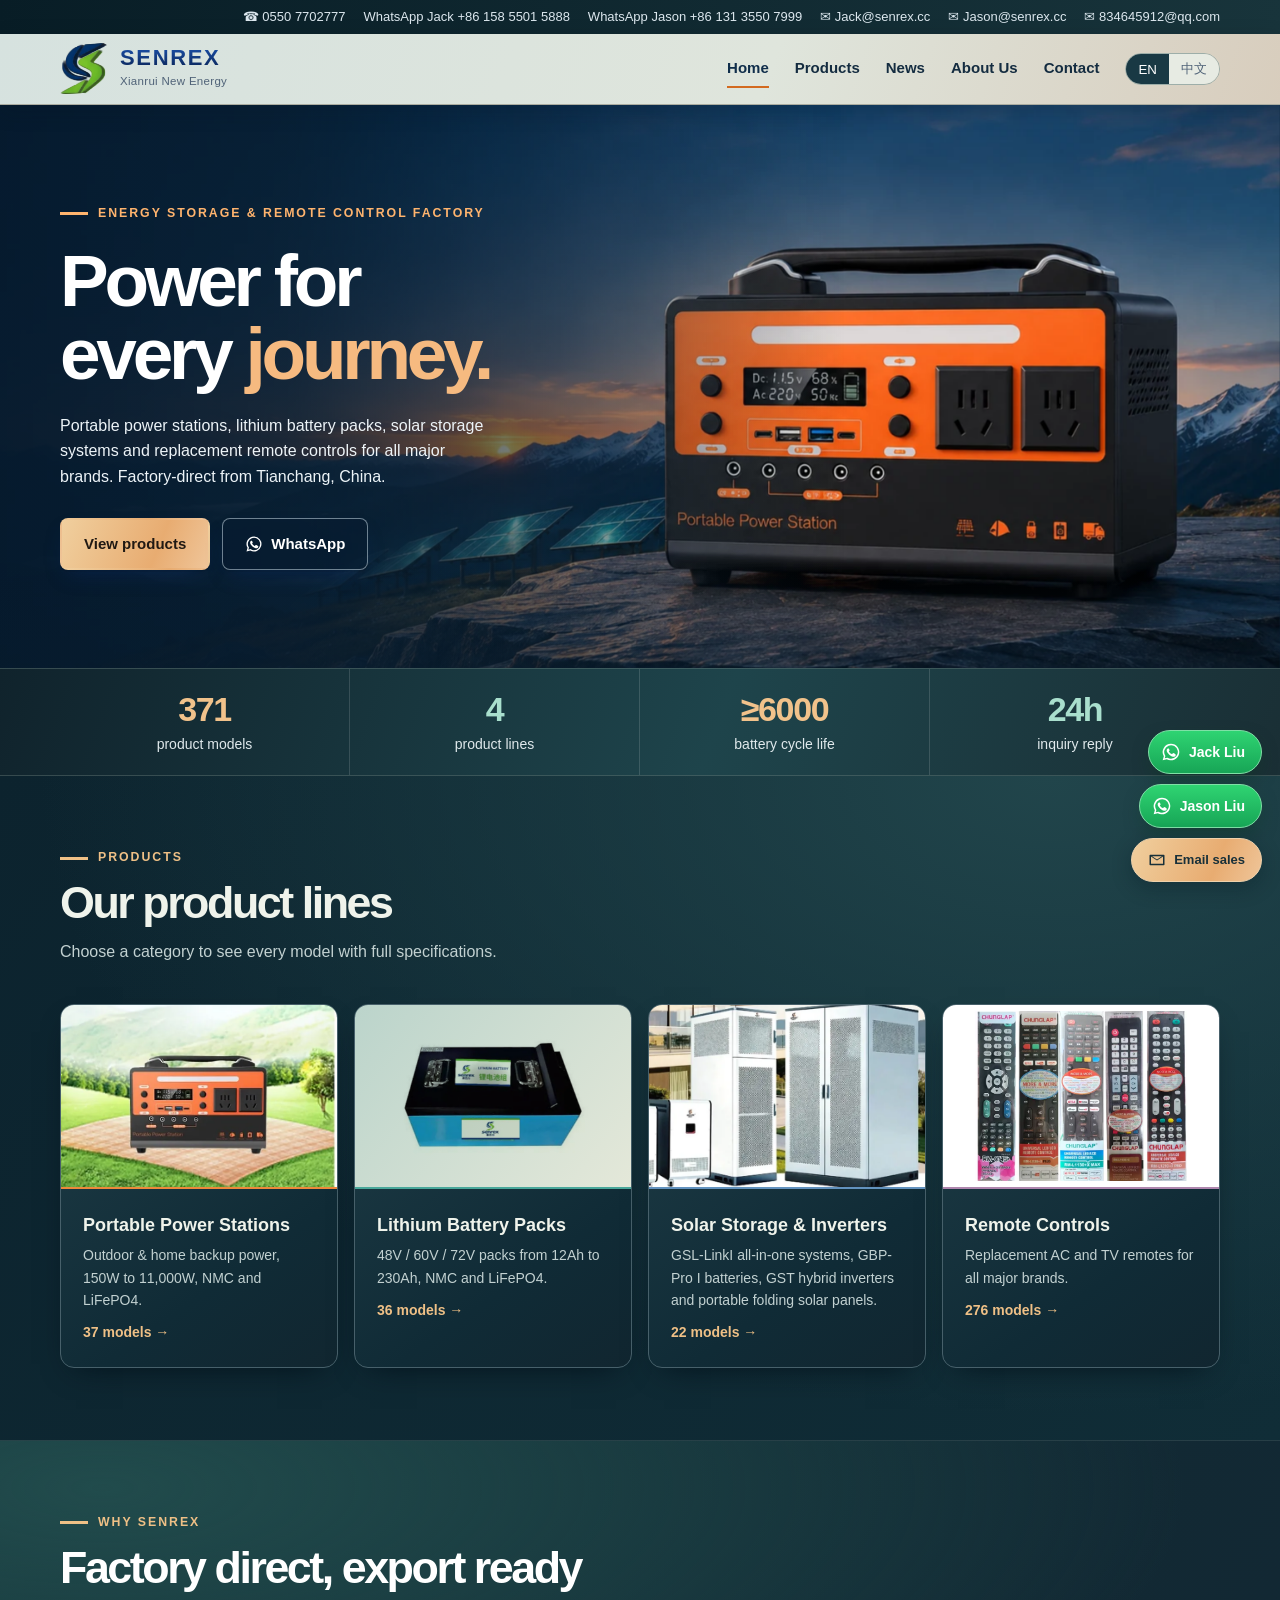
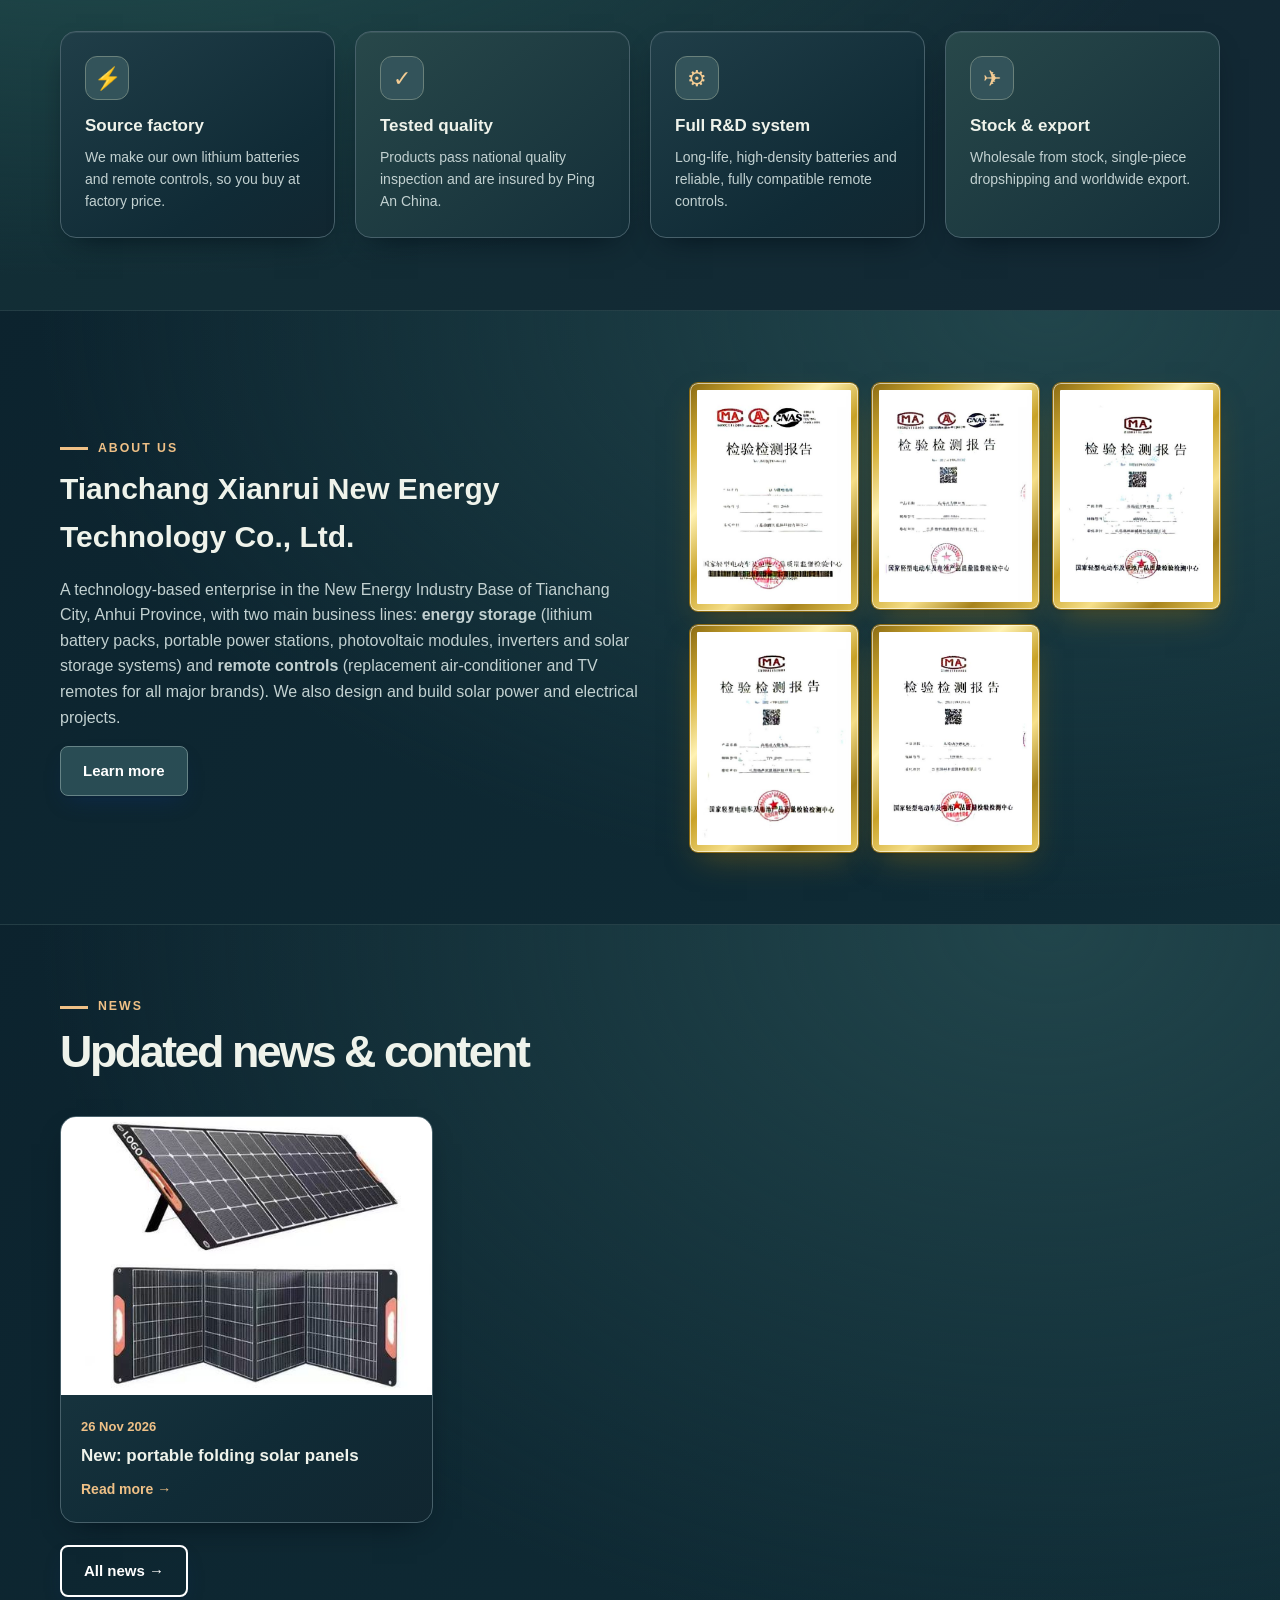
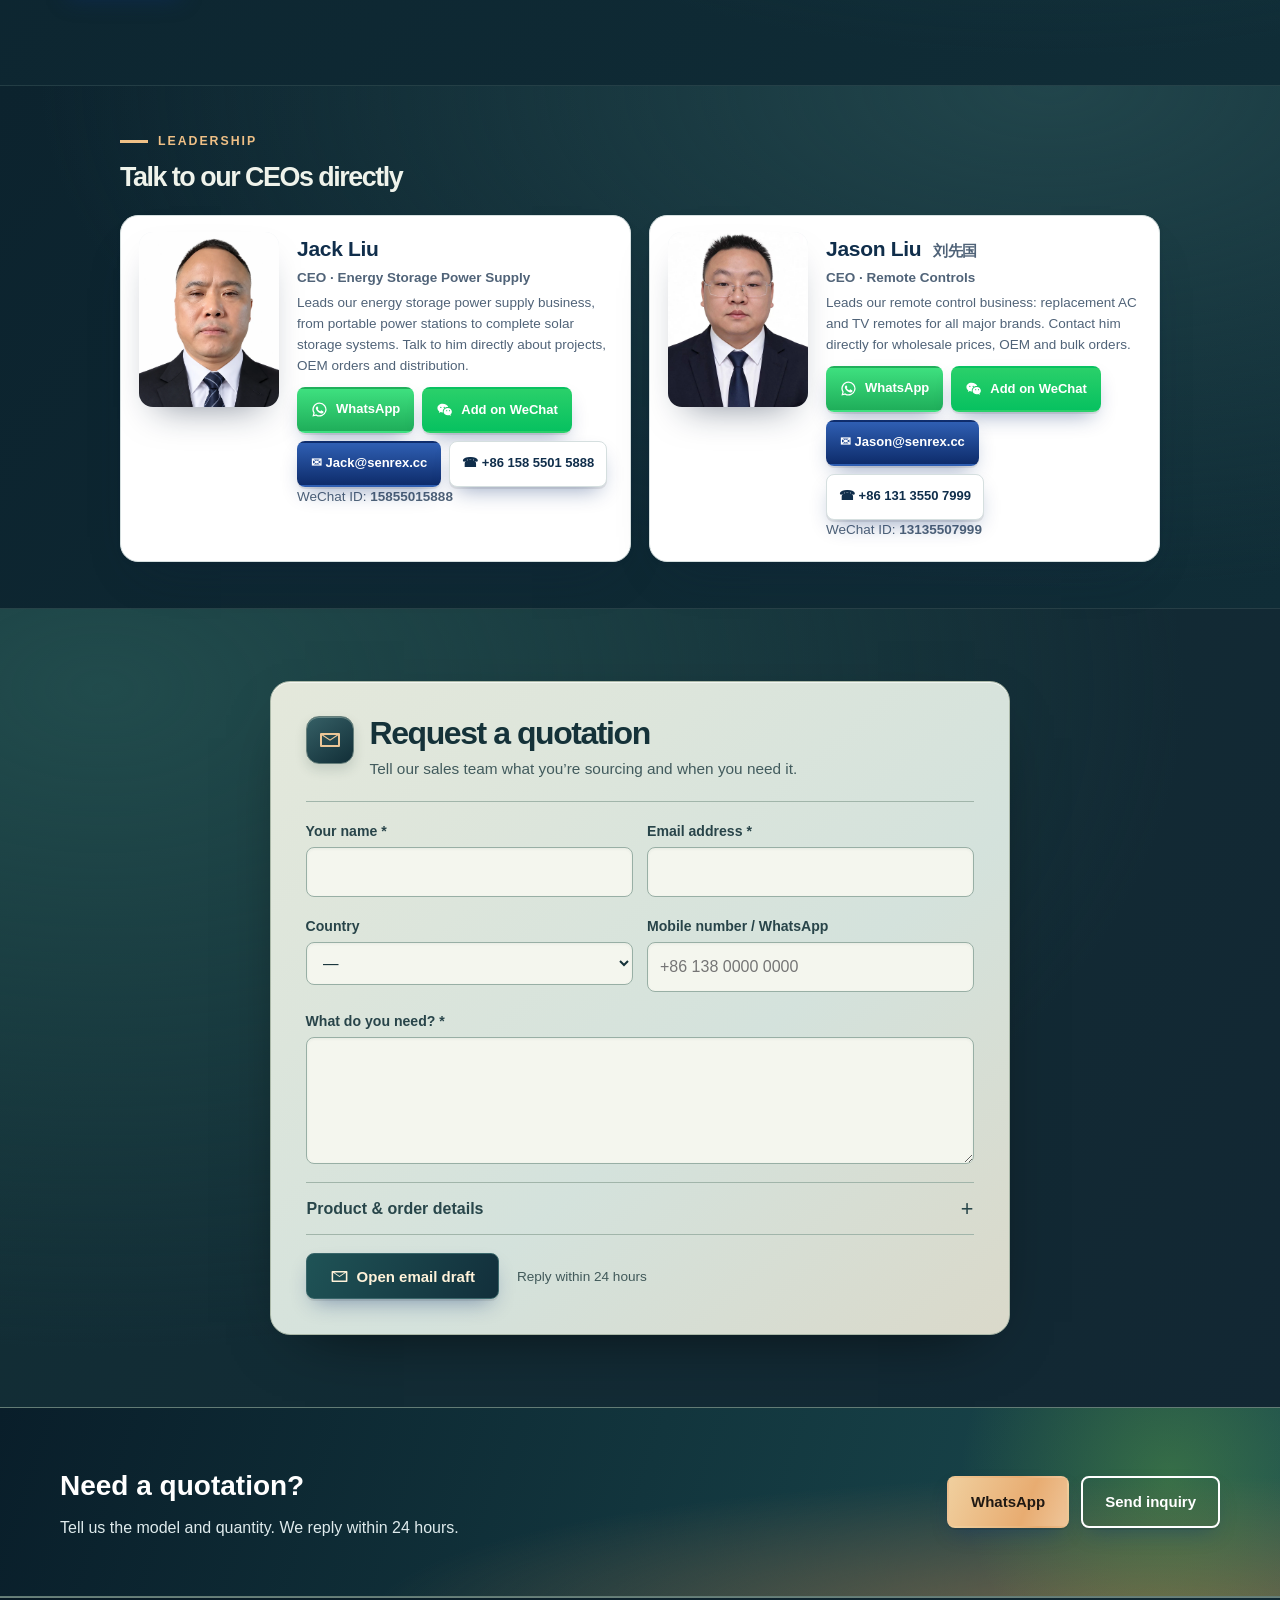
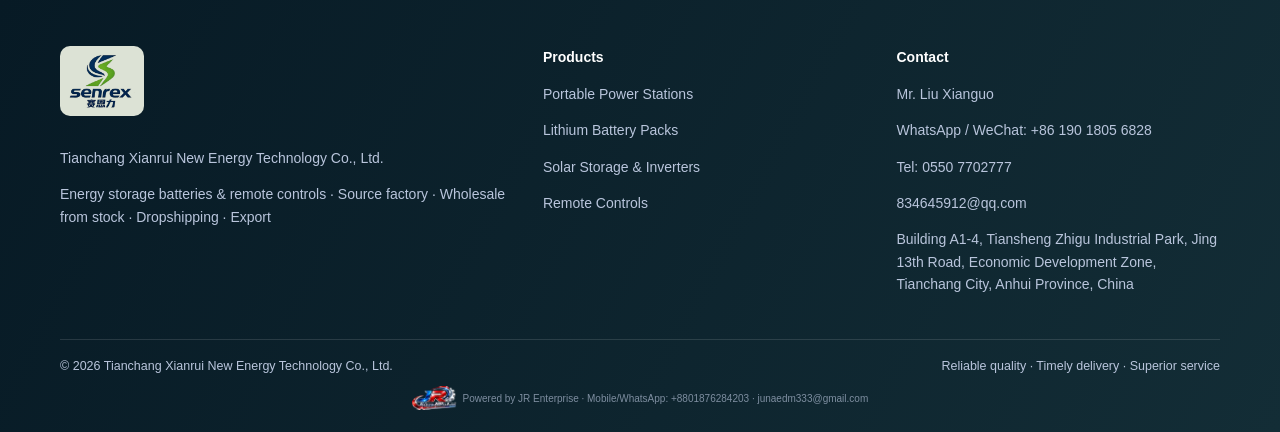
==== commit f10fe027: "Replace third-party brand labels on all battery photos with Senrex labels Co-Authored-By: Claude Opu" ====
--- a/index.html
+++ b/index.html
@@ -6,8 +6,8 @@
 <title>Lithium Battery Factory | Senrex 赛恩力</title>
 <meta name="description" content="Senrex lithium battery factory: portable power stations, 48V/60V/72V lithium battery packs, solar storage systems, inverters and remote controls. Wholesale and export.">
 <link rel="icon" href="assets/img/logo_mark.png">
-<link rel="stylesheet" href="assets/css/style.css?v=f46a3988">
-<link rel="stylesheet" href="assets/css/alpine.css?v=f46a3988">
+<link rel="stylesheet" href="assets/css/style.css?v=d12c5c83">
+<link rel="stylesheet" href="assets/css/alpine.css?v=d12c5c83">
 <script>try{var l=localStorage.getItem('senrex-lang');if(!l){l=(navigator.language||'').toLowerCase().indexOf('zh')===0?'zh-CN':'en'}document.documentElement.lang=l}catch(e){}</script>
 </head>
 <body data-page="home">
@@ -178,6 +178,6 @@
   <p class="note msg" role="status" aria-live="polite"></p>
 </form></div></div></div>
 <script>window.SENREX={email:"834645912@qq.com",wa:"8619018056828"};</script>
-<script src="assets/js/data.js?v=f46a3988"></script>
-<script src="assets/js/main.js?v=f46a3988"></script>
+<script src="assets/js/data.js?v=d12c5c83"></script>
+<script src="assets/js/main.js?v=d12c5c83"></script>
 </body></html>
--- a/assets/css/alpine.css
+++ b/assets/css/alpine.css
@@ -200,7 +200,8 @@
 .cat .n,.card .go,.card .code { color: var(--brass); }
 .cat .pic { border-bottom-width: 2px; }
 .cat-battery .pic { background: linear-gradient(130deg,#bbd4cb,#e4e8d9); }
-.cat-remote .pic { background: linear-gradient(130deg,#d1c4d0,#e6ded8); }
+.cat-remote .pic { background: #fff; }
+.cat-remote .pic img { mix-blend-mode: normal; padding: 6px; }
 .why div:nth-child(even) { background: linear-gradient(140deg,#28484a,#142f39); }
 .why i, .why div:nth-child(2n) i { background: #33535a; color: #f4cc93; border: 1px solid #6a817b; box-shadow: none; }
 .ptitle,.ctaband {
